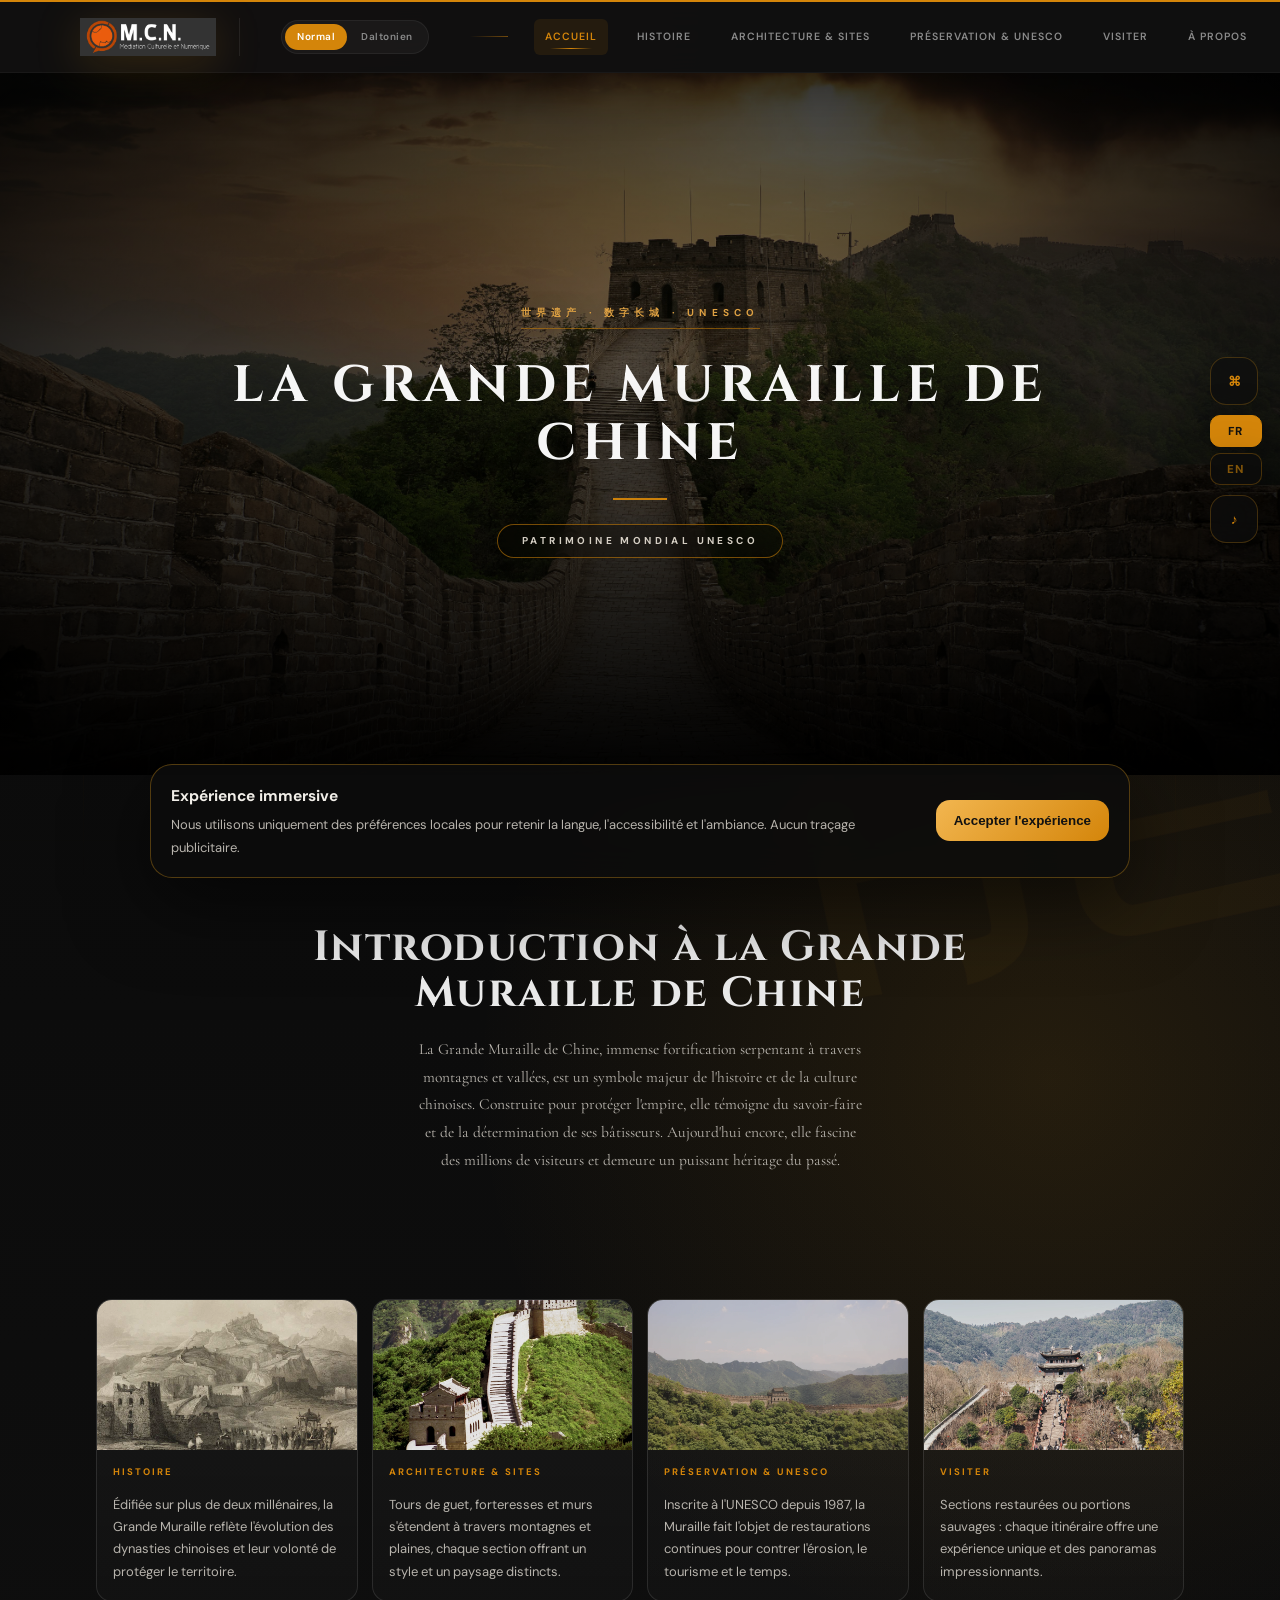
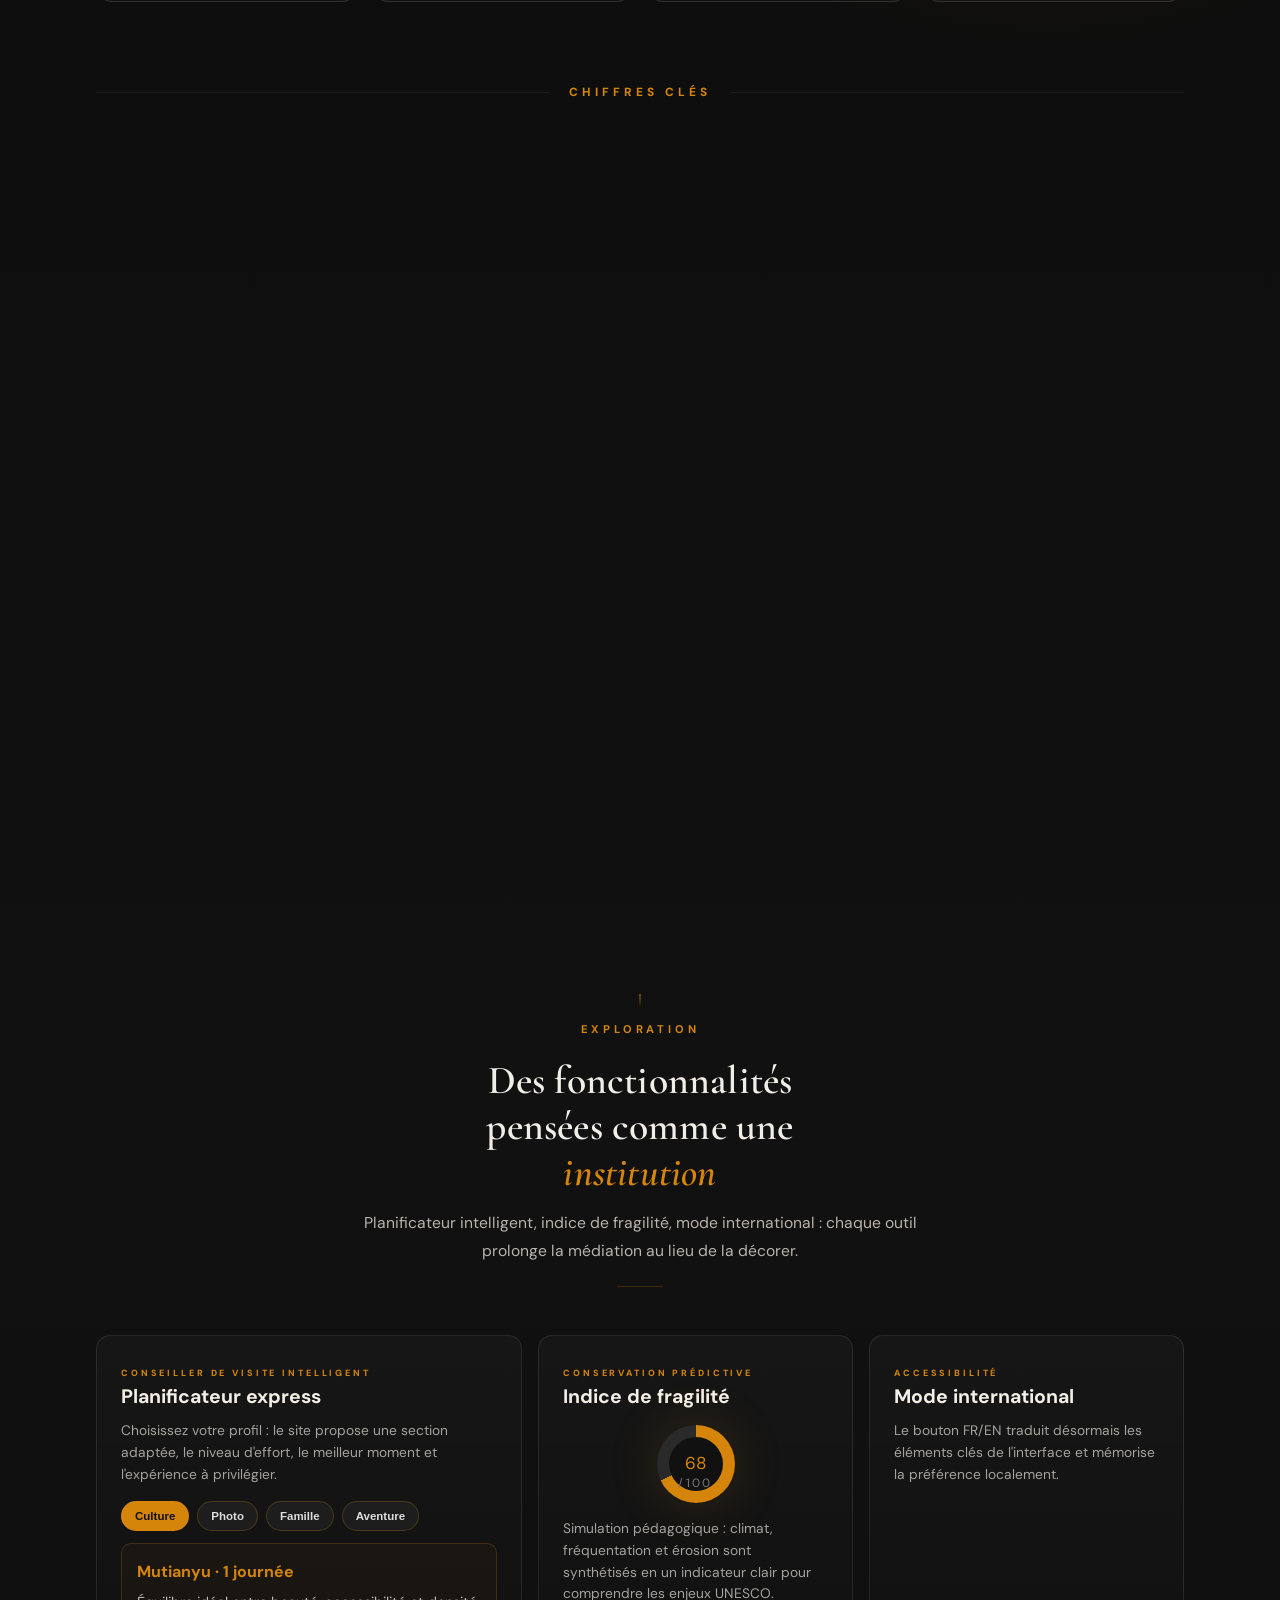
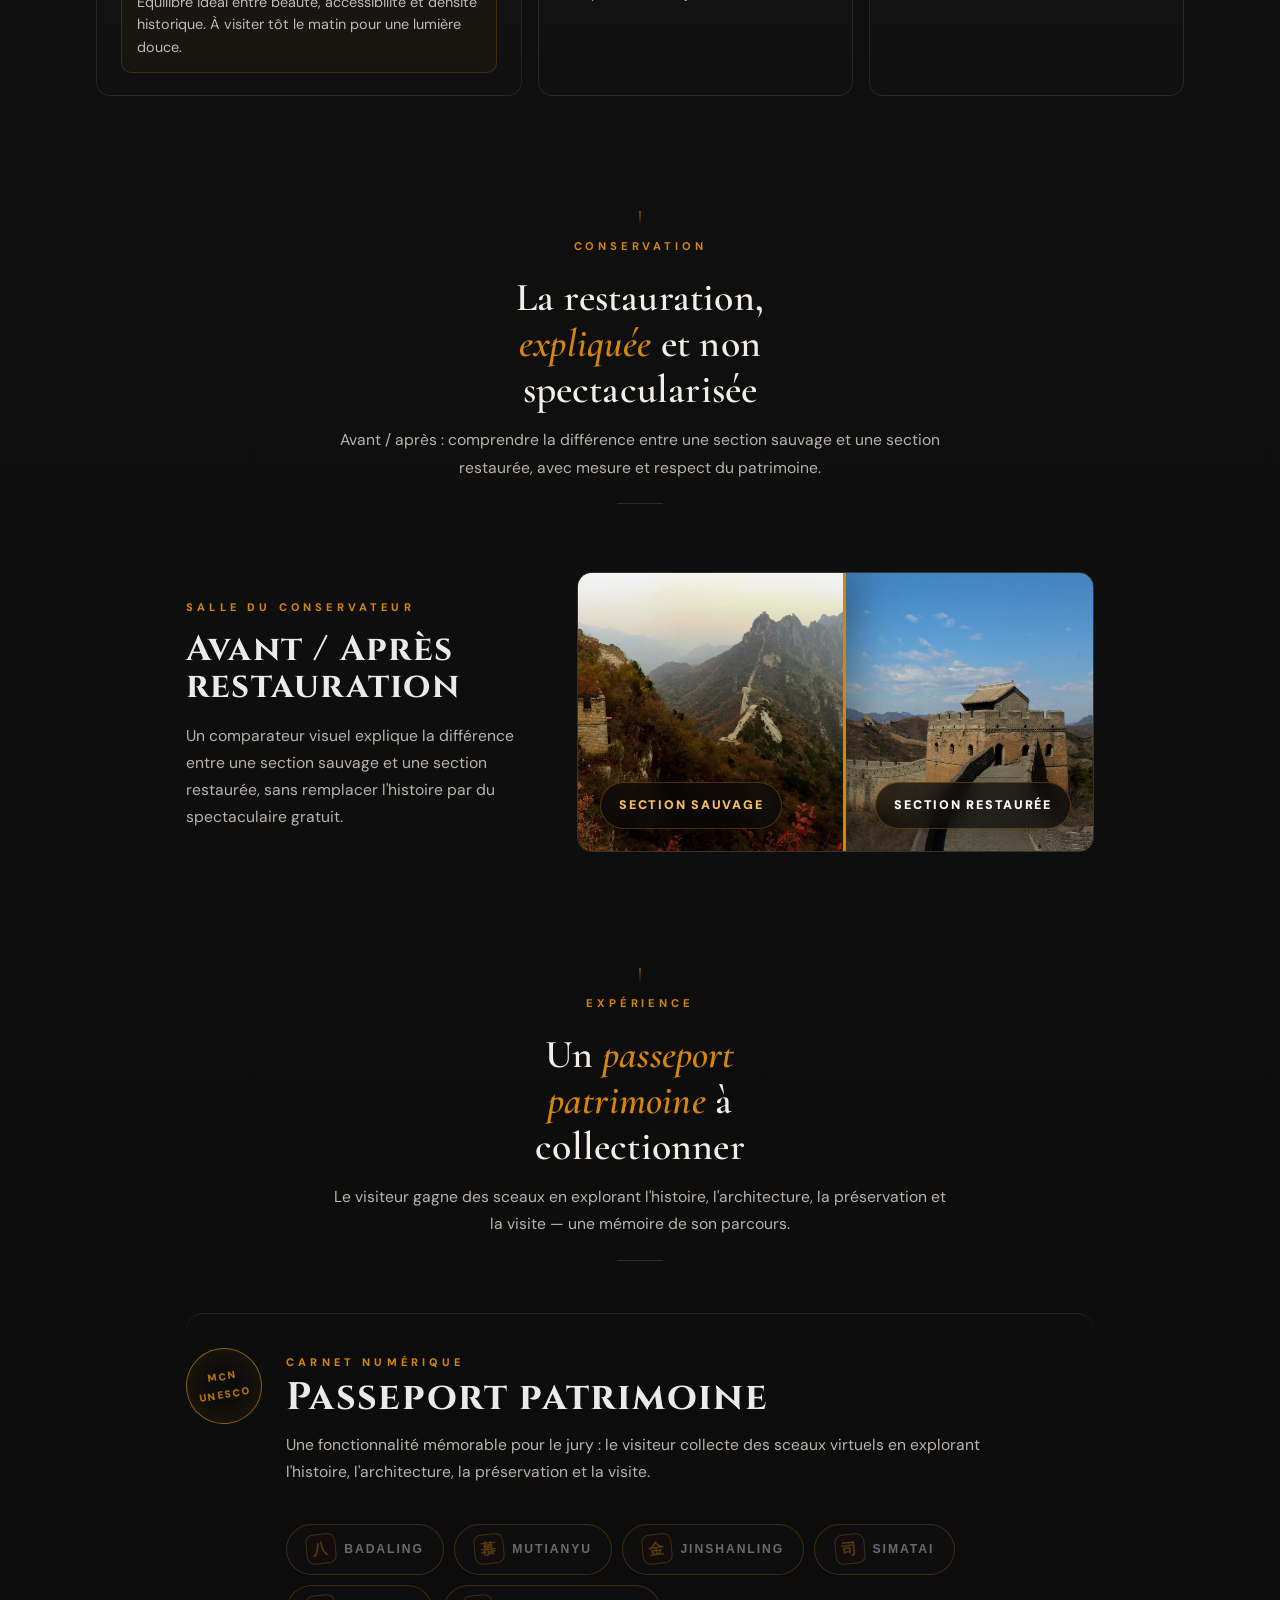
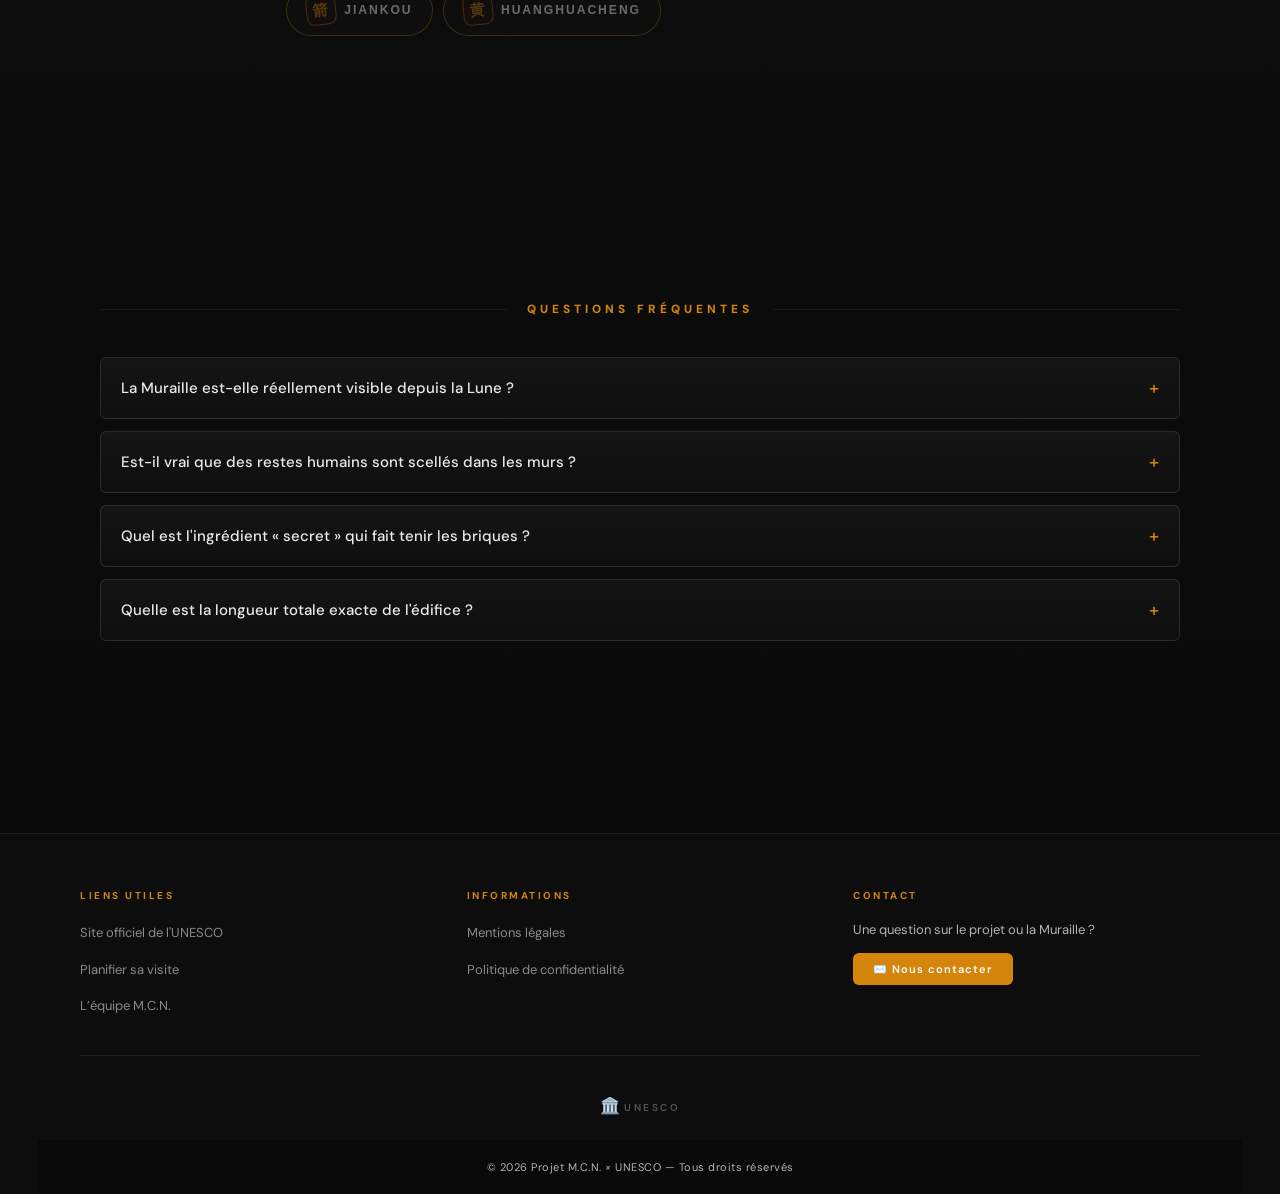
==== index.html @ 0f31e230 "Add files" ====
<!DOCTYPE html>
<html lang="fr">
<head>
    <meta charset="UTF-8">
    <!-- Boot immédiat : lang + daltonien + musique préchargée -->
    <script>
      (function(){
        // 1. Langue
        var l = localStorage.getItem('mcn-lang');
        if(l === 'en'){ document.documentElement.lang = 'en'; document.documentElement.classList.add('is-english'); }
        // 2. Daltonien
        if(localStorage.getItem('mcn-colorblind') === '1') document.documentElement.classList.add('mcn-colorblind');
        // 3. Musique — play immédiat, seek différé pour éviter le gap entre pages
        if(localStorage.getItem('mcn-music-on') === '1') {
          try {
            var savedTime = parseFloat(localStorage.getItem('mcn-music-time') || '0');
            var savedAt   = parseFloat(localStorage.getItem('mcn-music-savedAt') || String(Date.now()));
            var audio = new Audio('nastelbom_chinese-music.mp3');
            audio.loop    = true;
            audio.volume  = 0.55;
            audio.preload = 'auto';
            function doSeek(){
              var elapsed = (Date.now() - savedAt) / 1000;
              var target  = savedTime + elapsed;
              if(audio.duration && isFinite(audio.duration)) target = target % audio.duration;
              try { audio.currentTime = target; } catch(e){}
            }
            // Jouer IMMÉDIATEMENT (sans attendre canplay) pour éviter le gap
            var playPromise = audio.play();
            if(playPromise !== undefined){
              playPromise.then(function(){
                // Seek après que le play a démarré
                if(audio.readyState >= 2){ doSeek(); }
                else { audio.addEventListener('canplay', doSeek, { once:true }); }
              }).catch(function(){
                // Autoplay bloqué — réessayer au premier geste utilisateur
                var resume = function(){
                  audio.play().then(doSeek).catch(function(){});
                  document.removeEventListener('click',   resume);
                  document.removeEventListener('keydown', resume);
                };
                document.addEventListener('click',   resume, { once:true });
                document.addEventListener('keydown', resume, { once:true });
              });
            } else {
              // Fallback navigateurs anciens
              if(audio.readyState >= 2){ doSeek(); }
              else { audio.addEventListener('canplay', doSeek, { once:true }); }
            }
            window.__mcnBootAudio = audio;
          } catch(e) {}
        }
      })();
    </script>
    <meta name="viewport" content="width=device-width, initial-scale=1.0">
    <link rel="preload" as="audio" href="nastelbom_chinese-music.mp3" type="audio/mpeg">
    <meta name="description" content="Découvrez la Grande Muraille de Chine, patrimoine mondial de l'UNESCO. Histoire, architecture, préservation et conseils de visite.">
    <title>La Grande Muraille de Chine — UNESCO</title>
    <link rel="stylesheet" href="style.css">
    <link rel="stylesheet" href="premium_upgrade.css">
    <link rel="stylesheet" href="mcn_public_refinement.css">
    <link rel="stylesheet" href="mcn_premium_finish.css">
    <link rel="stylesheet" href="dynasty_modal_enhance.css">
    <link rel="preconnect" href="https://fonts.googleapis.com">
    <link rel="preconnect" href="https://fonts.gstatic.com" crossorigin>
    <link href="https://fonts.googleapis.com/css2?family=Cormorant+Garamond:ital,wght@0,400;0,600;0,700;1,400&family=Cinzel:wght@400;600;700;900&family=DM+Sans:wght@400;500;600;700&display=swap" rel="stylesheet">
</head>
<body data-premium="mcn">
    <a href="#contenu" class="skip-link">Aller au contenu</a>
    <!-- Barre de progression -->
    <div class="progress-bar" aria-hidden="true"></div>

    <!-- Toggles globaux -->
    <input type="checkbox" id="daltonien-mode" class="mode-checkbox">
    <input type="checkbox" id="hamburger-toggle" class="hamburger-toggle">
    <label for="hamburger-toggle" class="nav-overlay" aria-hidden="true"></label>

    <header class="header">
        <div class="nav-container">
            <div class="logo">
                <a href="index.html" class="logo-link" aria-label="Retour à l'accueil">
                    <img src="logo-mcn.png" alt="Logo M.C.N." class="logo-img">
                </a>
            </div>
            <div class="color-mode-toggle">
                <label for="daltonien-mode" class="mode-button mode-normal">Normal</label>
                <label for="daltonien-mode" class="mode-button mode-daltonien">Daltonien</label>
            </div>
            <label for="hamburger-toggle" class="hamburger-label" aria-label="Ouvrir le menu">
                <span></span><span></span><span></span>
            </label>
            <nav aria-label="Navigation principale">
                <ul class="nav-menu">
                    <li><a href="index.html" class="active" aria-current="page">Accueil</a></li>
                    <li><a href="histoire.html">Histoire</a></li>
                    <li><a href="architecture.html">Architecture & Sites</a></li>
                    <li><a href="preservation.html">Préservation & UNESCO</a></li>
                    <li><a href="visiter.html">Visiter</a></li>
                    <li><a href="apropos.html">À propos</a></li>
                </ul>
            </nav>
        </div>
    </header>

    <section class="hero" aria-label="Bannière principale">
        <video autoplay muted loop playsinline class="hero-video" preload="auto" poster="dramatic-tower.jpg">
            <source src="muraille.mp4" type="video/mp4">
        </video>
        <h1 class="hero-title">La Grande Muraille de Chine</h1>
        <p class="hero-subtitle">Patrimoine mondial UNESCO</p>
    </section>

    <main id="contenu" class="main-content">
        <section class="intro-section reveal">
            <h2>Introduction à la Grande Muraille de Chine</h2>
            <p>La Grande Muraille de Chine, immense fortification serpentant à travers montagnes et vallées, est un symbole majeur de l'histoire et de la culture chinoises. Construite pour protéger l'empire, elle témoigne du savoir-faire et de la détermination de ses bâtisseurs. Aujourd'hui encore, elle fascine des millions de visiteurs et demeure un puissant héritage du passé.</p>
        </section>

        <div class="four-columns">
            <div class="column-card reveal reveal-delay-1">
                <img src="histoire.png" alt="Illustration de la Grande Muraille" class="column-image-real">
                <div class="column-header">Histoire</div>
                <div class="column-content">
                    <p>Édifiée sur plus de deux millénaires, la Grande Muraille reflète l'évolution des dynasties chinoises et leur volonté de protéger le territoire.</p>
                </div>
            </div>
            <div class="column-card reveal reveal-delay-2">
                <img src="architecture.jpg" alt="Architecture et tour de guet de la Grande Muraille" class="column-image-real">
                <div class="column-header">Architecture & Sites</div>
                <div class="column-content">
                    <p>Tours de guet, forteresses et murs s'étendent à travers montagnes et plaines, chaque section offrant un style et un paysage distincts.</p>
                </div>
            </div>
            <div class="column-card reveal reveal-delay-3">
                <img src="preservation.jpg" alt="Préservation de la Grande Muraille dans la nature" class="column-image-real">
                <div class="column-header">Préservation & UNESCO</div>
                <div class="column-content">
                    <p>Inscrite à l'UNESCO depuis 1987, la Muraille fait l'objet de restaurations continues pour contrer l'érosion, le tourisme et le temps.</p>
                </div>
            </div>
            <div class="column-card reveal reveal-delay-4">
                <img src="touristes.jpg" alt="Touristes visitant la Grande Muraille" class="column-image-real">
                <div class="column-header">Visiter</div>
                <div class="column-content">
                    <p>Sections restaurées ou portions sauvages : chaque itinéraire offre une expérience unique et des panoramas impressionnants.</p>
                </div>
            </div>
        </div>

        <div class="key-numbers reveal">Chiffres clés</div>
        <div class="numbers-grid">
            <div class="number-card reveal reveal-delay-1">
                <div class="number-value">21 196 km</div>
                <div class="number-label">Longueur totale</div>
            </div>
            <div class="number-card reveal reveal-delay-2">
                <div class="number-value">2 700 ans</div>
                <div class="number-label">Histoire</div>
            </div>
            <div class="number-card reveal reveal-delay-3">
                <div class="number-value">1987</div>
                <div class="number-label">Inscription UNESCO</div>
            </div>
            <div class="number-card reveal reveal-delay-4">
                <div class="number-value">10M+</div>
                <div class="number-label">Visiteurs/an</div>
            </div>
        </div>



        <section class="heritage-command reveal" aria-labelledby="command-title">
            <div class="command-copy">
                <span class="eyebrow">Centre de médiation numérique</span>
                <h2 id="command-title">Une expérience UNESCO pensée comme un musée digital premium</h2>
                <p>Le site devient un véritable poste de pilotage culturel : parcours de visite, conservation, accessibilité, cartographie et récits historiques sont réunis dans une interface immersive inspirée de l'encre, du jade et de l'or impérial.</p>
                <div class="command-actions">
                    <a href="architecture.html" class="premium-cta">Lancer l'exploration 3D</a>
                    <a href="visiter.html" class="ghost-cta">Composer un itinéraire</a>
                </div>
            </div>
            <div class="command-dashboard" aria-label="Tableau de bord interactif">
                <div class="dash-card active"><span>Signal UNESCO</span><strong>1987</strong><small>Patrimoine mondial</small></div>
                <div class="dash-card"><span>Risque érosion</span><strong>42%</strong><small>Sections à surveiller</small></div>
                <div class="dash-card"><span>Scan LiDAR</span><strong>3D</strong><small>Jumeau numérique</small></div>
                <div class="dash-card"><span>Accessibilité</span><strong>AA</strong><small>Contraste renforcé</small></div>
            </div>
        </section>

        <section class="impact-strip reveal" aria-label="Engagements du projet">
            <div><strong>International</strong><span>Mode français / anglais intégré</span></div>
            <div><strong>Inclusif</strong><span>Mode daltonien + contraste premium</span></div>
            <div><strong>Immersif</strong><span>3D, Street View, Story Map, audio</span></div>
            <div><strong>Crédible</strong><span>Ton institutionnel et muséal</span></div>
        </section>

        <section class="oracle-grid reveal" aria-label="Modules interactifs de médiation">
            <article class="oracle-card is-wide">
                <span class="eyebrow">Conseiller de visite intelligent</span>
                <h3>Planificateur express</h3>
                <p>Choisissez votre profil : le site propose une section adaptée, le niveau d'effort, le meilleur moment et l'expérience à privilégier.</p>
                <div class="planner-controls" role="group" aria-label="Choisir un profil de visite">
                    <button class="planner-chip is-active" data-plan="culture">Culture</button>
                    <button class="planner-chip" data-plan="photo">Photo</button>
                    <button class="planner-chip" data-plan="famille">Famille</button>
                    <button class="planner-chip" data-plan="aventure">Aventure</button>
                </div>
                <div class="planner-output" aria-live="polite">
                    <strong>Mutianyu · 1 journée</strong>
                    <span>Équilibre idéal entre beauté, accessibilité et densité historique. À visiter tôt le matin pour une lumière douce.</span>
                </div>
            </article>
            <article class="oracle-card risk-card">
                <span class="eyebrow">Conservation prédictive</span>
                <h3>Indice de fragilité</h3>
                <div class="risk-meter" data-risk="68"><span></span></div>
                <p>Simulation pédagogique : climat, fréquentation et érosion sont synthétisés en un indicateur clair pour comprendre les enjeux UNESCO.</p>
            </article>
            <article class="oracle-card">
                <span class="eyebrow">Accessibilité</span>
                <h3>Mode international</h3>
                <p>Le bouton FR/EN traduit désormais les éléments clés de l'interface et mémorise la préférence localement.</p>
            </article>
        </section>

        <section class="curator-room reveal" aria-labelledby="curator-title">
            <div>
                <span class="eyebrow">Salle du conservateur</span>
                <h2 id="curator-title">Avant / Après restauration</h2>
                <p>Un comparateur visuel explique la différence entre une section sauvage et une section restaurée, sans remplacer l'histoire par du spectaculaire gratuit.</p>
            </div>
            <div class="compare-slider" aria-label="Comparateur avant après restauration">
                <div class="compare-base"><span>Section restaurée</span></div>
                <div class="compare-overlay"><span>Section sauvage</span></div>
                <input type="range" min="12" max="88" value="52" class="compare-range" aria-label="Déplacer le comparateur">
            </div>
        </section>

        <section class="passport-panel reveal" aria-labelledby="passport-title">
            <div class="passport-card">
                <div class="passport-stamp">MCN<br>UNESCO</div>
                <div>
                    <span class="eyebrow">Carnet numérique</span>
                    <h2 id="passport-title">Passeport patrimoine</h2>
                    <p><span class="lang-fr">Une fonctionnalité mémorable pour le jury : le visiteur collecte des sceaux virtuels en explorant l'histoire, l'architecture, la préservation et la visite.</span><span class="lang-en">A memorable jury-facing feature: visitors collect virtual seals while exploring history, architecture, preservation and travel.</span></p>
                </div>
            </div>
            <div class="stamp-row">
                <button type="button" class="mcn-stamp-v9" data-stamp="badaling" aria-label="Badaling"><span class="seal-char" aria-hidden="true">八</span><span>Badaling</span></button>
                <button type="button" class="mcn-stamp-v9" data-stamp="mutianyu" aria-label="Mutianyu"><span class="seal-char" aria-hidden="true">慕</span><span>Mutianyu</span></button>
                <button type="button" class="mcn-stamp-v9" data-stamp="jinshanling" aria-label="Jinshanling"><span class="seal-char" aria-hidden="true">金</span><span>Jinshanling</span></button>
                <button type="button" class="mcn-stamp-v9" data-stamp="simatai" aria-label="Simatai"><span class="seal-char" aria-hidden="true">司</span><span>Simatai</span></button>
                <button type="button" class="mcn-stamp-v9" data-stamp="jiankou" aria-label="Jiankou"><span class="seal-char" aria-hidden="true">箭</span><span>Jiankou</span></button>
                <button type="button" class="mcn-stamp-v9" data-stamp="huanghuacheng" aria-label="Huanghuacheng"><span class="seal-char" aria-hidden="true">黄</span><span>Huanghuacheng</span></button>
            </div>
        </section>

        <section class="faq-section reveal">
            <div class="section-title">
              <span class="lang-fr">Questions Fréquentes</span>
              <span class="lang-en">Frequently Asked Questions</span>
            </div>
            <div class="faq-container">
                <div class="faq-item">
                    <button class="faq-question">
                        <span class="lang-fr">La Muraille est-elle réellement visible depuis la Lune&nbsp;?</span>
                        <span class="lang-en">Is the Wall really visible from the Moon?</span>
                        <span class="faq-icon">+</span>
                    </button>
                    <div class="faq-answer">
                        <p class="lang-fr">Contrairement à une idée reçue très tenace, <strong>non</strong>. Depuis la Lune, la Muraille est totalement invisible. Même en orbite basse, elle est très difficile à distinguer car sa couleur se fond dans le paysage naturel. C'est un mythe né bien avant la conquête spatiale.</p>
                        <p class="lang-en">Contrary to a very persistent myth, <strong>no</strong>. From the Moon, the Wall is completely invisible. Even from low orbit, it is very difficult to distinguish because its color blends into the natural landscape. It is a myth born long before the space age.</p>
                    </div>
                </div>
                <div class="faq-item">
                    <button class="faq-question">
                        <span class="lang-fr">Est-il vrai que des restes humains sont scellés dans les murs&nbsp;?</span>
                        <span class="lang-en">Is it true that human remains are sealed inside the walls?</span>
                        <span class="faq-icon">+</span>
                    </button>
                    <div class="faq-answer">
                        <p class="lang-fr">On surnomme souvent la Muraille «&nbsp;le plus long cimetière du monde&nbsp;». Environ <strong>un million de personnes</strong> seraient mortes durant sa construction. Bien que la légende dise que les corps étaient utilisés comme mortier, les archéologues n'ont jamais trouvé d'ossements <em>dans</em> les murs, mais plutôt dans des fosses communes à proximité.</p>
                        <p class="lang-en">The Wall is often nicknamed "the longest cemetery in the world." About <strong>one million people</strong> are said to have died during its construction. Although legend claims bodies were used as mortar, archaeologists have never found bones <em>inside</em> the walls, but rather in nearby mass graves.</p>
                    </div>
                </div>
                <div class="faq-item">
                    <button class="faq-question">
                        <span class="lang-fr">Quel est l'ingrédient «&nbsp;secret&nbsp;» qui fait tenir les briques&nbsp;?</span>
                        <span class="lang-en">What is the "secret" ingredient that holds the bricks together?</span>
                        <span class="faq-icon">+</span>
                    </button>
                    <div class="faq-answer">
                        <p class="lang-fr">Le secret de sa longévité réside dans la cuisine&nbsp;: le <strong>riz gluant</strong>. Sous la dynastie Ming, les ouvriers mélangeaient une soupe de riz gluant à de la chaux vive. Ce mortier organique est si résistant que les herbes ne peuvent pas y pousser et qu'il résiste mieux aux séismes que le ciment moderne.</p>
                        <p class="lang-en">The secret of its longevity lies in the kitchen: <strong>sticky rice</strong>. Under the Ming dynasty, workers mixed sticky-rice soup with quicklime. This organic mortar is so resistant that weeds cannot grow in it and it withstands earthquakes better than modern cement.</p>
                    </div>
                </div>
                <div class="faq-item">
                    <button class="faq-question">
                        <span class="lang-fr">Quelle est la longueur totale exacte de l'édifice&nbsp;?</span>
                        <span class="lang-en">What is the exact total length of the structure?</span>
                        <span class="faq-icon">+</span>
                    </button>
                    <div class="faq-answer">
                        <p class="lang-fr">Ce n'est pas une ligne droite, mais un réseau complexe. Les dernières mesures officielles de l'UNESCO et de l'État chinois annoncent une longueur totale de <strong>21&nbsp;196&nbsp;kilomètres</strong>, incluant les murs, les tranchées et les barrières naturelles (montagnes, rivières).</p>
                        <p class="lang-en">It is not a straight line, but a complex network. The latest official measurements from UNESCO and the Chinese state report a total length of <strong>21,196&nbsp;kilometers</strong>, including walls, trenches and natural barriers (mountains, rivers).</p>
                    </div>
                </div>
            </div>
        </section>
    </main>

    <footer class="footer">
        <div class="footer-content">
            <div class="footer-column">
                <h3>Liens utiles</h3>
                <ul>
                    <li><a href="https://whc.unesco.org/fr/list/438/" target="_blank" rel="noopener">Site officiel de l'UNESCO</a></li>
                    <li><a href="visiter.html">Planifier sa visite</a></li>
                    <li><a href="apropos.html">L’équipe M.C.N.</a></li>
                </ul>
            </div>
            <div class="footer-column">
                <h3>Informations</h3>
                <ul>
                    <li><a href="mentions-legales.html">Mentions légales</a></li>
                    <li><a href="politique-confidentialite.html">Politique de confidentialité</a></li>
                </ul>
            </div>
            <div class="footer-column">
                <h3>Contact</h3>
                <p style="margin-bottom: 12px; font-size: 13px; color: #b0b0b0;">Une question sur le projet ou la Muraille ?</p>
                <a href="mailto:contact@muraille-mcn.fr" class="no-arrow" style="text-decoration: none;">
                    <button class="contact-btn">✉️ Nous contacter</button>
                </a>
            </div>
        </div>
        <div class="footer-unesco-container">
            <a href="https://whc.unesco.org/fr/list/438/" target="_blank" rel="noopener" class="unesco-link no-arrow">
                <div class="unesco-logo-footer">
                    <span class="unesco-icon">🏛️</span>
                    <span class="unesco-text">UNESCO</span>
                </div>
            </a>
        </div>
        <div class="footer-bottom">
            <p>© 2026 Projet M.C.N. × UNESCO — Tous droits réservés</p>
        </div>
    </footer>

    <a href="#" class="back-to-top" aria-label="Retour en haut">↑</a>

    <div class="premium-dock" aria-label="Outils rapides">
        <button class="dock-btn" type="button" data-command="search" aria-label="Recherche intelligente">⌘</button>
        <div class="lang-dock-group">
        <button class="dock-btn lang-btn" type="button" data-lang="fr" aria-label="Passer en français">FR</button>
        <button class="dock-btn lang-btn" type="button" data-lang="en" aria-label="Switch to English">EN</button>
      </div>
        <button class="dock-btn" type="button" data-command="sound" aria-label="Ambiance sonore">♪</button>
    </div>
    <div class="command-panel" role="dialog" aria-modal="false" aria-label="Recherche rapide">
        <div class="command-card">
            <button class="command-close" type="button" aria-label="Fermer">×</button>
            <span class="eyebrow">M.C.N. / Recherche curatoriale</span>
            <h2>Explorer la Muraille en un instant</h2>
            <input id="smart-search" type="search" placeholder="Essayez : Badaling, riz gluant, UNESCO, Ming..." autocomplete="off">
            <div class="command-results" aria-live="polite"></div>
        </div>
    </div>
    <div class="cookie-consent" role="dialog" aria-live="polite" aria-label="Préférences de confidentialité">
        <div><strong>Expérience immersive</strong><p>Nous utilisons uniquement des préférences locales pour retenir la langue, l'accessibilité et l'ambiance. Aucun traçage publicitaire.</p></div>
        <button type="button" class="cookie-accept">Accepter l'expérience</button>
    </div>
    <script src="main.js"></script>
    <script src="premium_upgrade.js"></script>
    <script src="mcn_public_final.js"></script>
    <script src="mcn_premium_finish.js"></script>
    <script src="dynasty_deep.js"></script>
    <script src="lang_fix.js"></script>
    <script src="mcn_v4_final_patch.js"></script>
    <script src="mcn_v5_final_patch.js"></script>
    <script src="mcn_v10.js"></script>
    <script src="mcn_v11_final_patch.js"></script>
</body>
</html>
---- style.css ----
/* ══════════════════════════════════════════════════════════════
   LA GRANDE MURAILLE DE CHINE × UNESCO — REFONTE PRESTIGE v3
   Mobile First · Institutionnel · Accessible · Immersif
   ══════════════════════════════════════════════════════════════ */

@import url('https://fonts.googleapis.com/css2?family=Cormorant+Garamond:ital,wght@0,400;0,600;0,700;1,400&family=Cinzel:wght@400;600;700;900&family=DM+Sans:wght@400;500;600;700&display=swap');

/* ─── RESET ─── */
*, *::before, *::after { margin: 0; padding: 0; box-sizing: border-box; }

/* ─── DESIGN TOKENS ─── */
:root {
    --primary: #d4850a;
    --primary-hover: #e89620;
    --primary-subtle: rgba(212, 133, 10, 0.10);
    --primary-glow: rgba(212, 133, 10, 0.25);
    --dark: #111111;
    --dark-card: #1a1a1a;
    --dark-surface: #151515;
    --dark-elevated: #222222;
    --border-subtle: rgba(255, 255, 255, 0.06);
    --border-active: rgba(212, 133, 10, 0.30);
    --text-primary: #eaeaea;
    --text-secondary: #8a8a8a;
    --text-muted: #555555;
    --glass-bg: rgba(17, 17, 17, 0.92);
    --glass-border: rgba(255, 255, 255, 0.04);
    --shadow-sm: 0 1px 3px rgba(0,0,0,0.2);
    --shadow-md: 0 4px 16px rgba(0,0,0,0.35);
    --shadow-lg: 0 8px 32px rgba(0,0,0,0.5);
    --shadow-glow: 0 4px 24px rgba(0,0,0,0.4);
    --radius-sm: 6px;
    --radius-md: 10px;
    --radius-lg: 16px;
    --ease: cubic-bezier(0.4, 0, 0.2, 1);
    --transition: 0.3s var(--ease);
    --max-w: 1200px;
    --font-display: 'Cinzel', 'Georgia', serif;
    --font-editorial: 'Cormorant Garamond', 'Georgia', serif;
    --font-ui: 'DM Sans', 'Helvetica Neue', sans-serif;
}

/* ─── DALTONIEN MODE ─── */
.mode-checkbox { display: none; }
#daltonien-mode:checked ~ * {
    --primary: #0077d4;
    --primary-hover: #1a8de4;
    --primary-subtle: rgba(0, 119, 212, 0.10);
    --primary-glow: rgba(0, 119, 212, 0.25);
    --border-active: rgba(0, 119, 212, 0.30);
}

/* ─── BASE ─── */
html { scroll-behavior: smooth; -webkit-text-size-adjust: 100%; }
body {
    font-family: var(--font-ui);
    font-size: 15px;
    line-height: 1.7;
    color: var(--text-primary);
    background: var(--dark);
    overflow-x: hidden;
    -webkit-font-smoothing: antialiased;
    -moz-osx-font-smoothing: grayscale;
}
h1,h2,h3,h4,h5,h6 { font-family: var(--font-display); font-weight: 700; color: var(--text-primary); line-height: 1.25; }
img { display: block; max-width: 100%; height: auto; }
a { color: inherit; }

/* ─── ACCESSIBILITY ─── */
a:focus-visible, button:focus-visible, input:focus-visible { outline: 2px solid var(--primary); outline-offset: 3px; }
::selection { background: var(--primary); color: white; }

/* ─── SCROLL PROGRESS BAR ─── */
.progress-bar {
    position: fixed; top: 0; left: 0; height: 3px;
    background: linear-gradient(90deg, var(--primary), var(--primary-hover));
    z-index: 10000; width: 0%; transition: width 0.08s linear; pointer-events: none;
}

/* ─── SCROLL REVEAL ─── */
.reveal { opacity: 0; transform: translateY(28px); transition: opacity 0.7s var(--ease), transform 0.7s var(--ease); }
.reveal.is-visible { opacity: 1; transform: translateY(0); }
.reveal-delay-1 { transition-delay: 0.08s; }
.reveal-delay-2 { transition-delay: 0.16s; }
.reveal-delay-3 { transition-delay: 0.24s; }
.reveal-delay-4 { transition-delay: 0.32s; }
.reveal-delay-5 { transition-delay: 0.40s; }
.reveal-delay-6 { transition-delay: 0.48s; }

/* ══════════════════════════════════════════
   HEADER & NAVIGATION
   ══════════════════════════════════════════ */
.header {
    background: var(--glass-bg);
    backdrop-filter: blur(24px) saturate(160%);
    -webkit-backdrop-filter: blur(24px) saturate(160%);
    padding: 0 clamp(16px, 3vw, 40px);
    position: sticky; top: 0; z-index: 1000;
    border-bottom: 1px solid var(--glass-border);
}
.nav-container {
    max-width: var(--max-w); margin: 0 auto;
    display: flex; justify-content: space-between; align-items: center;
    gap: 12px; min-height: 64px;
}
.logo { display: flex; align-items: center; flex-shrink: 0; }
.logo-link { text-decoration: none; display: flex; align-items: center; transition: opacity var(--transition); }
.logo-img { height: 38px; width: auto; max-width: 160px; object-fit: contain; }
.logo-link:hover { opacity: 0.85; }

.color-mode-toggle {
    display: flex; gap: 2px; align-items: center; flex-shrink: 0;
    background: rgba(255,255,255,0.04); border: 1px solid var(--border-subtle);
    border-radius: 100px; padding: 3px;
}
.mode-button {
    font-family: var(--font-ui); padding: 4px 12px; border-radius: 100px;
    font-size: 10px; font-weight: 600; cursor: pointer;
    transition: all var(--transition); user-select: none; letter-spacing: 0.5px;
}
.mode-normal { background: var(--primary); color: white; }
.mode-daltonien { background: transparent; color: var(--text-secondary); }
#daltonien-mode:checked ~ .header .mode-normal,
#daltonien-mode:checked ~ * .header .mode-normal { background: transparent; color: var(--text-secondary); }
#daltonien-mode:checked ~ .header .mode-daltonien,
#daltonien-mode:checked ~ * .header .mode-daltonien { background: var(--primary); color: white; }

.nav-menu { display: flex; gap: 2px; list-style: none; align-items: center; }
.nav-menu a {
    font-family: var(--font-ui); text-decoration: none; color: var(--text-secondary);
    padding: 8px 14px; font-size: 11px; font-weight: 600;
    border-radius: var(--radius-sm); transition: all var(--transition);
    display: block; white-space: nowrap; letter-spacing: 1px; text-transform: uppercase;
}
.nav-menu a:hover { color: var(--text-primary); background: rgba(255,255,255,0.05); }
.nav-menu a.active { color: var(--primary); background: var(--primary-subtle); }

/* ─── HAMBURGER (CSS-Only) ─── */
.hamburger-toggle { display: none; }
.hamburger-label { display: none; }
.nav-overlay { display: none; }

@media (max-width: 768px) {
    .hamburger-label {
        display: flex; flex-direction: column; justify-content: center;
        gap: 5px; width: 28px; height: 28px; cursor: pointer; z-index: 1001; order: 3;
    }
    .hamburger-label span {
        display: block; width: 100%; height: 2px; background: var(--text-primary);
        border-radius: 2px; transition: all 0.3s var(--ease); transform-origin: center;
    }
    .hamburger-toggle:checked ~ .header .hamburger-label span:nth-child(1) { transform: translateY(7px) rotate(45deg); }
    .hamburger-toggle:checked ~ .header .hamburger-label span:nth-child(2) { opacity: 0; transform: scaleX(0); }
    .hamburger-toggle:checked ~ .header .hamburger-label span:nth-child(3) { transform: translateY(-7px) rotate(-45deg); }

    nav[aria-label="Navigation principale"] {
        position: fixed; top: 0; right: -100%;
        width: min(300px, 85vw); height: 100dvh;
        background: var(--dark); border-left: 1px solid var(--border-subtle);
        padding: 80px 28px 40px; transition: right 0.4s var(--ease); z-index: 999; overflow-y: auto;
    }
    .hamburger-toggle:checked ~ .header nav[aria-label="Navigation principale"],
    .hamburger-toggle:checked ~ * .header nav[aria-label="Navigation principale"] { right: 0; }

    .nav-menu { flex-direction: column; gap: 4px; align-items: stretch; }
    .nav-menu a { padding: 14px 16px; font-size: 13px; letter-spacing: 2px; border-bottom: 1px solid var(--border-subtle); border-radius: 0; }
    .nav-menu a:last-child { border-bottom: none; }

    .nav-overlay { display: block; position: fixed; inset: 0; background: rgba(0,0,0,0.6); z-index: 998; opacity: 0; pointer-events: none; transition: opacity 0.4s var(--ease); }
    .hamburger-toggle:checked ~ .nav-overlay { opacity: 1; pointer-events: auto; }
}

/* ══════════════════════════════════════════
   HERO
   ══════════════════════════════════════════ */
.hero {
    position: relative; height: clamp(380px, 65vh, 780px);
    background-color: var(--dark); overflow: hidden;
    display: flex; flex-direction: column; align-items: center; justify-content: center;
}
.hero-video {
    position: absolute; top: 50%; left: 50%;
    min-width: 100%; min-height: 100%; width: auto; height: auto;
    transform: translate(-50%, -50%); z-index: 0; object-fit: cover;
    filter: brightness(0.45) saturate(0.75);
}
.hero::after {
    content: ''; position: absolute; inset: 0;
    background: linear-gradient(to bottom, rgba(17,17,17,0.3) 0%, transparent 35%, transparent 60%, var(--dark) 100%);
    z-index: 1; pointer-events: none;
}
.hero-title {
    font-family: var(--font-display); color: white;
    font-size: clamp(26px, 4.8vw, 64px); font-weight: 700; text-align: center;
    z-index: 2; position: relative;
    animation: heroFadeUp 1s var(--ease) forwards;
    letter-spacing: 0.12em; text-transform: uppercase;
    text-shadow: 0 4px 40px rgba(0,0,0,0.7); padding: 0 20px;
}
.hero-title::after { content: ''; display: block; width: 48px; height: 2px; background: var(--primary); margin: 20px auto 0; }
.hero-subtitle {
    font-family: var(--font-ui); color: rgba(255,255,255,0.5);
    font-size: 10px; font-weight: 600; z-index: 2; position: relative;
    animation: heroFadeUp 1s var(--ease) 0.25s forwards; opacity: 0;
    letter-spacing: 4px; text-transform: uppercase; margin-top: 16px;
}
@keyframes heroFadeUp { from { opacity: 0; transform: translateY(20px); } to { opacity: 1; transform: translateY(0); } }

/* ══════════════════════════════════════════
   MAIN CONTENT
   ══════════════════════════════════════════ */
.main-content { max-width: var(--max-w); margin: 0 auto; padding: clamp(40px,5vw,80px) clamp(20px,3vw,40px); }

.intro-section, .preservation-intro { max-width: 760px; margin: 0 auto clamp(48px, 6vw, 80px); text-align: center; }
.intro-section h2, .preservation-intro h2 { font-size: clamp(22px,3vw,34px); margin-bottom: 20px; font-weight: 700; letter-spacing: 0.04em; }
.intro-section p, .preservation-intro p { font-family: var(--font-editorial); color: var(--text-secondary); line-height: 1.9; font-size: 17px; }

.key-numbers, .section-title {
    font-family: var(--font-ui); color: var(--primary); text-align: center;
    text-transform: uppercase; font-weight: 700; font-size: 10px;
    letter-spacing: 3.5px; margin-bottom: 32px;
    display: flex; align-items: center; gap: 20px;
    padding: 0; background: transparent; border-radius: 0;
}
.key-numbers::before, .key-numbers::after,
.section-title::before, .section-title::after { content: ''; flex: 1; height: 1px; background: var(--border-subtle); }

/* ── CARDS & GRIDS ── */
.four-columns { display: grid; grid-template-columns: repeat(4,1fr); gap: 16px; margin-bottom: clamp(48px,6vw,80px); }

.column-card, .history-card, .challenge-card, .action-section, .project-card, .timeline-item {
    background: var(--dark-card); border-radius: var(--radius-md); overflow: hidden;
    transition: transform 0.4s var(--ease), box-shadow 0.4s var(--ease), border-color 0.4s var(--ease);
    border: 1px solid var(--border-subtle);
}
.column-card:hover, .history-card:hover, .challenge-card:hover, .action-section:hover, .project-card:hover {
    transform: translateY(-4px); box-shadow: var(--shadow-glow); border-color: var(--border-active);
}

.column-image-real, .history-image-real, .history-image, .challenge-image, .action-image, .project-img, .period-image {
    width: 100%; height: 180px; object-fit: cover;
    transition: transform 0.6s var(--ease), filter 0.6s var(--ease); filter: saturate(0.85);
}
.history-image { background: var(--dark-surface); display: flex; align-items: center; justify-content: center; font-size: 40px; }
.column-card:hover img, .history-card:hover img, .challenge-card:hover img, .action-section:hover img { transform: scale(1.04); filter: saturate(1); }

.column-header, .history-label, .challenge-label, .action-header {
    font-family: var(--font-ui); color: var(--primary); background: transparent;
    padding: 16px 20px 8px; font-weight: 700; font-size: 10px;
    letter-spacing: 2.5px; text-transform: uppercase; text-align: left;
}

.column-content, .history-description, .challenge-description, .action-description {
    padding: 10px 20px 24px; font-size: 13.5px; line-height: 1.8; color: var(--text-secondary);
}

.numbers-grid { display: grid; grid-template-columns: repeat(4,1fr); gap: 16px; margin-bottom: clamp(48px,6vw,80px); }
.number-card {
    background: var(--dark-card); padding: 36px 20px; text-align: center;
    border-radius: var(--radius-md); border: 1px solid var(--border-subtle); transition: all var(--transition);
}
.number-card:hover { transform: translateY(-3px); border-color: var(--border-active); box-shadow: var(--shadow-glow); }
.number-value { font-family: var(--font-display); font-size: clamp(26px,3.5vw,40px); font-weight: 700; color: var(--primary); margin-bottom: 10px; line-height: 1; }
.number-label { font-family: var(--font-ui); font-size: 9px; color: var(--text-secondary); text-transform: uppercase; letter-spacing: 2.5px; font-weight: 600; }

.history-sections { display: grid; grid-template-columns: repeat(3,1fr); gap: 16px; margin-bottom: clamp(48px,6vw,80px); }
.challenges-grid { display: grid; grid-template-columns: repeat(3,1fr); gap: 20px; margin-bottom: clamp(48px,6vw,80px); }

/* ── TIMELINE ── */
.timeline-section { margin-top: 40px; }
.timeline-item { display: grid; grid-template-columns: 180px 1fr 220px; gap: 24px; margin-bottom: 16px; padding: 24px; }
.timeline-item:hover { transform: translateY(-2px); }
.timeline-period { font-family: var(--font-display); color: var(--primary); font-weight: 700; font-size: 13px; letter-spacing: 1px; margin-bottom: 6px; }
.timeline-dynasty { font-family: var(--font-ui); color: var(--text-secondary); font-size: 10px; font-weight: 600; letter-spacing: 1.5px; text-transform: uppercase; }
.timeline-content { display: flex; flex-direction: column; justify-content: center; }
.timeline-title { font-family: var(--font-display); font-size: 17px; font-weight: 700; margin-bottom: 8px; text-transform: uppercase; letter-spacing: 2px; }
.timeline-text { font-size: 14px; line-height: 1.8; color: var(--text-secondary); }
.timeline-image { width: 100%; height: 160px; border-radius: var(--radius-sm); object-fit: cover; transition: transform 0.5s var(--ease); }
.timeline-item:hover .timeline-image { transform: scale(1.03); }

/* ── FRISE CHRONOLOGIQUE ── */
.frise-wrapper { margin-bottom: 56px; }
.frise-scroll { overflow-x: auto; overflow-y: visible; padding-bottom: 110px; scrollbar-width: thin; scrollbar-color: var(--primary) var(--dark-card); }
.frise-scroll::-webkit-scrollbar { height: 4px; }
.frise-scroll::-webkit-scrollbar-track { background: var(--dark-card); border-radius: 2px; }
.frise-scroll::-webkit-scrollbar-thumb { background: var(--primary); border-radius: 2px; }
.frise-track { display: flex; justify-content: space-between; align-items: flex-start; min-width: 1100px; position: relative; padding: 44px 0 16px; }
.frise-track::before { content: ''; position: absolute; top: 58px; left: 52px; right: 52px; height: 2px; background: var(--border-active); }
.frise-dyn { position: relative; width: 105px; flex-shrink: 0; cursor: pointer; }
.frise-dyn::before {
    content: ''; position: absolute; top: -18px; left: 50%; transform: translateX(-50%);
    width: 12px; height: 12px; background: var(--dark); border-radius: 50%;
    border: 2px solid var(--primary); box-shadow: 0 0 0 3px var(--dark);
    z-index: 1; transition: transform 0.25s var(--ease), background 0.25s;
}
.frise-dyn:hover::before { transform: translateX(-50%) scale(1.4); background: var(--primary); }
.frise-inner { background: var(--dark-card); border: 1px solid var(--border-subtle); border-radius: var(--radius-sm); padding: 8px 6px; text-align: center; margin-top: 14px; transition: all 0.25s var(--ease); }
.frise-dyn:hover .frise-inner { border-color: var(--border-active); transform: translateY(-4px); box-shadow: var(--shadow-glow); }
.frise-name { font-family: var(--font-display); font-size: 11px; font-weight: 700; color: var(--primary); margin-bottom: 3px; }
.frise-date { font-family: var(--font-ui); font-size: 9px; color: var(--text-muted); font-weight: 500; }
.frise-tip {
    display: none; position: absolute; top: calc(100% + 8px); left: 50%; transform: translateX(-50%);
    background: var(--dark); border: 1px solid var(--border-active); color: var(--text-primary);
    padding: 12px; border-radius: var(--radius-sm); font-size: 11px; width: 175px;
    line-height: 1.6; z-index: 100; text-align: left; box-shadow: var(--shadow-lg);
}
.frise-tip::before { content: ''; position: absolute; bottom: 100%; left: 50%; transform: translateX(-50%); border: 5px solid transparent; border-bottom-color: var(--border-active); }
.frise-dyn:hover .frise-tip { display: block; }

/* ── GEOGRAPHIC & MAP ── */
.geographic-section, .map-section { margin-top: 40px; background: var(--dark-card); padding: clamp(20px,2.5vw,32px); border-radius: var(--radius-lg); border: 1px solid var(--border-subtle); }
.geographic-header, .map-header { font-family: var(--font-ui); color: var(--primary); font-weight: 700; text-transform: uppercase; letter-spacing: 2px; font-size: 11px; padding-bottom: 14px; margin-bottom: 20px; border-bottom: 1px solid var(--border-subtle); }
.geographic-map, .map-container { width: 100%; height: 400px; background: var(--dark-surface); border-radius: var(--radius-md); overflow: hidden; }

/* ── STORY MAP (Architecture) ── */
.story-map-section { width: 100%; padding: 60px 0; max-width: var(--max-w); margin: 0 auto; }
.story-map-container { display: flex; flex-direction: column; gap: 0; }
.map-menu { display: flex; justify-content: center; background: transparent; padding: 0; border: none; border-bottom: 1px solid rgba(255,255,255,0.08); }
.map-tab {
    background: transparent; border: none; color: rgba(255,255,255,0.4);
    padding: 12px 24px; font-size: 11px; font-family: var(--font-ui); font-weight: 600;
    letter-spacing: 2px; text-transform: uppercase; cursor: pointer; position: relative; transition: color 0.3s var(--ease);
}
.tab-number { font-size: 10px; color: var(--primary); margin-right: 6px; font-weight: 700; }
.map-tab:hover { color: rgba(255,255,255,0.7); }
.map-tab.is-active { color: #ffffff; }
.map-tab::after { content: ''; position: absolute; bottom: -1px; left: 0; width: 100%; height: 2px; background: var(--primary); transform: scaleX(0); transition: transform 0.3s var(--ease); }
.map-tab.is-active::after { transform: scaleX(1); }

.story-visual { position: relative; height: 65vh; border-radius: var(--radius-md); overflow: hidden; border: 1px solid rgba(255,255,255,0.04); background: #050505; box-shadow: var(--shadow-lg); }
.map-layer { position: absolute; inset: 0; opacity: 0; pointer-events: none; transition: opacity 0.6s ease-in-out; }
.map-layer iframe { width: 100%; height: 100%; border: 0; }
.map-layer.is-visible { opacity: 1; pointer-events: auto; z-index: 2; }

/* ── PRESERVATION PAGE ── */
.project-card { margin-bottom: 40px; }
.project-header { font-family: var(--font-ui); color: var(--primary); padding: 16px 20px; font-weight: 700; text-transform: uppercase; letter-spacing: 2px; font-size: 11px; border-bottom: 1px solid var(--border-subtle); }
.project-content { display: grid; grid-template-columns: 1fr 340px; gap: 24px; padding: clamp(20px,2.5vw,32px); }
.project-description { font-size: 15px; line-height: 1.8; color: var(--text-secondary); }
.project-details { display: grid; grid-template-columns: repeat(2,1fr); gap: 12px; margin-top: 16px; }
.project-detail { background: rgba(255,255,255,0.03); border: 1px solid var(--border-subtle); color: var(--text-secondary); padding: 14px; text-align: center; border-radius: var(--radius-md); font-family: var(--font-ui); font-size: 10px; text-transform: uppercase; letter-spacing: 1px; }
.project-detail strong { font-family: var(--font-display); font-size: 22px; display: block; margin-top: 6px; color: var(--text-primary); }

.conservation-section { display: grid; grid-template-columns: 1.4fr 1fr; gap: 36px; background: var(--dark-card); padding: clamp(20px,3vw,36px); border-radius: var(--radius-lg); margin-bottom: 40px; border: 1px solid var(--border-subtle); align-items: center; }
.conservation-map { width: 100%; height: 420px; background: var(--dark-surface); border-radius: var(--radius-md); overflow: hidden; }
.conservation-header { font-family: var(--font-ui); color: var(--primary); font-weight: 700; text-transform: uppercase; letter-spacing: 2px; font-size: 11px; padding-bottom: 12px; margin-bottom: 14px; border-bottom: 1px solid var(--border-subtle); }
.conservation-text { font-size: 14px; line-height: 1.8; color: var(--text-secondary); margin-bottom: 24px; }
.conservation-tools { display: flex; flex-direction: column; gap: 14px; }
.tool-item { font-family: var(--font-ui); width: 100%; background: var(--dark-surface); color: var(--text-primary); padding: 16px 20px; border-radius: var(--radius-md); transition: all var(--transition); display: flex; align-items: center; gap: 16px; border: 1px solid var(--border-subtle); font-size: 11px; letter-spacing: 1.5px; font-weight: 600; text-transform: uppercase; cursor: pointer; text-decoration: none; }
.tool-item:hover { transform: translateX(4px); border-color: var(--border-active); color: var(--primary); background: rgba(255,255,255,0.02); }
.tool-icon { font-size: 22px; color: var(--primary); }

.actions-container { display: grid; grid-template-columns: repeat(2,1fr); gap: 16px; margin-bottom: 40px; }
.action-header.contribute { background: transparent; }

.restoration-history-section { margin-top: 56px; margin-bottom: 56px; }
.history-period-card { background: var(--dark-card); border: 1px solid var(--border-subtle); border-radius: var(--radius-md); overflow: hidden; display: flex; flex-direction: column; transition: all var(--transition); }
.history-period-card:hover { transform: translateY(-4px); box-shadow: var(--shadow-glow); border-color: var(--border-active); }
.history-period-card:hover .period-image { transform: scale(1.04); filter: saturate(1); }
.period-header, .period-divider { background: rgba(255,255,255,0.02); padding: 10px 14px; text-align: center; font-family: var(--font-ui); font-size: 10px; font-weight: 700; letter-spacing: 2px; color: var(--text-primary); text-transform: uppercase; }
.period-header { border-bottom: 1px solid var(--border-subtle); }
.period-divider { border-top: 1px solid var(--border-subtle); border-bottom: 1px solid var(--border-subtle); }
.period-image-container { overflow: hidden; }
.period-image { height: 150px; transition: all 0.5s var(--ease); filter: saturate(0.85); }
.period-description { padding: 18px; font-size: 13px; line-height: 1.7; color: var(--text-secondary); flex-grow: 1; }

/* ── FAQ ACCORDION ── */
.faq-section { padding: 72px 0; max-width: 760px; margin: 0 auto; }
.faq-container { display: flex; flex-direction: column; gap: 12px; }
.faq-item { border-bottom: 1px solid rgba(255,255,255,0.06); background: rgba(255,255,255,0.015); border-radius: var(--radius-sm); overflow: hidden; transition: background 0.3s; }
.faq-question { width: 100%; padding: 18px 20px; background: none; border: none; color: var(--text-primary); display: flex; justify-content: space-between; align-items: center; font-size: 15px; font-weight: 500; text-align: left; cursor: pointer; font-family: var(--font-ui); transition: color 0.3s; }
.faq-question:hover { color: var(--primary); }
.faq-icon { color: var(--primary); font-size: 18px; transition: transform 0.3s var(--ease); flex-shrink: 0; margin-left: 16px; }
.faq-item.is-open .faq-icon { transform: rotate(45deg); }
.faq-answer { max-height: 0; overflow: hidden; transition: max-height 0.5s cubic-bezier(0,1,0,1); }
.faq-item.is-open .faq-answer { max-height: 600px; transition: max-height 0.8s ease-in-out; }
.faq-answer p { padding: 20px 24px; color: var(--text-secondary); line-height: 1.8; font-size: 14px; border-left: 2px solid var(--primary); margin: 8px 20px 18px; background: rgba(0,0,0,0.15); border-radius: 4px; }
.faq-answer strong { color: var(--primary); font-weight: 600; }

/* ── MODALS ── */
a.column-card { text-decoration: none; color: inherit; display: block; cursor: pointer; }
.modal-window { position: fixed; inset: 0; background: rgba(0,0,0,0.85); backdrop-filter: blur(10px); z-index: 9999; display: flex; align-items: center; justify-content: center; opacity: 0; visibility: hidden; transition: all 0.35s var(--ease); padding: 16px; }
.modal-window:target { opacity: 1; visibility: visible; }
.modal-bg-close { position: absolute; inset: 0; cursor: default; }
.modal-inner { position: relative; width: 100%; max-width: 860px; max-height: 90vh; background: var(--dark); border: 1px solid var(--border-subtle); border-radius: var(--radius-lg); overflow-y: auto; transform: translateY(12px) scale(0.98); transition: all 0.35s var(--ease); box-shadow: var(--shadow-lg); scrollbar-width: thin; scrollbar-color: var(--primary) transparent; }
.modal-window:target .modal-inner { transform: translateY(0) scale(1); }
.modal-header-img { width: 100%; height: 260px; object-fit: cover; border-bottom: 1px solid var(--border-active); }
.modal-close-btn { font-family: sans-serif; position: absolute; top: 14px; right: 14px; width: 36px; height: 36px; background: rgba(0,0,0,0.5); color: white; border-radius: 50%; display: flex; align-items: center; justify-content: center; font-size: 22px; text-decoration: none; transition: all var(--transition); z-index: 10; backdrop-filter: blur(4px); border: 1px solid rgba(255,255,255,0.08); }
.modal-close-btn:hover { background: var(--primary); transform: rotate(90deg); }
.modal-body { padding: clamp(20px,3vw,32px); }
.modal-body h2 { font-family: var(--font-display); color: var(--primary); font-size: clamp(24px,3vw,34px); margin-bottom: 20px; text-transform: uppercase; letter-spacing: 2px; text-align: center; }
.modal-text-content { background: var(--dark-card); padding: 24px; border-radius: var(--radius-md); margin-bottom: 20px; line-height: 1.8; border: 1px solid var(--border-subtle); }
.modal-text-content h3 { font-family: var(--font-display); color: var(--primary); margin-top: 18px; margin-bottom: 8px; font-size: 16px; display: flex; align-items: center; gap: 8px; letter-spacing: 1px; }
.modal-text-content h3:first-child { margin-top: 0; }
.modal-text-content p { color: var(--text-secondary); font-size: 14px; }
.modal-text-content ul { list-style: none; padding-left: 0; }
.modal-text-content ul li { margin-bottom: 8px; padding-left: 16px; position: relative; font-size: 14px; color: var(--text-secondary); }
.modal-text-content ul li::before { content: '•'; color: var(--primary); position: absolute; left: 0; font-size: 16px; line-height: 1.4; }
.modal-action { text-align: center; margin-top: 16px; }
.modal-btn-maps { font-family: var(--font-ui); display: inline-flex; align-items: center; gap: 8px; background: var(--primary); color: white; padding: 11px 24px; text-decoration: none; border-radius: var(--radius-sm); font-weight: 600; font-size: 11px; text-transform: uppercase; letter-spacing: 1px; transition: all var(--transition); border: none; cursor: pointer; }
.modal-btn-maps:hover { background: var(--primary-hover); transform: translateY(-2px); }

#graffiti-canvas { cursor: crosshair; }

/* ── FOOTER ── */
.footer { background: #0d0d0d; border-top: 1px solid var(--border-subtle); padding: 56px clamp(20px,3vw,40px) 0; margin-top: 56px; }
.footer-content { max-width: var(--max-w); margin: 0 auto 36px; display: grid; grid-template-columns: repeat(3,1fr); gap: 40px; border-bottom: 1px solid var(--border-subtle); padding-bottom: 36px; }
.footer-column h3 { font-family: var(--font-ui); color: var(--primary); margin-bottom: 16px; font-size: 10px; text-transform: uppercase; letter-spacing: 2.5px; font-weight: 700; }
.footer-column ul { list-style: none; display: flex; flex-direction: column; gap: 10px; }
.footer-column p { font-size: 13px; color: var(--text-muted); margin-bottom: 14px; line-height: 1.7; }
.footer-column a { color: var(--text-secondary); transition: color var(--transition); font-size: 13px; text-decoration: none; }
.footer-column a:hover { color: var(--text-primary); }
.contact-btn { font-family: var(--font-ui); background: var(--primary); color: white; padding: 9px 20px; border: none; border-radius: var(--radius-sm); cursor: pointer; font-size: 11px; font-weight: 600; transition: all var(--transition); letter-spacing: 1px; }
.contact-btn:hover { background: var(--primary-hover); transform: translateY(-2px); }
.footer-unesco-container { text-align: center; margin-bottom: 20px; }
.unesco-link { display: inline-flex; align-items: center; gap: 10px; color: var(--text-muted); transition: color var(--transition); text-decoration: none; }
.unesco-link:hover { color: var(--text-secondary); }
.unesco-icon { font-size: 16px; }
.unesco-text { font-family: var(--font-ui); font-weight: 600; font-size: 10px; letter-spacing: 2.5px; }
.footer-bottom { text-align: center; padding: 18px 0; background: rgba(0,0,0,0.3); color: var(--text-muted); font-size: 11px; letter-spacing: 0.5px; }

/* ─── Back to top ─── */
.back-to-top { position: fixed; bottom: 28px; right: 28px; width: 44px; height: 44px; background: var(--dark-card); border: 1px solid var(--border-subtle); border-radius: 50%; display: flex; align-items: center; justify-content: center; color: var(--text-secondary); font-size: 18px; text-decoration: none; z-index: 900; opacity: 0; transform: translateY(12px); transition: all var(--transition); pointer-events: none; backdrop-filter: blur(8px); }
.back-to-top.is-visible { opacity: 1; transform: translateY(0); pointer-events: auto; }
.back-to-top:hover { background: var(--primary); border-color: var(--primary); color: white; transform: translateY(-2px); }

/* ── Utility ── */
.no-arrow::before { content: none !important; display: none !important; }
a.no-arrow::before { display: none !important; }
.main-content strong { color: var(--text-primary); }

/* ══════════════════════════════════════════
   RESPONSIVE
   ══════════════════════════════════════════ */
@media (max-width: 480px) {
    .nav-container { gap: 8px; }
    .logo-img { height: 30px; }
    .color-mode-toggle { order: 2; }
    .mode-button { padding: 3px 8px; font-size: 9px; }
    .four-columns, .history-sections, .challenges-grid { grid-template-columns: 1fr; }
    .numbers-grid { grid-template-columns: repeat(2,1fr); }
    .timeline-item { grid-template-columns: 1fr; gap: 12px; padding: 18px; }
    .timeline-image { height: 140px; }
    .project-content, .conservation-section { grid-template-columns: 1fr; }
    .actions-container { grid-template-columns: 1fr; }
    .footer-content { grid-template-columns: 1fr; gap: 24px; text-align: center; }
    .modal-header-img { height: 170px; }
    .hero { height: clamp(280px, 45vh, 400px); }
    .hero-title { font-size: clamp(24px, 7vw, 36px); }
    .story-visual { height: 45vh; }
    .conservation-map { height: 300px; }
}
@media (min-width:481px) and (max-width:768px) {
    .four-columns { grid-template-columns: repeat(2,1fr); }
    .history-sections, .challenges-grid { grid-template-columns: repeat(2,1fr); }
    .numbers-grid { grid-template-columns: repeat(2,1fr); }
    .timeline-item { grid-template-columns: 1fr; gap: 14px; }
    .project-content, .conservation-section { grid-template-columns: 1fr; }
    .actions-container { grid-template-columns: 1fr; }
    .footer-content { grid-template-columns: 1fr; gap: 28px; text-align: center; }
    .hero-title { font-size: clamp(28px, 6vw, 42px); }
    .story-visual { height: 50vh; }
    .conservation-map { height: 340px; }
    .map-menu { flex-wrap: wrap; border-bottom: none; gap: 8px; padding: 8px; }
    .map-tab { flex: 1 1 40%; border-bottom: 1px solid rgba(255,255,255,0.08); padding: 10px; font-size: 10px; }
}
@media (min-width:769px) and (max-width:1024px) {
    .four-columns, .numbers-grid { grid-template-columns: repeat(2,1fr); }
    .timeline-item { grid-template-columns: 150px 1fr 180px; }
}
@media (min-width:1400px) { .main-content { max-width: 1320px; } }
@media (min-width:1800px) { .main-content { max-width: 1440px; } .hero { height: 60vh; } }

@media (prefers-reduced-motion: reduce) {
    *, *::before, *::after { animation-duration: 0.01ms !important; transition-duration: 0.01ms !important; }
    .reveal { opacity: 1; transform: none; }
    html { scroll-behavior: auto; }
}

/* ══════════════════════════════════════════════════════════════
   PREMIUM UPGRADE — M.C.N. UNESCO Great Wall Experience
   Ajouts pensés pour un rendu jury / agence : glassmorphism, Chine
   traditionnelle, micro-interactions, accessibilité et responsive.
   ══════════════════════════════════════════════════════════════ */
:root{
    --imperial-red:#b21f1f;
    --jade:#1f8a70;
    --porcelain:#f4ead7;
    --ink:#070707;
    --gold:#d89418;
    --gold-soft:rgba(216,148,24,.18);
    --glass:rgba(22,22,22,.72);
    --stroke:rgba(255,255,255,.11);
    --shadow-premium:0 30px 90px rgba(0,0,0,.48);
}
html{scroll-behavior:smooth;}
body[data-premium="mcn"]{
    background:
      radial-gradient(circle at 20% 0%, rgba(178,31,31,.11), transparent 32rem),
      radial-gradient(circle at 82% 18%, rgba(216,148,24,.12), transparent 36rem),
      linear-gradient(180deg,#090909 0%,#111 45%,#090909 100%);
}
body[data-premium="mcn"]::before{
    content:""; position:fixed; inset:0; z-index:-2; pointer-events:none; opacity:.08;
    background-image:
      linear-gradient(90deg, transparent 98%, rgba(216,148,24,.45) 100%),
      linear-gradient(0deg, transparent 98%, rgba(216,148,24,.35) 100%);
    background-size:84px 84px;
    mask-image:linear-gradient(to bottom, transparent, #000 10%, #000 82%, transparent);
}
body[data-premium="mcn"]::after{
    content:"龍"; position:fixed; right:-3vw; bottom:-10vh; z-index:-1; pointer-events:none;
    font-family:serif; font-size:min(46vw,620px); line-height:1; color:rgba(216,148,24,.035);
    transform:rotate(-12deg);
}
.skip-link{position:fixed;left:16px;top:-80px;z-index:9999;background:var(--gold);color:#111;padding:12px 16px;border-radius:999px;font-weight:800;transition:.25s}
.skip-link:focus{top:16px}.header{backdrop-filter:blur(18px) saturate(140%); box-shadow:0 1px 0 rgba(216,148,24,.28), 0 22px 65px rgba(0,0,0,.28)}
.logo-img{filter:drop-shadow(0 8px 22px rgba(216,148,24,.18));}
.nav-menu a{position:relative; isolation:isolate;}
.nav-menu a::after{content:"";position:absolute;left:16px;right:16px;bottom:6px;height:1px;background:linear-gradient(90deg,transparent,var(--gold),transparent);transform:scaleX(0);transition:.35s ease;}
.nav-menu a:hover::after,.nav-menu a.active::after{transform:scaleX(1)}
.hero{min-height:92vh; overflow:hidden;}
.hero::before{content:"";position:absolute;inset:0;z-index:1;background:radial-gradient(circle at 50% 45%, transparent 0 22%, rgba(0,0,0,.35) 48%, rgba(0,0,0,.86) 100%),linear-gradient(to bottom,rgba(0,0,0,.25),#0d0d0d 96%)}
.hero::after{content:"世界遗产 · 数字长城 · UNESCO";position:absolute;z-index:2;left:50%;bottom:11vh;transform:translateX(-50%);font-family:var(--font-ui);font-size:11px;letter-spacing:.55em;color:rgba(244,234,215,.5);white-space:nowrap;border-top:1px solid rgba(216,148,24,.45);padding-top:18px;}
.hero-title{z-index:3;text-shadow:0 18px 55px rgba(0,0,0,.8),0 0 38px rgba(216,148,24,.14);}
.hero-subtitle{z-index:3;background:rgba(0,0,0,.38);border:1px solid rgba(216,148,24,.35);border-radius:999px;padding:9px 18px;backdrop-filter:blur(10px)}
.column-card,.number-card,.faq-item,.history-card,.challenge-card,.project-card,.modal-content,.info-card{border:1px solid var(--stroke)!important;background:linear-gradient(145deg,rgba(255,255,255,.055),rgba(255,255,255,.018))!important;box-shadow:var(--shadow-premium);}
.column-card,.history-card,.challenge-card,.number-card{transform-style:preserve-3d; transition:transform .45s cubic-bezier(.2,.8,.2,1), border-color .3s, box-shadow .3s;}
.column-card:hover,.history-card:hover,.challenge-card:hover,.number-card:hover{transform:translateY(-10px) rotateX(2deg);border-color:rgba(216,148,24,.55)!important;box-shadow:0 28px 90px rgba(216,148,24,.14),var(--shadow-premium)}
.column-image-real,.history-image-real,.challenge-image,.timeline-image{filter:saturate(.92) contrast(1.06); transition:filter .35s, transform .55s;}
.column-card:hover img,.history-card:hover img,.challenge-card:hover img{filter:saturate(1.08) contrast(1.08); transform:scale(1.045)}
.heritage-command{display:grid;grid-template-columns:1.1fr .9fr;gap:34px;align-items:center;margin:clamp(50px,7vw,100px) 0;padding:clamp(28px,5vw,56px);border:1px solid rgba(216,148,24,.22);border-radius:28px;background:linear-gradient(135deg,rgba(178,31,31,.15),rgba(22,22,22,.88) 38%,rgba(31,138,112,.09));box-shadow:var(--shadow-premium);position:relative;overflow:hidden}.heritage-command::before{content:"";position:absolute;inset:-2px;background:linear-gradient(110deg,transparent 20%,rgba(216,148,24,.12),transparent 65%);transform:translateX(-100%);animation:shine 7s infinite}.eyebrow{font-family:var(--font-ui);font-size:11px;letter-spacing:.38em;text-transform:uppercase;color:var(--gold);font-weight:800}.command-copy h2,.dynasty-lens h2{font-size:clamp(27px,4vw,52px);line-height:1.05;margin:14px 0 18px}.command-copy p{color:var(--text-secondary);font-size:17px;line-height:1.9}.command-actions{display:flex;gap:14px;flex-wrap:wrap;margin-top:24px}.premium-cta,.ghost-cta{display:inline-flex;align-items:center;justify-content:center;gap:10px;padding:14px 18px;border-radius:14px;text-decoration:none;font-family:var(--font-ui);font-weight:800;letter-spacing:.08em;text-transform:uppercase;font-size:12px}.premium-cta{color:#111;background:linear-gradient(135deg,#f2b650,#d4850a);box-shadow:0 14px 36px rgba(216,148,24,.22)}.ghost-cta{color:var(--porcelain);border:1px solid rgba(255,255,255,.15);background:rgba(255,255,255,.04)}.command-dashboard{display:grid;grid-template-columns:1fr 1fr;gap:14px}.dash-card{min-height:142px;border:1px solid rgba(255,255,255,.12);border-radius:22px;padding:20px;background:rgba(0,0,0,.22);display:flex;flex-direction:column;justify-content:space-between}.dash-card span,.dash-card small{font-family:var(--font-ui);font-size:11px;letter-spacing:.18em;text-transform:uppercase;color:#aaa}.dash-card strong{font-family:var(--font-title);font-size:clamp(30px,5vw,54px);color:var(--gold)}.dash-card.active{background:linear-gradient(135deg,rgba(216,148,24,.18),rgba(178,31,31,.12));border-color:rgba(216,148,24,.45)}
.dynasty-lens{text-align:center;margin:80px 0}.lens-grid{display:flex;justify-content:center;gap:12px;flex-wrap:wrap;margin:24px 0}.lens-chip{border:1px solid rgba(216,148,24,.25);background:rgba(255,255,255,.04);color:#aaa;border-radius:999px;padding:12px 22px;letter-spacing:.18em;text-transform:uppercase;font-weight:800;cursor:pointer}.lens-chip.is-active{background:var(--gold);color:#111}.lens-stage{max-width:920px;margin:0 auto;min-height:260px;border-radius:28px;border:1px solid rgba(255,255,255,.12);background:radial-gradient(circle at 28% 50%,rgba(216,148,24,.20),transparent 28%),linear-gradient(135deg,rgba(255,255,255,.055),rgba(255,255,255,.015));display:grid;grid-template-columns:260px 1fr;align-items:center;text-align:left;padding:28px;overflow:hidden}.lens-orb{width:190px;height:190px;border-radius:50%;background:radial-gradient(circle at 35% 35%,#f8d18a,#b21f1f 48%,#111 70%);box-shadow:0 0 70px rgba(216,148,24,.28);position:relative}.lens-orb::after{content:"长城";position:absolute;inset:0;display:grid;place-items:center;font-size:38px;color:rgba(255,255,255,.62)}.lens-text h3{font-size:clamp(28px,3vw,44px);color:var(--porcelain);margin-bottom:10px}.lens-text p{color:var(--text-secondary);line-height:1.9;font-size:17px}.impact-strip{display:grid;grid-template-columns:repeat(4,1fr);gap:14px;margin:70px 0}.impact-strip div{padding:22px;border-radius:20px;background:rgba(255,255,255,.045);border:1px solid rgba(255,255,255,.10)}.impact-strip strong{display:block;color:var(--gold);font-family:var(--font-title);font-size:22px}.impact-strip span{color:#aaa;font-size:13px;line-height:1.55}.premium-dock{position:fixed;right:22px;top:50%;transform:translateY(-50%);z-index:90;display:flex;flex-direction:column;gap:10px}.dock-btn{width:52px;height:52px;border-radius:18px;border:1px solid rgba(216,148,24,.26);background:rgba(13,13,13,.7);color:var(--gold);backdrop-filter:blur(14px);font-weight:900;box-shadow:0 14px 44px rgba(0,0,0,.36);cursor:pointer}.dock-btn:hover{background:var(--gold);color:#111;transform:translateX(-4px)}.command-panel{position:fixed;inset:0;z-index:120;display:none;place-items:center;background:rgba(0,0,0,.72);backdrop-filter:blur(10px)}.command-panel.is-open{display:grid}.command-card{width:min(720px,92vw);border-radius:26px;border:1px solid rgba(216,148,24,.35);background:linear-gradient(145deg,#151515,#090909);box-shadow:0 40px 120px rgba(0,0,0,.7);padding:30px;position:relative}.command-close{position:absolute;right:18px;top:14px;background:transparent;color:#fff;border:0;font-size:30px;cursor:pointer}.command-card h2{font-size:clamp(26px,4vw,44px);margin:10px 0 20px}.command-card input{width:100%;border-radius:16px;border:1px solid rgba(255,255,255,.13);background:rgba(255,255,255,.06);color:#fff;padding:16px 18px;font-size:16px;outline:none}.command-card input:focus{border-color:var(--gold);box-shadow:0 0 0 4px rgba(216,148,24,.12)}.result-row{display:block;padding:16px;margin-top:12px;border-radius:16px;background:rgba(255,255,255,.04);border:1px solid rgba(255,255,255,.08);color:#ddd;text-decoration:none}.result-row strong{display:block;color:var(--gold);margin-bottom:4px}.cookie-consent{position:fixed;left:22px;right:22px;bottom:22px;z-index:130;display:none;grid-template-columns:1fr auto;gap:18px;align-items:center;max-width:980px;margin:auto;padding:18px 20px;border-radius:22px;border:1px solid rgba(216,148,24,.35);background:rgba(12,12,12,.86);backdrop-filter:blur(18px);box-shadow:0 24px 80px rgba(0,0,0,.55)}.cookie-consent.is-visible{display:grid}.cookie-consent p{margin:5px 0 0;color:#aaa;font-size:13px}.cookie-accept{border:0;border-radius:14px;background:linear-gradient(135deg,#f2b650,#d4850a);color:#111;padding:13px 18px;font-weight:900;cursor:pointer}.map-marker-layer{position:absolute;inset:0;pointer-events:none}.site-marker{position:absolute;pointer-events:auto;border:0;border-radius:999px;background:linear-gradient(135deg,#d4850a,#b21f1f);color:#fff;font-weight:900;padding:9px 13px;box-shadow:0 0 0 8px rgba(216,148,24,.15),0 16px 36px rgba(0,0,0,.45);cursor:pointer;transform:translate(-50%,-50%);font-size:12px}.site-marker::after{content:"";position:absolute;left:50%;top:50%;width:42px;height:42px;border-radius:50%;border:1px solid rgba(216,148,24,.55);transform:translate(-50%,-50%);animation:pulse 2.4s infinite}.m-badaling{left:17%;top:50%}.m-mutianyu{left:52%;top:47%}.m-simatai{left:76%;top:33%}.m-jiankou{left:45%;top:38%}.map-info-card{position:absolute;left:22px;bottom:22px;max-width:340px;padding:14px 16px;border-radius:16px;background:rgba(0,0,0,.7);border:1px solid rgba(216,148,24,.28);color:#eee;backdrop-filter:blur(14px);font-size:14px}.is-english [data-fr]{font-size:0}.is-english [data-fr]::after{content:attr(data-en);font-size:initial}@keyframes shine{to{transform:translateX(100%)}}@keyframes pulse{0%,100%{opacity:.2;transform:translate(-50%,-50%) scale(.8)}50%{opacity:.8;transform:translate(-50%,-50%) scale(1.35)}}
@media(max-width:900px){.heritage-command,.lens-stage{grid-template-columns:1fr}.command-dashboard,.impact-strip{grid-template-columns:1fr 1fr}.premium-dock{right:12px}.lens-orb{margin:auto}.cookie-consent{grid-template-columns:1fr}}
@media(max-width:620px){.command-dashboard,.impact-strip{grid-template-columns:1fr}.premium-dock{top:auto;bottom:84px;right:12px;transform:none}.dock-btn{width:46px;height:46px;border-radius:14px}.hero::after{white-space:normal;text-align:center;width:90%;letter-spacing:.28em}.site-marker{font-size:10px;padding:7px 9px}.map-info-card{left:10px;right:10px;bottom:10px}.heritage-command{padding:24px}.cookie-consent{left:12px;right:12px;bottom:12px}}
@media(prefers-reduced-motion:reduce){*,*::before,*::after{animation:none!important;transition:none!important;scroll-behavior:auto!important}.hero-video{transform:translate(-50%,-50%)!important}}


/* ══════════════════════════════════════════════════════════════
   DIRECTOR'S CUT — Version 20/20 : modules premium, Chine, UNESCO
   ══════════════════════════════════════════════════════════════ */
body::before{content:"";position:fixed;inset:0;pointer-events:none;z-index:-1;background:radial-gradient(circle at var(--mx,50%) var(--my,30%),rgba(216,148,24,.09),transparent 18rem),linear-gradient(90deg,rgba(255,255,255,.018) 1px,transparent 1px),linear-gradient(180deg,rgba(255,255,255,.012) 1px,transparent 1px);background-size:auto,72px 72px,72px 72px}.header{box-shadow:0 1px 0 rgba(216,148,24,.18),0 24px 80px rgba(0,0,0,.22)}.hero-title{text-shadow:0 12px 35px rgba(0,0,0,.75),0 0 50px rgba(216,148,24,.18)}.hero::after{background:linear-gradient(to bottom,rgba(0,0,0,.26),rgba(0,0,0,.42) 45%,#0b0b0b 100%),radial-gradient(circle at 50% 48%,transparent 0,rgba(0,0,0,.42) 62%)}
.imperial-experience{position:relative;margin:100px auto 34px;min-height:520px;border-radius:38px;padding:clamp(28px,5vw,70px);overflow:hidden;border:1px solid rgba(216,148,24,.24);background:linear-gradient(135deg,rgba(42,12,8,.72),rgba(12,12,12,.9) 42%,rgba(15,18,15,.86)),radial-gradient(circle at 80% 20%,rgba(216,148,24,.22),transparent 30%);box-shadow:0 40px 120px rgba(0,0,0,.52),inset 0 1px 0 rgba(255,255,255,.06);display:grid;grid-template-columns:minmax(0,1fr) 460px;gap:34px;align-items:center}.imperial-bg-seal{position:absolute;right:8%;top:4%;font-size:190px;color:rgba(216,148,24,.055);font-family:var(--font-title);font-weight:900}.imperial-copy{position:relative;z-index:2;max-width:720px}.imperial-copy h2,.curator-room h2,.passport-panel h2{font-size:clamp(36px,5vw,76px);line-height:.95;margin:12px 0 18px;letter-spacing:.02em}.imperial-copy p,.curator-room p,.passport-panel p{font-size:18px;line-height:1.9;color:var(--text-secondary)}.imperial-actions{display:flex;gap:14px;flex-wrap:wrap;margin-top:28px}.magnetic-btn,.ghost-btn{border:0;border-radius:16px;padding:15px 22px;text-transform:uppercase;letter-spacing:.14em;font-weight:900;cursor:pointer;transition:.25s}.magnetic-btn{background:linear-gradient(135deg,#f5bd62,#d4850a 45%,#8e1111);color:#121212;box-shadow:0 18px 55px rgba(216,148,24,.25)}.ghost-btn{background:rgba(255,255,255,.045);color:#f1f1f1;border:1px solid rgba(255,255,255,.12)}.magnetic-btn:hover,.ghost-btn:hover{transform:translateY(-3px);filter:saturate(1.15)}
.wall-3d{position:relative;z-index:2;height:360px;perspective:900px;transform-style:preserve-3d;filter:drop-shadow(0 36px 50px rgba(0,0,0,.45))}.tower-face{position:absolute;background:linear-gradient(135deg,#d8b37a,#7c5a36 55%,#2a211a);border:1px solid rgba(255,235,180,.32);box-shadow:inset 0 0 32px rgba(0,0,0,.32)}.face-front{width:190px;height:260px;left:110px;top:35px;transform:rotateY(-22deg);border-radius:10px 10px 2px 2px}.face-front::before{content:"";position:absolute;top:-28px;left:0;right:0;height:34px;background:repeating-linear-gradient(90deg,#9b7448 0 24px,transparent 24px 36px)}.face-front span{position:absolute;width:28px;height:46px;border-radius:30px 30px 4px 4px;background:#111;box-shadow:0 0 0 3px rgba(255,255,255,.06)}.face-front span:nth-child(1){left:38px;top:70px}.face-front span:nth-child(2){right:38px;top:70px}.face-front span:nth-child(3){left:80px;bottom:0;width:42px;height:72px}.face-side{width:90px;height:260px;left:287px;top:35px;transform:rotateY(62deg);filter:brightness(.72);border-radius:0 10px 2px 0}.face-top{width:190px;height:90px;left:145px;top:0;transform:rotateX(72deg) rotateZ(-1deg);filter:brightness(1.15)}.wall-path{position:absolute;left:-28px;right:0;bottom:34px;height:92px;transform:rotateX(64deg) rotateZ(-14deg);background:linear-gradient(90deg,#6b5b48,#d3b078,#69533d);border:1px solid rgba(255,255,255,.16);border-radius:999px;overflow:hidden}.wall-path i{position:absolute;top:0;bottom:0;width:4px;background:rgba(0,0,0,.25);transform:skewX(-20deg)}.wall-path i:nth-child(1){left:14%}.wall-path i:nth-child(2){left:32%}.wall-path i:nth-child(3){left:50%}.wall-path i:nth-child(4){left:68%}.wall-path i:nth-child(5){left:86%}
.oracle-grid{display:grid;grid-template-columns:1.35fr .85fr .85fr;gap:18px;margin:32px 0 70px}.oracle-card{position:relative;overflow:hidden;border:1px solid rgba(255,255,255,.105);border-radius:26px;background:linear-gradient(150deg,rgba(255,255,255,.06),rgba(255,255,255,.025));padding:26px;box-shadow:0 24px 70px rgba(0,0,0,.25)}.oracle-card::after{content:"";position:absolute;inset:-1px;background:linear-gradient(120deg,transparent,rgba(216,148,24,.18),transparent);transform:translateX(-100%);transition:.8s;pointer-events:none}.oracle-card:hover::after{transform:translateX(100%)}.oracle-card h3{font-size:clamp(26px,3vw,42px);margin:10px 0;color:var(--porcelain);font-family:var(--font-title)}.oracle-card p{color:var(--text-secondary);line-height:1.75}.planner-controls{display:flex;gap:10px;flex-wrap:wrap;margin:18px 0}.planner-chip{border:1px solid rgba(216,148,24,.24);background:rgba(255,255,255,.045);color:#ddd;border-radius:999px;padding:10px 14px;font-weight:800;cursor:pointer}.planner-chip.is-active{background:var(--gold);color:#111}.planner-output{display:grid;gap:5px;border-radius:18px;border:1px solid rgba(216,148,24,.24);background:rgba(0,0,0,.26);padding:18px}.planner-output strong{color:var(--gold);font-family:var(--font-title);font-size:24px}.planner-output span{color:#bbb;line-height:1.65}.risk-meter{height:210px;display:grid;place-items:center}.risk-meter span{width:154px;height:154px;border-radius:50%;background:conic-gradient(var(--gold) 0 245deg,rgba(255,255,255,.09) 245deg 360deg);position:relative;box-shadow:0 0 54px rgba(216,148,24,.16)}.risk-meter span::before{content:"68";position:absolute;inset:18px;border-radius:50%;background:#111;display:grid;place-items:center;color:var(--gold);font:900 48px var(--font-title)}.risk-meter span::after{content:"/100";position:absolute;left:50%;top:61%;transform:translateX(-50%);font-size:12px;letter-spacing:.2em;color:#777}.curator-room{margin:80px 0;border-radius:34px;padding:34px;border:1px solid rgba(216,148,24,.2);background:linear-gradient(135deg,rgba(255,255,255,.035),rgba(255,255,255,.015));display:grid;grid-template-columns:.72fr 1fr;gap:32px;align-items:center}.compare-slider{position:relative;min-height:360px;border-radius:28px;overflow:hidden;border:1px solid rgba(255,255,255,.13);background:#161616}.compare-base,.compare-overlay{position:absolute;inset:0;display:flex;align-items:end;padding:22px;font-weight:900;letter-spacing:.15em;text-transform:uppercase}.compare-base{background:linear-gradient(180deg,rgba(0,0,0,.05),rgba(0,0,0,.42)),url('restauree-comparateur.jpg') center/cover no-repeat;justify-content:flex-end;color:#fff}.compare-overlay{width:52%;background:linear-gradient(180deg,rgba(0,0,0,.04),rgba(0,0,0,.48)),url('sauvage-comparateur.jpeg') center/cover no-repeat;color:#f5bd62;border-right:3px solid var(--gold);box-shadow:12px 0 35px rgba(0,0,0,.32)}.compare-base span,.compare-overlay span{background:rgba(8,8,8,.72);border:1px solid rgba(216,148,24,.3);border-radius:999px;padding:10px 14px;backdrop-filter:blur(10px);box-shadow:0 12px 34px rgba(0,0,0,.32)}.compare-range{position:absolute;left:0;right:0;bottom:0;width:100%;height:100%;opacity:0;cursor:ew-resize}.passport-panel{margin:70px 0 90px;border-radius:34px;padding:30px;border:1px solid rgba(216,148,24,.23);background:radial-gradient(circle at 20% 0,rgba(216,148,24,.18),transparent 32%),linear-gradient(135deg,#17130f,#0d0d0d);display:grid;grid-template-columns:1fr auto;gap:28px;align-items:center}.passport-card{display:flex;gap:24px;align-items:center}.passport-stamp{min-width:142px;height:142px;border:2px solid rgba(216,148,24,.7);border-radius:50%;display:grid;place-items:center;text-align:center;color:var(--gold);font-weight:900;letter-spacing:.16em;transform:rotate(-9deg);box-shadow:inset 0 0 30px rgba(216,148,24,.13)}.stamp-row{display:flex;gap:12px;flex-wrap:wrap}.stamp{border:1px solid rgba(255,255,255,.12);background:rgba(255,255,255,.045);color:#aaa;border-radius:18px;padding:16px 20px;font-weight:900;text-transform:uppercase;letter-spacing:.14em}.stamp.is-earned{color:#111;background:var(--gold);box-shadow:0 14px 38px rgba(216,148,24,.18)}.heritage-passport-modal{position:fixed;inset:0;display:none;place-items:center;z-index:150;background:rgba(0,0,0,.72);backdrop-filter:blur(12px)}.heritage-passport-modal.is-open{display:grid}.passport-modal-card{width:min(760px,92vw);border-radius:32px;border:1px solid rgba(216,148,24,.35);background:linear-gradient(135deg,#18110b,#080808);padding:34px;box-shadow:0 40px 110px rgba(0,0,0,.75)}.passport-modal-card h2{font-size:clamp(32px,5vw,58px);margin-bottom:10px}.passport-modal-card p{color:#bbb;line-height:1.8}.close-passport{float:right;border:0;background:transparent;color:#fff;font-size:32px;cursor:pointer}.smart-toast{position:fixed;left:50%;bottom:100px;transform:translateX(-50%) translateY(30px);opacity:0;z-index:160;background:rgba(12,12,12,.86);border:1px solid rgba(216,148,24,.28);color:#eee;border-radius:16px;padding:14px 18px;box-shadow:0 20px 70px rgba(0,0,0,.45);backdrop-filter:blur(12px);transition:.3s}.smart-toast.is-visible{opacity:1;transform:translateX(-50%) translateY(0)}
@media(max-width:980px){.imperial-experience,.curator-room,.passport-panel{grid-template-columns:1fr}.wall-3d{height:300px}.oracle-grid{grid-template-columns:1fr}.passport-card{align-items:flex-start}.premium-dock{right:12px}.imperial-copy h2,.curator-room h2,.passport-panel h2{font-size:clamp(34px,10vw,56px)}}
@media(max-width:620px){.imperial-experience{padding:24px}.wall-3d{transform:scale(.85);transform-origin:left center}.passport-card{flex-direction:column}.stamp-row{display:grid;grid-template-columns:1fr 1fr}.curator-room{padding:22px}.compare-slider{min-height:260px}.oracle-card{padding:20px}}
html[lang="en"] .dock-btn[data-command="lang"]{background:var(--gold);color:#111}


/* ══════════════════════════════════════════════════════════════
   CARNET DE ROUTE IMPÉRIAL — module visite 20/20
   ══════════════════════════════════════════════════════════════ */
.imperial-planner{max-width:1320px;margin:90px auto 70px;padding:0 22px}.planner-hero{position:relative;border:1px solid rgba(226,155,35,.28);border-radius:28px;padding:38px;background:linear-gradient(135deg,rgba(226,155,35,.13),rgba(255,255,255,.03) 34%,rgba(120,17,14,.16)),rgba(20,20,20,.78);box-shadow:0 32px 90px rgba(0,0,0,.38);overflow:hidden}.planner-hero:before{content:"";position:absolute;inset:-80px;background:radial-gradient(circle at 20% 0%,rgba(226,155,35,.22),transparent 35%),radial-gradient(circle at 90% 80%,rgba(172,30,26,.20),transparent 32%);pointer-events:none}.planner-hero>*{position:relative}.planner-hero h2{font-family:'Cinzel',serif;font-size:clamp(2.2rem,5vw,5.8rem);letter-spacing:.08em;margin:10px 0;color:#f7efe2}.planner-hero p{max-width:920px;color:#c9c1b7;line-height:1.9}.planner-proof{display:flex;flex-wrap:wrap;gap:10px;margin-top:24px}.planner-proof span{border:1px solid rgba(226,155,35,.24);background:rgba(0,0,0,.28);border-radius:999px;padding:10px 14px;color:#e8d7bd;font-size:.88rem}.journey-shell{display:grid;grid-template-columns:1.04fr .72fr 1.22fr;gap:18px;margin-top:22px}.journey-map-card,.journey-form,.journey-result,.heritage-challenge{border:1px solid rgba(255,255,255,.10);background:linear-gradient(180deg,rgba(30,30,30,.86),rgba(13,13,13,.92));border-radius:26px;box-shadow:0 24px 70px rgba(0,0,0,.35)}.journey-map-card{padding:18px}.mini-map-title{font-family:'Cinzel',serif;color:#e49a18;letter-spacing:.22em;text-transform:uppercase;font-size:.8rem;margin:6px 0 14px}.imperial-map{position:relative;min-height:410px;border-radius:22px;overflow:hidden;background:radial-gradient(circle at 65% 35%,rgba(226,155,35,.18),transparent 25%),linear-gradient(135deg,#151813,#0b0b0b 45%,#20100f);border:1px solid rgba(226,155,35,.18)}.imperial-map:before{content:"";position:absolute;inset:0;background-image:linear-gradient(rgba(255,255,255,.035) 1px,transparent 1px),linear-gradient(90deg,rgba(255,255,255,.035) 1px,transparent 1px);background-size:42px 42px;mask-image:radial-gradient(circle,#000 35%,transparent 82%)}.imperial-map svg{position:absolute;inset:0;width:100%;height:100%;filter:drop-shadow(0 0 10px rgba(226,155,35,.28))}.imperial-map path{fill:none;stroke:rgba(226,155,35,.48);stroke-width:1.2;stroke-dasharray:4 3}.journey-pin{position:absolute;left:var(--x);top:var(--y);z-index:2;transform:translate(-50%,-50%);border:0;border-radius:999px;padding:10px 12px;background:rgba(18,18,18,.78);color:#fff;border:1px solid rgba(226,155,35,.38);cursor:pointer;box-shadow:0 0 0 0 rgba(226,155,35,.5);transition:.25s}.journey-pin:before{content:"";display:inline-block;width:10px;height:10px;border-radius:50%;background:#e49a18;margin-right:7px;box-shadow:0 0 18px #e49a18}.journey-pin:hover,.journey-pin.active{background:#e49a18;color:#16100a;transform:translate(-50%,-50%) scale(1.06);box-shadow:0 0 0 8px rgba(226,155,35,.12)}.journey-pin:hover:before,.journey-pin.active:before{background:#7f1712}.section-passport-preview{display:flex;gap:14px;align-items:center;margin-top:15px;padding:14px;border:1px solid rgba(255,255,255,.08);border-radius:18px;background:rgba(255,255,255,.035)}.section-passport-preview .seal{width:62px;height:62px;display:grid;place-items:center;border:2px solid #b72520;color:#e7c49a;font-family:'Cinzel',serif;font-size:1.25rem;background:rgba(122,22,19,.23);border-radius:16px;transform:rotate(-5deg)}.section-passport-preview p{margin:4px 0 0;color:#aaa;line-height:1.5}.journey-form{padding:22px;display:grid;gap:13px}.form-head h3,.journey-result h3{font-family:'Cinzel',serif;color:#f1eadf;font-size:1.35rem;margin:.25rem 0 0}.journey-form label{display:grid;gap:7px;color:#c7bfb4;font-size:.86rem}.journey-form input,.journey-form select{width:100%;border:1px solid rgba(226,155,35,.22);background:#101010;color:#f1eadf;border-radius:14px;padding:12px 13px;font-family:'DM Sans',sans-serif;outline:none}.journey-form input:focus,.journey-form select:focus{border-color:#e49a18;box-shadow:0 0 0 4px rgba(226,155,35,.12)}.imperial-btn{display:inline-flex;align-items:center;justify-content:center;gap:8px;border:0;border-radius:14px;background:linear-gradient(135deg,#e49a18,#b96c0d);color:#15100b;font-weight:800;letter-spacing:.08em;text-transform:uppercase;padding:13px 16px;text-decoration:none;cursor:pointer;box-shadow:0 14px 30px rgba(226,155,35,.18);transition:.2s}.imperial-btn:hover{transform:translateY(-2px);filter:brightness(1.08)}.imperial-btn.secondary{background:rgba(255,255,255,.055);color:#f5e3c8;border:1px solid rgba(226,155,35,.25);box-shadow:none}.journey-result{padding:24px}.result-top{display:flex;align-items:start;justify-content:space-between;gap:16px}.experience-score{min-width:92px;height:92px;border-radius:50%;display:grid;place-items:center;background:conic-gradient(#e49a18 calc(var(--score,92)*1%),rgba(255,255,255,.08) 0);position:relative;color:#f5ead8}.experience-score:before{content:"";position:absolute;inset:8px;background:#111;border-radius:50%}.experience-score strong,.experience-score span{position:relative}.experience-score strong{font-family:'Cinzel',serif;font-size:2rem;color:#e49a18}.score-grid{display:grid;grid-template-columns:repeat(2,1fr);gap:10px;margin:18px 0}.score-grid div{display:grid;gap:6px;color:#bfb7ad;font-size:.82rem}.score-grid meter{width:100%;height:10px;accent-color:#e49a18}.route-timeline{list-style:none;display:grid;gap:10px;padding:0;margin:20px 0}.route-timeline li{display:grid;grid-template-columns:70px 1fr;gap:12px;padding:13px;border:1px solid rgba(255,255,255,.08);border-radius:16px;background:rgba(255,255,255,.035)}.route-timeline time{color:#e49a18;font-weight:800}.route-cards{display:grid;grid-template-columns:repeat(3,1fr);gap:10px}.route-cards article{border:1px solid rgba(255,255,255,.08);border-radius:16px;padding:14px;background:rgba(0,0,0,.22)}.route-cards h4{margin:0 0 7px;color:#f0e4d2}.route-cards p{margin:0;color:#aaa;line-height:1.55;font-size:.92rem}.route-actions{display:flex;flex-wrap:wrap;gap:10px;margin-top:18px}.heritage-challenge{max-width:1320px;margin:0 auto 80px;padding:30px;display:grid;grid-template-columns:1.1fr 1fr .8fr;gap:20px;align-items:center}.heritage-challenge h2{font-family:'Cinzel',serif;color:#f1eadf;font-size:clamp(1.8rem,3vw,3rem);margin:8px 0}.heritage-challenge p{color:#b9b1a7;line-height:1.8}.challenge-awards{display:grid;grid-template-columns:repeat(2,1fr);gap:10px}.challenge-awards div,.social-card{border:1px solid rgba(226,155,35,.18);border-radius:18px;padding:14px;background:rgba(255,255,255,.035)}.challenge-awards strong{display:block;color:#e6d4b8;margin-bottom:5px}.challenge-awards span{color:#9f978f;font-size:.88rem}.social-card{display:grid;gap:14px}.smart-toast{position:fixed;left:50%;bottom:28px;transform:translate(-50%,20px);opacity:0;background:#141414;color:#f6e7cf;border:1px solid rgba(226,155,35,.3);border-radius:14px;padding:13px 16px;box-shadow:0 18px 50px rgba(0,0,0,.45);z-index:9999;transition:.25s}.smart-toast.is-visible{opacity:1;transform:translate(-50%,0)}
@media(max-width:1100px){.journey-shell,.heritage-challenge{grid-template-columns:1fr}.imperial-map{min-height:360px}.route-cards{grid-template-columns:1fr}.challenge-awards{grid-template-columns:1fr 1fr}}
@media(max-width:640px){.planner-hero{padding:24px}.journey-pin span{display:none}.score-grid{grid-template-columns:1fr}.route-timeline li{grid-template-columns:1fr}.challenge-awards{grid-template-columns:1fr}}

/* === HOTFIX 20/20 — cohérence, atlas, carnet et traduction === */
.hero{height:min(92vh,860px)!important;min-height:640px!important;isolation:isolate;background:#080808!important;}
.hero-video{width:100%!important;height:100%!important;min-width:0!important;min-height:0!important;object-fit:cover!important;}
.hero::before{content:"";position:absolute;inset:0;z-index:1;pointer-events:none;background:radial-gradient(ellipse at center,rgba(0,0,0,.12) 0%,rgba(0,0,0,.48) 58%,rgba(0,0,0,.86) 100%),linear-gradient(to bottom,rgba(0,0,0,.12),#0d0d0d 98%)!important;}
.hero::after{content:"世界遗产 · 数字长城 · UNESCO"!important;position:absolute!important;z-index:2!important;left:50%!important;right:auto!important;top:auto!important;bottom:11vh!important;inset:auto auto 11vh 50%!important;transform:translateX(-50%)!important;width:auto!important;height:auto!important;background:transparent!important;font-family:var(--font-ui)!important;font-size:11px!important;letter-spacing:.55em!important;color:rgba(244,234,215,.5)!important;white-space:nowrap!important;border-top:1px solid rgba(216,148,24,.45)!important;padding-top:18px!important;}
.hero-title{font-size:clamp(42px,6.8vw,102px)!important;max-width:1600px;line-height:1.08;}
@media(max-width:720px){.hero{min-height:560px!important}.hero-title{font-size:clamp(34px,11vw,56px)!important}.hero::after{width:88%!important;white-space:normal!important;text-align:center!important;letter-spacing:.28em!important}}

.atlas-map{position:relative;min-height:520px;border-radius:24px;overflow:hidden;border:1px solid rgba(226,155,35,.22);background:radial-gradient(circle at 18% 70%,rgba(31,138,112,.15),transparent 22%),radial-gradient(circle at 72% 28%,rgba(226,155,35,.22),transparent 26%),linear-gradient(135deg,#071011,#111 48%,#20100d);box-shadow:0 28px 90px rgba(0,0,0,.42)}
.atlas-map:before{content:"北京近郊 · GREAT WALL SECTIONS";position:absolute;left:26px;top:22px;color:rgba(244,234,215,.34);font-family:var(--font-ui);font-weight:800;letter-spacing:.28em;font-size:11px;z-index:2}.atlas-map:after{content:"";position:absolute;inset:0;background-image:linear-gradient(rgba(255,255,255,.035) 1px,transparent 1px),linear-gradient(90deg,rgba(255,255,255,.025) 1px,transparent 1px);background-size:52px 52px;mask-image:linear-gradient(to bottom,#000,transparent 92%)}
.atlas-ridge{position:absolute;left:5%;right:4%;top:18%;height:62%;z-index:1;background:linear-gradient(110deg,transparent 2%,rgba(226,155,35,.22) 2.5%,transparent 5%,transparent 15%,rgba(226,155,35,.45) 16%,transparent 18%,transparent 31%,rgba(226,155,35,.48) 32%,transparent 35%,transparent 48%,rgba(226,155,35,.42) 49%,transparent 51%,transparent 70%,rgba(226,155,35,.55) 71%,transparent 74%);clip-path:polygon(0 76%,10% 52%,20% 58%,30% 36%,42% 42%,50% 25%,61% 44%,73% 20%,82% 36%,100% 18%,100% 50%,83% 65%,66% 55%,50% 76%,32% 68%,18% 84%,0 92%);filter:drop-shadow(0 0 22px rgba(226,155,35,.3))}.atlas-site{position:absolute;left:var(--x);top:var(--y);z-index:3;transform:translate(-50%,-50%);border:1px solid rgba(226,155,35,.42);border-radius:999px;background:rgba(8,8,8,.82);color:#f5ead8;padding:11px 13px;cursor:pointer;font-weight:900;box-shadow:0 12px 36px rgba(0,0,0,.45)}.atlas-site:before{content:"";display:inline-block;width:10px;height:10px;border-radius:50%;background:#e49a18;margin-right:8px;box-shadow:0 0 20px #e49a18}.atlas-site:hover,.atlas-site.is-active{background:#e49a18;color:#130d08;transform:translate(-50%,-50%) scale(1.06)}.atlas-panel{position:absolute;z-index:4;left:24px;bottom:24px;width:min(440px,calc(100% - 48px));border:1px solid rgba(226,155,35,.30);border-radius:22px;padding:20px;background:rgba(8,8,8,.78);backdrop-filter:blur(18px);box-shadow:0 22px 70px rgba(0,0,0,.45)}.atlas-panel strong{display:block;font-family:'Cinzel',serif;color:#f4ead7;font-size:2rem;margin:6px 0}.atlas-panel p{color:#bdb4aa;line-height:1.7;margin:0 0 12px}.atlas-panel a{color:#e49a18;font-weight:800;text-decoration:none;text-transform:uppercase;letter-spacing:.12em;font-size:12px}.geographic-map{height:auto!important;background:transparent!important}

.journey-shell{grid-template-columns:minmax(320px,.95fr) minmax(260px,.64fr) minmax(360px,1.05fr)!important;align-items:start}.imperial-map{background:radial-gradient(circle at 40% 35%,rgba(226,155,35,.18),transparent 25%),linear-gradient(135deg,#101312,#080808 50%,#21100d)!important}.journey-result{position:sticky;top:92px}.journey-pin{font-size:12px}.journey-carnet-modal{position:fixed;inset:0;z-index:160;display:none;place-items:center;background:rgba(0,0,0,.76);backdrop-filter:blur(12px)}.journey-carnet-modal.is-open{display:grid}.journey-carnet-card{width:min(900px,94vw);max-height:88vh;overflow:auto;border:1px solid rgba(226,155,35,.34);border-radius:28px;background:linear-gradient(145deg,#171717,#080808);box-shadow:0 40px 130px rgba(0,0,0,.72);padding:30px;position:relative}.journey-carnet-card .close-carnet{position:absolute;right:18px;top:14px;border:0;background:transparent;color:#fff;font-size:32px;cursor:pointer}.carnet-paper{margin-top:18px;border-radius:24px;border:1px solid rgba(226,155,35,.22);background:linear-gradient(135deg,rgba(244,234,215,.06),rgba(255,255,255,.02));padding:22px}.carnet-paper h3{font-family:'Cinzel',serif;font-size:2rem;color:#f4ead7;margin:0 0 10px}.carnet-paper ol{display:grid;gap:8px;margin:18px 0;padding-left:22px}.carnet-paper li{color:#d7cbbd;line-height:1.6}.carnet-grid{display:grid;grid-template-columns:repeat(3,1fr);gap:10px}.carnet-grid div{border:1px solid rgba(255,255,255,.08);border-radius:16px;padding:13px;background:rgba(0,0,0,.24)}.carnet-grid strong{color:#e49a18;display:block;margin-bottom:6px}.passport-stamps-live{display:flex;gap:10px;flex-wrap:wrap;margin-top:14px}.passport-stamps-live .stamp,.stamp.is-earned{border-color:#b72520!important;background:rgba(183,37,32,.18)!important;color:#f0dcc1!important}.passport-stamps-live .stamp:not(.is-earned){opacity:.5}.passport-empty{color:#aaa;font-style:italic;margin-top:10px}.journey-result.has-generated{border-color:rgba(226,155,35,.42);box-shadow:0 26px 80px rgba(226,155,35,.10)}
@media(max-width:1100px){.journey-result{position:static}.atlas-map{min-height:430px}}@media(max-width:720px){.atlas-site span{display:none}.atlas-panel strong{font-size:1.5rem}.carnet-grid{grid-template-columns:1fr}.atlas-map{min-height:390px}}

/* === Photo Challenge — version visuelle harmonisée === */
.photo-challenge{
  grid-template-columns: minmax(0, .86fr) minmax(360px, 1fr) !important;
  gap: clamp(24px, 4vw, 56px) !important;
  align-items: center !important;
  padding: clamp(24px, 4vw, 44px) !important;
  background:
    radial-gradient(circle at 12% 18%, rgba(226,155,35,.16), transparent 32%),
    radial-gradient(circle at 92% 88%, rgba(120,17,14,.20), transparent 34%),
    linear-gradient(135deg, rgba(30,30,30,.92), rgba(12,12,12,.95)) !important;
  overflow: hidden;
}
.photo-challenge:before{
  content:"";
  position:absolute;
  inset:0;
  background-image: linear-gradient(rgba(226,155,35,.05) 1px, transparent 1px), linear-gradient(90deg, rgba(226,155,35,.04) 1px, transparent 1px);
  background-size: 44px 44px;
  opacity:.42;
  pointer-events:none;
}
.photo-challenge > *{ position:relative; z-index:1; }
.challenge-copy{ max-width: 620px; }
.challenge-copy h2{ font-size: clamp(2rem, 4vw, 4.25rem) !important; line-height:1.06; }
.challenge-copy p{ max-width: 58ch; margin: 0 0 14px; }
.instagram-link{ margin-top: 16px; }
.challenge-visual-card{
  margin:0;
  border:1px solid rgba(226,155,35,.28);
  border-radius: 26px;
  padding: 12px;
  background: linear-gradient(180deg, rgba(255,255,255,.07), rgba(255,255,255,.025));
  box-shadow: 0 30px 80px rgba(0,0,0,.40), 0 0 60px rgba(226,155,35,.08);
}
.challenge-visual-card img{
  display:block;
  width:100%;
  aspect-ratio: 16 / 10;
  object-fit: cover;
  border-radius: 18px;
  filter: saturate(.95) contrast(1.04);
}
.challenge-visual-card figcaption{
  padding: 12px 6px 2px;
  color:#d9c5a5;
  font-size:.86rem;
  letter-spacing:.06em;
  text-align:center;
}
@media(max-width:900px){
  .photo-challenge{ grid-template-columns:1fr !important; }
  .challenge-visual-card{ order:-1; }
}

/* === PATCH COHÉRENCE VISITER — Carte réelle + Carnet harmonisé === */
.real-map-section{max-width:1320px;margin-left:auto;margin-right:auto;padding:28px;background:linear-gradient(180deg,rgba(30,30,30,.88),rgba(12,12,12,.94));border:1px solid rgba(226,155,35,.18);border-radius:26px;box-shadow:0 30px 90px rgba(0,0,0,.42)}
.real-map-layout{display:grid;grid-template-columns:minmax(0,1fr) 340px;gap:22px;align-items:stretch;margin-top:16px}
.sites-real-map{min-height:560px;border-radius:22px;overflow:hidden;border:1px solid rgba(226,155,35,.24);background:#0f1110;box-shadow:inset 0 0 80px rgba(0,0,0,.55)}
.real-map-panel{display:flex;flex-direction:column;justify-content:center;gap:14px;padding:24px;border:1px solid rgba(226,155,35,.20);border-radius:22px;background:radial-gradient(circle at 80% 0,rgba(226,155,35,.13),transparent 34%),linear-gradient(180deg,rgba(255,255,255,.055),rgba(0,0,0,.24))}
.real-map-panel strong{font-family:'Cinzel',serif;font-size:2rem;color:#f7eee0;letter-spacing:.04em}.real-map-panel p{color:#bfb6aa;line-height:1.75}.map-panel-actions{display:grid;gap:10px}.map-panel-actions a,.map-plan-link{display:inline-flex;justify-content:center;align-items:center;border-radius:14px;padding:12px 14px;text-decoration:none;text-transform:uppercase;letter-spacing:.12em;font-weight:800;font-size:.82rem}.map-panel-actions a:first-child{background:linear-gradient(135deg,#e49a18,#b96c0d);color:#120d07}.map-plan-link{border:1px solid rgba(226,155,35,.3);color:#f4ddbd;background:rgba(255,255,255,.04)}.map-note{font-size:.85rem;color:#8f867d!important;border-top:1px solid rgba(255,255,255,.08);padding-top:12px}.leaflet-container{font-family:'DM Sans',sans-serif;background:#0b0b0b}.leaflet-tile{filter:saturate(.72) brightness(.62) contrast(1.18) sepia(.08)}.leaflet-control-attribution{background:rgba(0,0,0,.55)!important;color:#cbb89d!important}.leaflet-control-attribution a{color:#e49a18!important}.mcn-leaflet-marker{width:18px;height:18px;border-radius:50%;background:#e49a18;border:3px solid #16100a;box-shadow:0 0 0 5px rgba(226,154,24,.22),0 0 28px rgba(226,154,24,.75)}.mcn-leaflet-marker.is-active{background:#fff2d8;box-shadow:0 0 0 7px rgba(226,154,24,.28),0 0 38px rgba(226,154,24,.95)}.mcn-map-popup{min-width:210px}.mcn-map-popup strong{display:block;font-family:'Cinzel',serif;color:#1b1309;font-size:1.05rem}.mcn-map-popup p{margin:.35rem 0 .65rem;color:#473a2c}.mcn-map-popup button{width:100%;border:0;border-radius:10px;padding:9px 10px;background:#d99015;color:#120d07;font-weight:800;cursor:pointer}.leaflet-popup-content-wrapper,.leaflet-popup-tip{background:#f5ead9;color:#15100b}

/* Carnet de Route : trois colonnes nettes, alignées, sans débordement visuel */
#carnet-route-imperial{max-width:1320px}.journey-shell{grid-template-columns:1fr 1fr 1.16fr!important;gap:22px!important;align-items:stretch!important}.journey-map-card,.journey-form,.journey-result{min-height:720px;height:720px;display:flex;flex-direction:column;overflow:hidden}.journey-result{position:relative!important;top:auto!important}.journey-site-list{display:grid;gap:10px;padding:14px;border-radius:22px;border:1px solid rgba(226,155,35,.16);background:radial-gradient(circle at 50% 0,rgba(226,155,35,.12),transparent 38%),rgba(0,0,0,.20)}.journey-site-list .journey-pin{position:static!important;left:auto!important;top:auto!important;transform:none!important;width:100%;display:grid;grid-template-columns:1fr auto;gap:4px 10px;align-items:center;text-align:left;padding:13px 14px;border-radius:16px;background:rgba(255,255,255,.035);color:#f4ead8;border:1px solid rgba(255,255,255,.08);box-shadow:none}.journey-site-list .journey-pin:before{display:none}.journey-site-list .journey-pin span{font-family:'Cinzel',serif;font-weight:800;letter-spacing:.04em}.journey-site-list .journey-pin small{grid-column:1 / -1;color:#958c82;font-size:.78rem}.journey-site-list .journey-pin:hover,.journey-site-list .journey-pin.active{transform:none!important;background:linear-gradient(135deg,rgba(226,155,35,.95),rgba(179,101,13,.95));color:#130d07;border-color:rgba(226,155,35,.7)}.journey-site-list .journey-pin:hover small,.journey-site-list .journey-pin.active small{color:#3d260d}.section-passport-preview{margin-top:auto}.journey-form{justify-content:space-between}.journey-form label{gap:6px}.journey-form input,.journey-form select{padding:11px 12px}.journey-result .result-top{flex:0 0 auto}.score-grid{flex:0 0 auto}.route-timeline{flex:1 1 auto;overflow:auto;padding-right:4px;margin:14px 0}.route-timeline li{padding:11px 12px}.route-cards{grid-template-columns:repeat(3,minmax(0,1fr));flex:0 0 auto}.route-cards article{min-height:118px}.route-cards h4{font-size:.88rem;letter-spacing:.03em}.route-cards p{font-size:.84rem;line-height:1.45}.route-actions{display:grid;grid-template-columns:1fr;flex:0 0 auto}.route-actions .imperial-btn{width:100%;padding:11px 13px;font-size:.78rem}.planner-hero{margin-bottom:4px}.journey-map-card .mini-map-title,.journey-form .eyebrow,.journey-result .eyebrow{letter-spacing:.26em}
@media(max-width:1180px){.journey-shell{grid-template-columns:1fr!important}.journey-map-card,.journey-form,.journey-result{height:auto;min-height:0}.journey-result{overflow:visible}.route-timeline{overflow:visible}.real-map-layout{grid-template-columns:1fr}.sites-real-map{min-height:460px}.real-map-panel{justify-content:flex-start}}
@media(max-width:720px){.real-map-section{padding:16px}.sites-real-map{min-height:380px}.real-map-panel strong{font-size:1.55rem}.journey-site-list .journey-pin{grid-template-columns:1fr}.route-cards{grid-template-columns:1fr}.route-actions{grid-template-columns:1fr}.journey-shell{gap:16px!important}}

/* === FIX FINAL — Carte Google Maps visible et harmonisée === */
.google-map-section{max-width:1320px;margin:38px auto 78px;padding:28px;background:linear-gradient(180deg,rgba(28,28,28,.88),rgba(10,10,10,.95));border:1px solid rgba(226,155,35,.20);border-radius:28px;box-shadow:0 34px 110px rgba(0,0,0,.46), inset 0 1px 0 rgba(255,255,255,.05)}
.google-map-layout{display:grid;grid-template-columns:minmax(0,1fr) 360px;gap:24px;align-items:stretch;margin-top:18px}
.google-map-frame{position:relative;min-height:560px;border-radius:24px;overflow:hidden;border:1px solid rgba(226,155,35,.28);background:#121212;box-shadow:inset 0 0 80px rgba(0,0,0,.55),0 24px 80px rgba(0,0,0,.35)}
.google-map-frame iframe{position:absolute;inset:0;width:100%;height:100%;border:0;filter:saturate(.86) contrast(1.02) brightness(.86)}
.google-map-frame:after{content:"";position:absolute;inset:0;pointer-events:none;background:linear-gradient(180deg,rgba(0,0,0,.12),transparent 34%,rgba(0,0,0,.22)),radial-gradient(circle at 80% 10%,rgba(226,155,35,.14),transparent 34%)}
.map-glass-label{position:absolute;left:22px;bottom:22px;z-index:2;max-width:min(420px,calc(100% - 44px));padding:18px 20px;border-radius:20px;border:1px solid rgba(226,155,35,.34);background:rgba(10,10,10,.76);backdrop-filter:blur(18px);box-shadow:0 20px 70px rgba(0,0,0,.5)}
.map-glass-label span{display:block;color:#e49a18;text-transform:uppercase;letter-spacing:.22em;font-weight:900;font-size:.72rem;margin-bottom:6px}.map-glass-label strong{font-family:'Cinzel',serif;font-size:clamp(1.6rem,3vw,2.35rem);color:#fff4e3;letter-spacing:.04em}
.google-map-panel{display:flex;flex-direction:column;gap:18px;padding:26px;border-radius:24px;border:1px solid rgba(226,155,35,.20);background:radial-gradient(circle at 85% 0,rgba(226,155,35,.16),transparent 34%),linear-gradient(180deg,rgba(255,255,255,.055),rgba(0,0,0,.25));box-shadow:inset 0 1px 0 rgba(255,255,255,.05)}
.google-map-panel p{color:#beb5aa;line-height:1.75;margin:0}.site-chip-grid{display:grid;grid-template-columns:1fr 1fr;gap:10px;margin:4px 0}.site-chip{border:1px solid rgba(226,155,35,.26);background:rgba(255,255,255,.035);color:#f4e6cf;border-radius:14px;padding:12px 10px;text-align:left;cursor:pointer;font-weight:900;letter-spacing:.04em;transition:.22s}.site-chip:hover,.site-chip.is-active{background:linear-gradient(135deg,#e49a18,#b96c0d);color:#130d07;border-color:rgba(226,155,35,.72);transform:translateY(-1px)}
.google-map-panel .map-panel-actions{margin-top:auto}.google-map-panel .map-note{font-size:.84rem;color:#938a81!important;border-top:1px solid rgba(255,255,255,.08);padding-top:14px}
@media(max-width:1180px){.google-map-layout{grid-template-columns:1fr}.google-map-frame{min-height:480px}.google-map-panel .map-panel-actions{margin-top:0}}@media(max-width:720px){.google-map-section{padding:16px;margin-top:26px}.google-map-frame{min-height:390px}.site-chip-grid{grid-template-columns:1fr}.google-map-panel{padding:18px}.map-glass-label{left:14px;right:14px;bottom:14px;max-width:none}}


/* === FINAL CLEANUP — harmonie, accueil, accessibilité et carnet === */
.hero{min-height:760px!important;display:flex!important;align-items:center!important;justify-content:center!important;padding-top:90px!important;}
.hero-title{font-size:clamp(48px,5.6vw,94px)!important;line-height:1.03!important;max-width:1380px!important;letter-spacing:.13em!important;text-align:center!important;}
.hero-subtitle{position:relative!important;margin-top:24px!important;font-size:11px!important;letter-spacing:.42em!important;}
.hero::after{content:"世界遗产  ·  数字长城  ·  UNESCO"!important;top:118px!important;bottom:auto!important;left:50%!important;transform:translateX(-50%)!important;border-top:0!important;border-bottom:1px solid color-mix(in srgb,var(--primary) 56%, transparent)!important;padding:0 0 14px 0!important;color:rgba(244,234,215,.62)!important;background:transparent!important;width:auto!important;height:auto!important;letter-spacing:.54em!important;z-index:3!important;}
.dynasty-lens,.imperial-experience{display:none!important;}
.oracle-grid{margin-top:70px!important;}

/* Daltonien: tous les modules récents utilisent les variables au lieu d'un orange fixe */
#daltonien-mode:checked ~ * .planner-hero,
#daltonien-mode:checked ~ * .journey-result,
#daltonien-mode:checked ~ * .geographic-section,
#daltonien-mode:checked ~ * .heritage-challenge,
#daltonien-mode:checked ~ * .photo-challenge,
#daltonien-mode:checked ~ * .google-map-panel,
#daltonien-mode:checked ~ * .journey-map-card,
#daltonien-mode:checked ~ * .journey-form{border-color:rgba(0,119,212,.45)!important;box-shadow:0 20px 70px rgba(0,119,212,.10)!important;}
#daltonien-mode:checked ~ * .imperial-btn{background:linear-gradient(135deg,#1593e6,#005da8)!important;color:#fff!important;}
#daltonien-mode:checked ~ * .imperial-btn.secondary,
#daltonien-mode:checked ~ * .site-chip,
#daltonien-mode:checked ~ * .journey-pin{border-color:rgba(0,119,212,.35)!important;color:#eaf6ff!important;}
#daltonien-mode:checked ~ * .site-chip.is-active,
#daltonien-mode:checked ~ * .journey-site-list .journey-pin.active{background:linear-gradient(135deg,#1593e6,#005da8)!important;color:#fff!important;}
#daltonien-mode:checked ~ * .eyebrow,
#daltonien-mode:checked ~ * .section-title,
#daltonien-mode:checked ~ * .geographic-header,
#daltonien-mode:checked ~ * .mini-map-title,
#daltonien-mode:checked ~ * .route-timeline time,
#daltonien-mode:checked ~ * .experience-score strong,
#daltonien-mode:checked ~ * .number-value{color:#63bfff!important;}
#daltonien-mode:checked ~ * meter{accent-color:#1593e6!important;}

/* Carnet de Route: cartes alignées, scroll propre, pas de débordement */
#carnet-route-imperial .journey-shell{grid-template-columns:minmax(310px,1fr) minmax(260px,.82fr) minmax(410px,1.22fr)!important;gap:22px!important;align-items:stretch!important;}
#carnet-route-imperial .journey-map-card,
#carnet-route-imperial .journey-form,
#carnet-route-imperial .journey-result{height:760px!important;min-height:760px!important;overflow:hidden!important;}
#carnet-route-imperial .journey-result{display:flex!important;flex-direction:column!important;padding:24px!important;}
#carnet-route-imperial .route-timeline{flex:1 1 auto!important;min-height:190px!important;overflow:auto!important;padding-right:8px!important;scrollbar-width:thin;scrollbar-color:var(--primary) rgba(255,255,255,.08);}
#carnet-route-imperial .route-cards{grid-template-columns:repeat(3,minmax(0,1fr))!important;gap:12px!important;flex:0 0 auto!important;}
#carnet-route-imperial .route-cards article{height:158px!important;min-height:0!important;overflow:hidden!important;display:flex!important;flex-direction:column!important;}
#carnet-route-imperial .route-cards p{overflow:auto!important;padding-right:4px!important;scrollbar-width:thin;scrollbar-color:var(--primary) rgba(255,255,255,.08);}
#carnet-route-imperial .route-actions{display:grid!important;grid-template-columns:repeat(2,minmax(0,1fr))!important;gap:10px!important;margin-top:16px!important;}
#carnet-route-imperial .route-actions .imperial-btn{width:100%!important;min-height:44px!important;}
@media(max-width:1180px){#carnet-route-imperial .journey-shell{grid-template-columns:1fr!important}#carnet-route-imperial .journey-map-card,#carnet-route-imperial .journey-form,#carnet-route-imperial .journey-result{height:auto!important;min-height:0!important;overflow:visible!important}#carnet-route-imperial .route-cards{grid-template-columns:1fr!important}#carnet-route-imperial .route-cards article{height:auto!important}#carnet-route-imperial .route-actions{grid-template-columns:1fr!important}}

@media(max-width:720px){.hero{min-height:620px!important}.hero-title{font-size:clamp(35px,12vw,58px)!important;letter-spacing:.06em!important}.hero::after{top:96px!important;width:86%!important;white-space:normal!important;text-align:center!important;letter-spacing:.24em!important}.hero-subtitle{letter-spacing:.22em!important}}

/* === PATCH FINAL 2 — cohérence page, scroll unique, daltonien global === */
.hero{min-height:720px!important;display:flex!important;flex-direction:column!important;justify-content:center!important;align-items:center!important;padding-top:88px!important;}
.hero::before{content:"世界遗产 · 数字长城 · UNESCO";position:absolute;top:112px;left:50%;transform:translateX(-50%);z-index:4;color:var(--primary);font-size:12px;letter-spacing:.52em;text-transform:uppercase;border-top:1px solid rgba(226,155,35,.45);border-bottom:1px solid rgba(226,155,35,.25);padding:12px 28px;background:rgba(0,0,0,.22);backdrop-filter:blur(8px);white-space:nowrap;}
.hero-title{font-size:clamp(46px,4.6vw,82px)!important;line-height:1.08!important;letter-spacing:.12em!important;max-width:1280px!important;margin-top:72px!important;}
.hero-subtitle{margin-top:18px!important;font-size:11px!important;letter-spacing:.38em!important;}
@media(max-width:800px){.hero{min-height:620px!important}.hero::before{top:94px;width:88%;white-space:normal;text-align:center;letter-spacing:.22em}.hero-title{font-size:clamp(34px,10vw,56px)!important;letter-spacing:.05em!important;margin-top:90px!important}}

/* Section carnet : une seule scrollbar sur le panneau de résultat, aucune scrollbar interne parasite. */
#carnet-route-imperial .journey-result{overflow-y:auto!important;overflow-x:hidden!important;scrollbar-width:thin;scrollbar-color:var(--primary) rgba(255,255,255,.06);}
#carnet-route-imperial .journey-result::-webkit-scrollbar{width:8px}
#carnet-route-imperial .journey-result::-webkit-scrollbar-thumb{background:var(--primary);border-radius:999px}
#carnet-route-imperial .route-timeline{overflow:visible!important;max-height:none!important;flex:0 0 auto!important;}
#carnet-route-imperial .route-cards{flex:0 0 auto!important;}
#carnet-route-imperial .route-cards article{overflow:visible!important;max-height:none!important;height:auto!important;min-height:150px!important;}
#carnet-route-imperial .route-cards p{overflow:visible!important;display:block!important;}
#carnet-route-imperial .route-actions{padding-bottom:8px!important;}

/* Daltonien : classe globale fiable, pas dépendante de la position du checkbox. */
html.mcn-colorblind{--primary:#1593e6;--primary-dark:#005da8;--accent:#34b8ff;--gold:#1593e6;}
html.mcn-colorblind .active,
html.mcn-colorblind .nav-menu a.active,
html.mcn-colorblind .toggle-option.active,
html.mcn-colorblind .imperial-btn,
html.mcn-colorblind .cookie-accept,
html.mcn-colorblind .site-chip.is-active,
html.mcn-colorblind .journey-site-list .journey-pin.active,
html.mcn-colorblind .journey-pin.active,
html.mcn-colorblind .planner-chip,
html.mcn-colorblind .dash-card.active{background:linear-gradient(135deg,#1aa2ff,#006ab8)!important;color:#fff!important;border-color:rgba(52,184,255,.70)!important;box-shadow:0 18px 50px rgba(0,106,184,.22)!important;}
html.mcn-colorblind .section-title,
html.mcn-colorblind .eyebrow,
html.mcn-colorblind .column-header,
html.mcn-colorblind .number,
html.mcn-colorblind .number-value,
html.mcn-colorblind .mini-map-title,
html.mcn-colorblind .experience-score strong,
html.mcn-colorblind .route-timeline time,
html.mcn-colorblind .footer h4,
html.mcn-colorblind .card-title,
html.mcn-colorblind h2 span{color:#34b8ff!important;}
html.mcn-colorblind .feature-card,
html.mcn-colorblind .journey-map-card,
html.mcn-colorblind .journey-form,
html.mcn-colorblind .journey-result,
html.mcn-colorblind .planner-hero,
html.mcn-colorblind .real-map-section,
html.mcn-colorblind .info-card,
html.mcn-colorblind .number-card,
html.mcn-colorblind .content-card{border-color:rgba(52,184,255,.34)!important;box-shadow:0 24px 80px rgba(0,106,184,.10)!important;}
html.mcn-colorblind .experience-score{background:conic-gradient(#1593e6 calc(var(--score,92)*1%),rgba(255,255,255,.08) 0)!important;}
html.mcn-colorblind .score-grid meter{accent-color:#1593e6!important;}
html.mcn-colorblind .hero-title::after{background:#1593e6!important;}
html.mcn-colorblind .hero-subtitle,html.mcn-colorblind .hero::before{border-color:rgba(52,184,255,.42)!important;color:#8fd7ff!important;}

/* Mention visuelle locale : ce projet utilise localStorage, pas de cookie publicitaire. */
.cookie-banner small,.cookie-note{color:#8e8780;font-size:12px;line-height:1.5;}

/* === HOTFIX HOME HERO 2026-05-23: suppression du carré noir et remise en page propre === */
body[data-premium="mcn"] .hero {
  position: relative !important;
  min-height: 720px !important;
  height: min(88vh, 820px) !important;
  padding-top: 84px !important;
  display: flex !important;
  flex-direction: column !important;
  justify-content: center !important;
  align-items: center !important;
  overflow: hidden !important;
  isolation: isolate !important;
  background: #070707 !important;
}
body[data-premium="mcn"] .hero-video {
  position: absolute !important;
  inset: 0 !important;
  width: 100% !important;
  height: 100% !important;
  min-width: 0 !important;
  min-height: 0 !important;
  object-fit: cover !important;
  z-index: 0 !important;
  filter: saturate(.95) contrast(1.04) brightness(.86) !important;
}
body[data-premium="mcn"] .hero::before {
  content: "" !important;
  position: absolute !important;
  inset: 0 !important;
  left: 0 !important;
  top: 0 !important;
  right: 0 !important;
  bottom: 0 !important;
  width: auto !important;
  height: auto !important;
  transform: none !important;
  z-index: 1 !important;
  pointer-events: none !important;
  border: 0 !important;
  padding: 0 !important;
  backdrop-filter: none !important;
  background:
    radial-gradient(ellipse at center, rgba(0,0,0,.08) 0%, rgba(0,0,0,.42) 56%, rgba(0,0,0,.86) 100%),
    linear-gradient(to bottom, rgba(0,0,0,.20) 0%, rgba(0,0,0,.10) 42%, #0b0b0b 100%) !important;
}
body[data-premium="mcn"] .hero::after {
  content: "世界遗产  ·  数字长城  ·  UNESCO" !important;
  position: absolute !important;
  z-index: 2 !important;
  top: 116px !important;
  left: 50% !important;
  right: auto !important;
  bottom: auto !important;
  inset: auto auto auto 50% !important;
  transform: translateX(-50%) !important;
  width: auto !important;
  height: auto !important;
  padding: 10px 26px 12px !important;
  background: rgba(5,5,5,.28) !important;
  border: 1px solid color-mix(in srgb, var(--primary) 38%, transparent) !important;
  border-radius: 999px !important;
  box-shadow: 0 16px 45px rgba(0,0,0,.28) !important;
  backdrop-filter: blur(8px) !important;
  color: color-mix(in srgb, var(--primary) 78%, #f7ead8) !important;
  font-family: var(--font-ui, 'DM Sans', sans-serif) !important;
  font-size: 11px !important;
  font-weight: 700 !important;
  letter-spacing: .46em !important;
  line-height: 1.2 !important;
  white-space: nowrap !important;
}
body[data-premium="mcn"] .hero-title,
body[data-premium="mcn"] .hero-subtitle {
  position: relative !important;
  z-index: 3 !important;
}
body[data-premium="mcn"] .hero-title {
  margin: 70px auto 0 !important;
  max-width: 1220px !important;
  padding: 0 28px !important;
  text-align: center !important;
  font-size: clamp(42px, 4.8vw, 84px) !important;
  line-height: 1.08 !important;
  letter-spacing: .12em !important;
  text-shadow: 0 18px 56px rgba(0,0,0,.72) !important;
  overflow-wrap: normal !important;
}
body[data-premium="mcn"] .hero-subtitle {
  display: inline-flex !important;
  align-items: center !important;
  justify-content: center !important;
  margin-top: 22px !important;
  padding: 13px 28px !important;
  border: 1px solid color-mix(in srgb, var(--primary) 44%, transparent) !important;
  border-radius: 999px !important;
  background: rgba(4,4,4,.34) !important;
  backdrop-filter: blur(8px) !important;
  color: rgba(245,237,224,.82) !important;
  font-size: 11px !important;
  letter-spacing: .34em !important;
  max-width: min(90vw, 760px) !important;
  text-align: center !important;
}
html.mcn-colorblind body[data-premium="mcn"] .hero::after,
#daltonien-mode:checked ~ .hero::after {
  border-color: rgba(68,190,255,.52) !important;
  color: #8fd7ff !important;
}
html.mcn-colorblind body[data-premium="mcn"] .hero-subtitle,
#daltonien-mode:checked ~ .hero .hero-subtitle {
  border-color: rgba(68,190,255,.52) !important;
}
@media (max-width: 760px) {
  body[data-premium="mcn"] .hero { min-height: 620px !important; height: 82vh !important; }
  body[data-premium="mcn"] .hero::after { top: 96px !important; width: calc(100% - 36px) !important; white-space: normal !important; text-align: center !important; letter-spacing: .20em !important; }
  body[data-premium="mcn"] .hero-title { margin-top: 92px !important; font-size: clamp(34px, 10vw, 56px) !important; letter-spacing: .055em !important; }
  body[data-premium="mcn"] .hero-subtitle { letter-spacing: .18em !important; padding-inline: 18px !important; }
}

/* === FINAL HERO PREMIUM FIX: image plein écran, fondu discret, titre maîtrisé === */
body[data-premium="mcn"] section.hero {
  position: relative !important;
  min-height: 680px !important;
  height: min(82vh, 780px) !important;
  padding: 0 24px !important;
  display: flex !important;
  flex-direction: column !important;
  align-items: center !important;
  justify-content: center !important;
  overflow: hidden !important;
  background: #060606 !important;
}
body[data-premium="mcn"] section.hero > video.hero-video {
  position: absolute !important;
  inset: 0 !important;
  top: 0 !important;
  left: 0 !important;
  right: 0 !important;
  bottom: 0 !important;
  width: 100% !important;
  height: 100% !important;
  min-width: 100% !important;
  min-height: 100% !important;
  max-width: none !important;
  max-height: none !important;
  transform: none !important;
  object-fit: cover !important;
  object-position: center center !important;
  z-index: 0 !important;
  filter: brightness(.56) saturate(.86) contrast(1.04) !important;
}
body[data-premium="mcn"] section.hero::before {
  content: "" !important;
  position: absolute !important;
  inset: 0 !important;
  width: 100% !important;
  height: 100% !important;
  transform: none !important;
  z-index: 1 !important;
  pointer-events: none !important;
  border: 0 !important;
  border-radius: 0 !important;
  padding: 0 !important;
  background:
    linear-gradient(90deg, rgba(0,0,0,.72) 0%, rgba(0,0,0,.30) 34%, rgba(0,0,0,.30) 66%, rgba(0,0,0,.72) 100%),
    linear-gradient(180deg, rgba(0,0,0,.24) 0%, rgba(0,0,0,.12) 34%, rgba(0,0,0,.42) 72%, #0b0b0b 100%),
    radial-gradient(ellipse at center, rgba(0,0,0,0) 0%, rgba(0,0,0,.34) 70%, rgba(0,0,0,.68) 100%) !important;
  backdrop-filter: none !important;
}
body[data-premium="mcn"] section.hero::after {
  content: "世界遗产 · 数字长城 · UNESCO" !important;
  position: absolute !important;
  z-index: 2 !important;
  top: clamp(104px, 13vh, 132px) !important;
  left: 50% !important;
  right: auto !important;
  bottom: auto !important;
  inset: auto auto auto 50% !important;
  transform: translateX(-50%) !important;
  width: auto !important;
  height: auto !important;
  padding: 0 !important;
  background: transparent !important;
  border: 0 !important;
  border-radius: 0 !important;
  box-shadow: none !important;
  backdrop-filter: none !important;
  font-family: var(--font-ui, 'DM Sans', sans-serif) !important;
  font-size: 10px !important;
  font-weight: 700 !important;
  letter-spacing: .56em !important;
  color: rgba(226,155,35,.78) !important;
  text-transform: uppercase !important;
  white-space: nowrap !important;
  text-shadow: 0 8px 24px rgba(0,0,0,.65) !important;
}
body[data-premium="mcn"] section.hero .hero-title {
  position: relative !important;
  z-index: 3 !important;
  margin: 0 auto !important;
  max-width: min(1120px, 92vw) !important;
  padding: 0 !important;
  text-align: center !important;
  font-size: clamp(40px, 4.15vw, 74px) !important;
  line-height: 1.08 !important;
  letter-spacing: .15em !important;
  color: rgba(255,255,255,.96) !important;
  text-shadow: 0 16px 48px rgba(0,0,0,.82), 0 0 28px rgba(226,155,35,.08) !important;
}
body[data-premium="mcn"] section.hero .hero-title::after {
  width: 42px !important;
  height: 2px !important;
  margin: 22px auto 0 !important;
  background: var(--primary) !important;
  opacity: .95 !important;
}
body[data-premium="mcn"] section.hero .hero-subtitle {
  position: relative !important;
  z-index: 3 !important;
  display: inline-flex !important;
  align-items: center !important;
  justify-content: center !important;
  margin-top: 24px !important;
  padding: 11px 24px !important;
  border: 1px solid color-mix(in srgb, var(--primary) 48%, transparent) !important;
  border-radius: 999px !important;
  background: rgba(2,2,2,.26) !important;
  backdrop-filter: blur(10px) !important;
  color: rgba(245,237,224,.78) !important;
  font-size: 10px !important;
  font-weight: 700 !important;
  letter-spacing: .34em !important;
  text-align: center !important;
  text-transform: uppercase !important;
}
html.mcn-colorblind body[data-premium="mcn"] section.hero::after,
#daltonien-mode:checked ~ section.hero::after { color: rgba(120,210,255,.86) !important; }
html.mcn-colorblind body[data-premium="mcn"] section.hero .hero-title::after,
#daltonien-mode:checked ~ section.hero .hero-title::after { background:#1593e6 !important; }
html.mcn-colorblind body[data-premium="mcn"] section.hero .hero-subtitle,
#daltonien-mode:checked ~ section.hero .hero-subtitle { border-color: rgba(68,190,255,.55) !important; }
@media (max-width: 820px) {
  body[data-premium="mcn"] section.hero { min-height: 600px !important; height: 78vh !important; }
  body[data-premium="mcn"] section.hero::after { top: 96px !important; width: calc(100% - 44px) !important; white-space: normal !important; text-align: center !important; letter-spacing: .26em !important; line-height: 1.8 !important; }
  body[data-premium="mcn"] section.hero .hero-title { font-size: clamp(34px, 9.5vw, 54px) !important; letter-spacing: .075em !important; }
  body[data-premium="mcn"] section.hero .hero-subtitle { font-size: 9px !important; letter-spacing: .20em !important; padding-inline: 18px !important; }
}

/* === M.C.N. FINAL AUDIT FIX — hero, color-blind, itinerary === */
body[data-premium="mcn"] section.hero{
  height:78vh!important;min-height:620px!important;max-height:820px!important;display:flex!important;flex-direction:column!important;align-items:center!important;justify-content:center!important;padding:88px 24px 70px!important;overflow:hidden!important;background:#060606!important;isolation:isolate!important;
}
body[data-premium="mcn"] section.hero > video.hero-video{position:absolute!important;inset:0!important;width:100%!important;height:100%!important;object-fit:cover!important;transform:none!important;filter:saturate(.92) contrast(1.08) brightness(.78)!important;}
body[data-premium="mcn"] section.hero::before{content:""!important;position:absolute!important;inset:0!important;z-index:1!important;pointer-events:none!important;background:radial-gradient(ellipse at 50% 43%,rgba(0,0,0,.10),rgba(0,0,0,.50) 58%,rgba(0,0,0,.90) 100%),linear-gradient(180deg,rgba(0,0,0,.30),rgba(0,0,0,.10) 42%,rgba(0,0,0,.92) 100%)!important;backdrop-filter:none!important;border:0!important;padding:0!important;transform:none!important;}
body[data-premium="mcn"] section.hero::after{content:"世界遗产 · 数字长城 · UNESCO"!important;position:relative!important;z-index:3!important;order:1!important;left:auto!important;right:auto!important;top:auto!important;bottom:auto!important;inset:auto!important;transform:none!important;width:auto!important;height:auto!important;display:block!important;margin:0 0 28px!important;padding:0 0 10px!important;background:transparent!important;border:0!important;border-bottom:1px solid color-mix(in srgb,var(--primary) 55%,transparent)!important;color:color-mix(in srgb,var(--primary) 72%,#f6ead6 28%)!important;font-family:var(--font-ui)!important;font-size:10px!important;line-height:1!important;letter-spacing:.52em!important;white-space:nowrap!important;text-align:center!important;}
body[data-premium="mcn"] section.hero .hero-title{position:relative!important;z-index:3!important;order:2!important;margin:0!important;max-width:1160px!important;text-align:center!important;font-size:clamp(38px,4.15vw,72px)!important;line-height:1.12!important;letter-spacing:.13em!important;text-shadow:0 18px 60px rgba(0,0,0,.90),0 0 32px rgba(255,255,255,.08)!important;}
html:not(.is-english) body[data-premium="mcn"] section.hero .hero-title{max-width:1040px!important;font-size:clamp(36px,4vw,68px)!important;letter-spacing:.115em!important;}
html.is-english body[data-premium="mcn"] section.hero .hero-title{max-width:1280px!important;font-size:clamp(38px,4.35vw,76px)!important;}
body[data-premium="mcn"] section.hero .hero-title::after{content:""!important;display:block!important;width:54px!important;height:2px!important;margin:26px auto 0!important;background:var(--primary)!important;box-shadow:0 0 22px color-mix(in srgb,var(--primary) 45%,transparent)!important;}
body[data-premium="mcn"] section.hero .hero-subtitle{position:relative!important;z-index:3!important;order:3!important;margin:24px 0 0!important;padding:11px 24px!important;border:1px solid color-mix(in srgb,var(--primary) 55%,transparent)!important;border-radius:999px!important;background:rgba(0,0,0,.28)!important;color:rgba(245,238,226,.86)!important;font-size:10px!important;line-height:1!important;letter-spacing:.34em!important;text-align:center!important;backdrop-filter:blur(10px)!important;}
@media(max-width:760px){body[data-premium="mcn"] section.hero{height:72vh!important;min-height:560px!important;padding-top:86px!important}body[data-premium="mcn"] section.hero::after{white-space:normal!important;letter-spacing:.25em!important;line-height:1.8!important;margin-bottom:22px!important}body[data-premium="mcn"] section.hero .hero-title,html:not(.is-english) body[data-premium="mcn"] section.hero .hero-title,html.is-english body[data-premium="mcn"] section.hero .hero-title{font-size:clamp(31px,8.7vw,50px)!important;letter-spacing:.055em!important;max-width:92vw!important}body[data-premium="mcn"] section.hero .hero-subtitle{letter-spacing:.16em!important;font-size:9px!important}}

/* One clean scrollbar for the full recommended itinerary panel only */
#carnet-route-imperial .journey-result{overflow-y:auto!important;overflow-x:hidden!important;scrollbar-width:thin!important;scrollbar-color:var(--primary) rgba(255,255,255,.06)!important;}
#carnet-route-imperial .journey-result::-webkit-scrollbar{width:8px!important}
#carnet-route-imperial .journey-result::-webkit-scrollbar-thumb{background:var(--primary)!important;border-radius:999px!important}
#carnet-route-imperial .route-timeline,#carnet-route-imperial .route-cards article{overflow:visible!important;max-height:none!important;height:auto!important;}
#carnet-route-imperial .route-cards{grid-template-columns:repeat(3,minmax(0,1fr))!important;align-items:stretch!important;}
#carnet-route-imperial .route-cards article{min-height:146px!important;}

/* Complete color-blind theme for remaining recent buttons/modules */
html.mcn-colorblind{--primary:#1593e6!important;--primary-dark:#005da8!important;--accent:#34b8ff!important;--gold:#1593e6!important;}
html.mcn-colorblind .premium-cta,html.mcn-colorblind .imperial-btn:not(.secondary),html.mcn-colorblind .site-chip.is-active,html.mcn-colorblind .journey-pin.active,html.mcn-colorblind .planner-chip.is-active,html.mcn-colorblind .map-plan-link,html.mcn-colorblind .cookie-accept,html.mcn-colorblind .contact-btn,html.mcn-colorblind .modal-btn-maps,html.mcn-colorblind .comparison-label,html.mcn-colorblind .before-after-badge{background:linear-gradient(135deg,#34b8ff,#0077d4)!important;color:#fff!important;border-color:rgba(52,184,255,.70)!important;box-shadow:0 16px 45px rgba(0,119,212,.22)!important;}
html.mcn-colorblind a,html.mcn-colorblind .eyebrow,html.mcn-colorblind .geographic-header,html.mcn-colorblind .section-title,html.mcn-colorblind .mini-map-title,html.mcn-colorblind .google-map-panel strong,html.mcn-colorblind .selected-site-title,html.mcn-colorblind #selected-section-name,html.mcn-colorblind .number-value,html.mcn-colorblind .dash-card strong,html.mcn-colorblind .column-header,html.mcn-colorblind .route-timeline time,html.mcn-colorblind .site-chip,html.mcn-colorblind .modal-close{color:#34b8ff!important;}
html.mcn-colorblind .google-map-section,html.mcn-colorblind .google-map-frame,html.mcn-colorblind .google-map-panel,html.mcn-colorblind .journey-map-card,html.mcn-colorblind .journey-form,html.mcn-colorblind .journey-result,html.mcn-colorblind .journey-pin,html.mcn-colorblind .route-cards article,html.mcn-colorblind .heritage-command,html.mcn-colorblind .column-card,html.mcn-colorblind .number-card,html.mcn-colorblind .comparison-module,html.mcn-colorblind .photo-challenge{border-color:rgba(52,184,255,.35)!important;box-shadow:0 24px 80px rgba(0,119,212,.08)!important;}
html.mcn-colorblind .progress-bar,html.mcn-colorblind .score-bar span,html.mcn-colorblind .metric-fill,html.mcn-colorblind .hero-title::after{background:#1593e6!important;}
html.mcn-colorblind .google-map-frame iframe{filter:saturate(.72) contrast(1.08) brightness(.90) hue-rotate(155deg)!important;}
html.mcn-colorblind body[data-premium="mcn"] section.hero::after,html.mcn-colorblind body[data-premium="mcn"] section.hero .hero-subtitle{border-color:rgba(52,184,255,.62)!important;color:#a9e3ff!important;}
html.mcn-colorblind .dash-card.active,html.mcn-colorblind .dash-card:hover{background:linear-gradient(135deg,rgba(0,119,212,.42),rgba(0,93,168,.25))!important;}

/* Better FR/EN mixed text resilience: translated labels keep spacing */
html.is-english .hero-subtitle{letter-spacing:.28em!important;}

/* ══════════════════════════════════════════════════════════════
   PAGE À PROPOS — équipe, soutien, contact
   ══════════════════════════════════════════════════════════════ */
.about-page {
    padding-top: clamp(96px, 10vw, 140px);
}
.about-hero,
.support-card,
.contact-panel,
.profile-card {
    position: relative;
    overflow: hidden;
    background:
        radial-gradient(circle at 15% 0%, rgba(227, 142, 13, .18), transparent 38%),
        linear-gradient(135deg, rgba(255,255,255,.06), rgba(255,255,255,.018));
    border: 1px solid rgba(227, 142, 13, .28);
    border-radius: 28px;
    box-shadow: 0 24px 80px rgba(0,0,0,.34);
}
.about-hero {
    max-width: 1280px;
    margin: 0 auto 70px;
    min-height: 420px;
    padding: clamp(34px, 5vw, 72px);
    display: grid;
    grid-template-columns: minmax(0, 1.2fr) minmax(280px, .8fr);
    gap: clamp(28px, 5vw, 70px);
    align-items: center;
}
.about-hero::before,
.support-card::before,
.contact-panel::before {
    content: "";
    position: absolute;
    inset: 0;
    background-image:
        linear-gradient(rgba(227,142,13,.055) 1px, transparent 1px),
        linear-gradient(90deg, rgba(227,142,13,.055) 1px, transparent 1px);
    background-size: 44px 44px;
    mask-image: linear-gradient(90deg, black, transparent 75%);
    pointer-events: none;
}
.about-hero-copy, .about-seal-card, .support-card > *, .contact-panel > * { position: relative; z-index: 1; }
.about-hero h1,
.team-section h2,
.support-card h2,
.contact-panel h2 {
    font-family: 'Cinzel', serif;
    color: var(--text-primary);
    letter-spacing: .02em;
}
.about-hero h1 {
    max-width: 850px;
    margin: 14px 0 22px;
    font-size: clamp(44px, 6vw, 88px);
    line-height: .95;
}
.about-hero p {
    max-width: 760px;
    color: var(--text-secondary);
    font-size: clamp(16px, 1.6vw, 20px);
    line-height: 1.9;
}
.about-hero-actions,
.donation-actions {
    display: flex;
    flex-wrap: wrap;
    gap: 14px;
    margin-top: 30px;
}
.about-seal-card {
    min-height: 310px;
    padding: 34px;
    display: grid;
    align-content: center;
    justify-items: center;
    text-align: center;
    border-radius: 28px;
    background: radial-gradient(circle at 50% 30%, rgba(186, 34, 20, .38), rgba(13,13,13,.7) 62%);
    border: 1px solid rgba(227, 142, 13, .28);
}
.seal-mark {
    width: 150px;
    height: 150px;
    display: grid;
    place-items: center;
    margin-bottom: 24px;
    border-radius: 50%;
    color: #fff3e2;
    font-family: 'Cinzel', serif;
    font-size: 38px;
    letter-spacing: .08em;
    background: radial-gradient(circle at 34% 26%, #ffbd70, #b92218 52%, #280908 78%);
    box-shadow: 0 25px 70px rgba(176,31,20,.32);
}
.about-seal-card span,
.about-seal-card small,
.profile-role,
.prototype-note {
    color: var(--text-muted);
    font-family: 'DM Sans', sans-serif;
}
.about-seal-card strong {
    color: var(--accent-gold);
    font-family: 'Cinzel', serif;
    font-size: 24px;
    margin-bottom: 10px;
}
.team-section,
.support-contact-grid {
    max-width: 1280px;
    margin: 0 auto 70px;
}
.section-heading {
    max-width: 850px;
    margin-bottom: 28px;
}
.section-heading h2 {
    font-size: clamp(34px, 4vw, 58px);
    margin: 10px 0 12px;
}
.section-heading p {
    color: var(--text-secondary);
    line-height: 1.8;
}
.team-grid {
    display: grid;
    grid-template-columns: repeat(4, minmax(0, 1fr));
    gap: 20px;
}
.profile-card {
    min-height: 100%;
    padding: 26px;
    display: flex;
    flex-direction: column;
    gap: 20px;
    transition: transform .28s ease, border-color .28s ease, box-shadow .28s ease;
}
.profile-card:hover {
    transform: translateY(-6px);
    border-color: rgba(227, 142, 13, .62);
    box-shadow: 0 34px 90px rgba(0,0,0,.42), 0 0 30px rgba(227,142,13,.08);
}
.profile-avatar {
    width: 74px;
    height: 74px;
    display: grid;
    place-items: center;
    border-radius: 22px;
    color: #111;
    font-family: 'Cinzel', serif;
    font-size: 24px;
    font-weight: 900;
    background: linear-gradient(135deg, #ffd37a, var(--accent-gold), #b82014);
    box-shadow: 0 16px 40px rgba(227,142,13,.25);
}
.profile-role {
    display: block;
    margin-bottom: 10px;
    color: var(--accent-gold);
    text-transform: uppercase;
    letter-spacing: .16em;
    font-size: 11px;
    font-weight: 700;
}
.profile-card h3 {
    margin: 0 0 12px;
    color: var(--text-primary);
    font-family: 'Cinzel', serif;
    font-size: 24px;
}
.profile-card p {
    color: var(--text-secondary);
    line-height: 1.75;
    font-size: 14px;
}
.profile-links {
    display: flex;
    flex-wrap: wrap;
    gap: 9px;
    margin-top: 18px;
}
.profile-links a {
    padding: 8px 11px;
    border: 1px solid rgba(227,142,13,.28);
    border-radius: 999px;
    color: var(--accent-gold);
    text-decoration: none;
    font-size: 12px;
    font-weight: 700;
    letter-spacing: .04em;
    transition: all .2s ease;
}
.profile-links a:hover {
    background: var(--accent-gold);
    color: #101010;
}
.support-contact-grid {
    display: grid;
    grid-template-columns: minmax(0, .95fr) minmax(0, 1.05fr);
    gap: 24px;
}
.support-card,
.contact-panel {
    padding: clamp(28px, 4vw, 46px);
}
.support-card p,
.contact-panel p {
    color: var(--text-secondary);
    line-height: 1.85;
}
.support-list {
    margin: 26px 0 0;
    padding: 0;
    list-style: none;
    display: grid;
    gap: 12px;
}
.support-list li {
    color: var(--text-secondary);
    padding-left: 28px;
    position: relative;
}
.support-list li::before {
    content: "✦";
    position: absolute;
    left: 0;
    color: var(--accent-gold);
}
.prototype-note {
    display: block;
    margin-top: 18px;
    font-size: 12px;
    line-height: 1.6;
}
.about-contact-form {
    display: grid;
    gap: 16px;
    margin-top: 22px;
}
.about-contact-form label {
    display: grid;
    gap: 8px;
    color: var(--text-secondary);
    font-size: 13px;
    letter-spacing: .04em;
    text-transform: uppercase;
    font-weight: 700;
}
.about-contact-form input,
.about-contact-form select,
.about-contact-form textarea {
    width: 100%;
    border-radius: 14px;
    border: 1px solid rgba(227,142,13,.28);
    background: rgba(0,0,0,.32);
    color: var(--text-primary);
    padding: 14px 16px;
    font: 500 15px 'DM Sans', sans-serif;
    outline: none;
    transition: border-color .2s ease, box-shadow .2s ease;
}
.about-contact-form textarea { resize: vertical; min-height: 130px; }
.about-contact-form input:focus,
.about-contact-form select:focus,
.about-contact-form textarea:focus {
    border-color: var(--accent-gold);
    box-shadow: 0 0 0 4px rgba(227,142,13,.13);
}
.form-submit { border: 0; cursor: pointer; justify-self: start; }

html.mcn-colorblind .about-hero,
html.mcn-colorblind .support-card,
html.mcn-colorblind .contact-panel,
html.mcn-colorblind .profile-card,
html.mcn-colorblind .about-seal-card {
    border-color: rgba(35, 166, 240, .42) !important;
    background:
        radial-gradient(circle at 15% 0%, rgba(35,166,240,.18), transparent 38%),
        linear-gradient(135deg, rgba(255,255,255,.06), rgba(255,255,255,.018)) !important;
}
html.mcn-colorblind .profile-avatar,
html.mcn-colorblind .premium-cta,
html.mcn-colorblind .form-submit {
    background: linear-gradient(135deg, #8fd8ff, #1fa4f2) !important;
    color: #06131d !important;
}
html.mcn-colorblind .profile-role,
html.mcn-colorblind .profile-links a,
html.mcn-colorblind .support-list li::before,
html.mcn-colorblind .about-seal-card strong {
    color: #4fc3ff !important;
}
html.mcn-colorblind .profile-links a:hover {
    background: #4fc3ff !important;
    color: #06131d !important;
}
html.mcn-colorblind .about-contact-form input,
html.mcn-colorblind .about-contact-form select,
html.mcn-colorblind .about-contact-form textarea {
    border-color: rgba(35,166,240,.34) !important;
}
html.mcn-colorblind .about-contact-form input:focus,
html.mcn-colorblind .about-contact-form select:focus,
html.mcn-colorblind .about-contact-form textarea:focus {
    border-color: #4fc3ff !important;
    box-shadow: 0 0 0 4px rgba(35,166,240,.16) !important;
}
@media (max-width: 1080px) {
    .about-hero,
    .support-contact-grid { grid-template-columns: 1fr; }
    .team-grid { grid-template-columns: repeat(2, minmax(0, 1fr)); }
}
@media (max-width: 640px) {
    .about-hero { padding: 28px; }
    .team-grid { grid-template-columns: 1fr; }
    .about-hero-actions, .donation-actions { flex-direction: column; }
    .about-hero-actions a, .donation-actions a { width: 100%; text-align: center; }
}
/* Navigation ajustée pour l'ajout de la page À propos */
.nav-menu { gap: clamp(14px, 2.2vw, 32px); }
.nav-menu a { white-space: nowrap; }
@media (max-width: 1180px) {
    .nav-menu { gap: 14px; }
    .nav-menu a { font-size: 12px; letter-spacing: .08em; }
}

/* Profils réels — page À propos */
.team-grid-real .profile-card-real {
    padding: 0;
    overflow: hidden;
    background:
        radial-gradient(circle at 50% 0%, rgba(227,142,13,.16), transparent 34%),
        linear-gradient(180deg, rgba(255,255,255,.065), rgba(255,255,255,.022));
}
.profile-photo-wrap {
    position: relative;
    width: 100%;
    aspect-ratio: 1 / 1;
    overflow: hidden;
    background: rgba(0,0,0,.28);
    border-bottom: 1px solid rgba(227,142,13,.22);
}
.profile-photo-wrap::after {
    content: "";
    position: absolute;
    inset: auto 0 0;
    height: 42%;
    background: linear-gradient(180deg, transparent, rgba(10,10,10,.86));
    pointer-events: none;
}
.profile-photo {
    width: 100%;
    height: 100%;
    object-fit: cover;
    display: block;
    filter: saturate(.9) contrast(1.04) brightness(.92);
    transform: scale(1.02);
    transition: transform .45s ease, filter .45s ease;
}
.profile-card-real:hover .profile-photo {
    transform: scale(1.065);
    filter: saturate(1) contrast(1.08) brightness(.98);
}
.profile-card-real .profile-body {
    padding: 24px 24px 26px;
    display: flex;
    flex-direction: column;
    flex: 1;
}
.profile-card-real .profile-links { margin-top: auto; padding-top: 18px; }
.social-icons {
    gap: 12px;
}
.social-icons a {
    width: 42px;
    height: 42px;
    padding: 0 !important;
    display: inline-grid;
    place-items: center;
    border-radius: 999px;
    background: rgba(255,255,255,.035);
    border: 1px solid rgba(227,142,13,.32);
    color: var(--accent-gold);
    transition: transform .22s ease, background .22s ease, border-color .22s ease, color .22s ease;
}
.social-icons a:hover {
    transform: translateY(-3px);
    background: var(--accent-gold);
    border-color: var(--accent-gold);
    color: #111;
}
.social-icons svg {
    width: 20px;
    height: 20px;
    fill: currentColor;
}
.paypal-donation-box {
    margin: 24px 0 8px;
    padding: 16px;
    display: grid;
    grid-template-columns: 148px 1fr;
    gap: 16px;
    align-items: center;
    border-radius: 18px;
    border: 1px solid rgba(227,142,13,.28);
    background: rgba(255,255,255,.045);
}
.paypal-logo {
    width: 148px;
    max-width: 100%;
    border-radius: 12px;
    box-shadow: 0 14px 32px rgba(0,0,0,.18);
}
.paypal-donation-box strong {
    display: block;
    color: var(--text-primary);
    font-family: 'Cinzel', serif;
    font-size: 18px;
    margin-bottom: 6px;
}
.paypal-donation-box span {
    color: var(--text-secondary);
    line-height: 1.65;
    font-size: 14px;
}
.paypal-cta {
    background: linear-gradient(135deg, #ffc439, #f2a000) !important;
    color: #111 !important;
}
html.mcn-colorblind .profile-photo-wrap,
html.mcn-colorblind .paypal-donation-box {
    border-color: rgba(52,184,255,.36) !important;
}
html.mcn-colorblind .social-icons a {
    border-color: rgba(52,184,255,.45) !important;
    color: #34b8ff !important;
}
html.mcn-colorblind .social-icons a:hover {
    background: #34b8ff !important;
    border-color: #34b8ff !important;
    color: #06131d !important;
}
html.mcn-colorblind .paypal-cta {
    background: linear-gradient(135deg, #8fd8ff, #1fa4f2) !important;
    color: #06131d !important;
}
html.mcn-colorblind .profile-photo { filter: grayscale(.08) saturate(.75) contrast(1.08) brightness(.96) hue-rotate(150deg); }
@media (max-width: 760px) {
    .paypal-donation-box { grid-template-columns: 1fr; }
    .paypal-logo { width: 170px; }
}


/* Patch final v7 — about page bilingual headline layout */
#about-title .lang-fr, #about-title .lang-en { display: inline; }
html:not(.is-english) #about-title .lang-en, html.is-english #about-title .lang-fr { display:none !important; }
#team-title .lang-fr, #team-title .lang-en { display:inline-block; }
#team-title .lang-en span, #team-title .lang-fr span { color: var(--gold, #d18a00); font-style: italic; }
html.is-english #team-title .lang-en { line-height: .95; }

/* === PATCH v8 — lisibilité frise + titre équipe === */
.frise-name { white-space: pre-line; overflow-wrap: anywhere; line-height: 1.25; }
.frise-dyn { width: 118px; }
.frise-inner { min-height: 64px; display: flex; flex-direction: column; justify-content: center; }
#team-title .team-title-accent, #team-title .lang-fr > span:first-child, #team-title .lang-en > span:first-child { color: var(--primary); }
#team-title .team-title-white { color: var(--text-primary); }


/* === V3.1 STABLE — sécurité anti-freeze : routeur PJAX désactivé par défaut ===
   Le vrai zéro-coupure sera repris avec une version shell/SPA testée séparément. */
html.mcn-route-loading, html.mcn-route-loading body { cursor: default !important; }

/* À propos : séparation propre du titre bilingue */
#team-title .lang-fr > span,
#team-title .lang-en > span { color: var(--accent); }
#team-title .lang-fr,
#team-title .lang-en { white-space: normal; }

/* === PATCH v3.2 — corrections finales stables === */
.frise-dyn { width: 150px; min-width: 150px; }
.frise-name { white-space: normal; line-height: 1.18; overflow-wrap: normal; word-break: normal; font-size: clamp(.78rem, .95vw, 1rem); }
#team-title .team-title-accent { color: var(--primary, #d18a00) !important; }
#team-title .team-title-white { color: var(--text-primary, #f4efe7) !important; }
html.is-english #team-title .lang-en .team-title-white { color: var(--text-primary, #f4efe7) !important; }


/* V4 final polish */
#team-title .team-title-accent{color:#e49a18!important;}
#team-title .team-title-white{color:#f4ead8!important;}
.section-passport-preview{position:relative;}
.section-passport-preview::after{content:attr(data-earned-count) " seals";position:absolute;right:16px;bottom:12px;color:#e49a18;font-size:.72rem;letter-spacing:.14em;text-transform:uppercase;opacity:.85;}
html:not(.is-english) .section-passport-preview::after{content:attr(data-earned-count) " sceaux";}
.section-passport-preview.has-earned{border-color:rgba(226,155,35,.55)!important;box-shadow:0 0 0 1px rgba(226,155,35,.25),0 18px 50px rgba(226,155,35,.08);}
.stamp.is-earned{border-color:#e49a18!important;background:linear-gradient(135deg,rgba(226,155,35,.95),rgba(179,101,13,.9))!important;color:#120d07!important;}
---- premium_upgrade.css ----
/* === M.C.N. PREMIUM SURGICAL UPGRADE === */
:root{--max-w:1120px;--accent-gold:var(--primary);--gold:var(--primary);--porcelain:#f4efe6;}
body::before{content:"";position:fixed;inset:0;pointer-events:none;z-index:-1;background:radial-gradient(circle at 78% 12%,rgba(212,133,10,.11),transparent 28%),radial-gradient(circle at 10% 30%,rgba(125,28,22,.12),transparent 30%),linear-gradient(rgba(255,255,255,.022) 1px,transparent 1px),linear-gradient(90deg,rgba(255,255,255,.018) 1px,transparent 1px);background-size:auto,auto,76px 76px,76px 76px;}
.header{border-top:2px solid var(--primary);box-shadow:0 16px 50px rgba(0,0,0,.26)}
.nav-container{display:grid;grid-template-columns:auto auto 1fr;column-gap:clamp(18px,3.2vw,48px);min-height:70px}.logo{padding-right:clamp(10px,1.8vw,28px);border-right:1px solid rgba(255,255,255,.08)}.color-mode-toggle{justify-self:start}.nav-menu{justify-content:flex-end;gap:clamp(8px,1.5vw,18px)!important}.nav-menu a{font-size:10.5px!important;padding:9px 11px!important}.nav-menu::before{content:"";width:clamp(16px,3vw,44px);height:1px;background:linear-gradient(90deg,transparent,rgba(212,133,10,.5));margin-right:8px}.main-content{padding-top:clamp(42px,5vw,72px)}
.hero{height:clamp(430px,62vh,700px)}.hero-title{font-size:clamp(34px,5vw,68px);max-width:1040px;line-height:1.04}.hero-subtitle{color:var(--primary);font-size:9.5px}.intro-section,.preservation-intro{max-width:700px}.intro-section h2,.preservation-intro h2{font-size:clamp(23px,2.5vw,31px)}.intro-section p,.preservation-intro p{font-size:15.5px;line-height:1.78}.four-columns,.numbers-grid,.history-sections,.challenges-grid{gap:14px;margin-bottom:clamp(42px,5vw,64px)}.column-image-real,.history-image-real,.challenge-image,.action-image,.project-img,.period-image{height:150px}.column-header,.history-label,.challenge-label,.action-header{font-size:9.5px;padding:14px 16px 6px;letter-spacing:2px}.column-content,.history-description,.challenge-description,.action-description{font-size:13px;line-height:1.7;padding:8px 16px 18px}.number-card{padding:26px 16px}.number-value{font-size:clamp(25px,3vw,36px)}
.heritage-command{max-width:1080px;margin:54px auto!important;padding:clamp(28px,4vw,48px)!important;border-radius:24px!important;grid-template-columns:1.08fr .92fr!important}.heritage-command h2{font-size:clamp(34px,4.3vw,58px)!important;line-height:1.04!important}.heritage-command p{font-size:15.5px!important}.command-dashboard{gap:12px}.dash-card{min-height:118px!important;border-radius:18px!important;padding:17px!important}.dash-card strong{font-size:clamp(28px,4vw,44px)!important}.impact-strip{max-width:1080px;margin:46px auto!important}.impact-strip div{padding:18px!important;border-radius:16px!important}.impact-strip strong{font-size:19px!important}.oracle-grid,.passport-section,.faq-section,.story-map-section,.geographic-section,.map-section,.conservation-section,.project-card,.actions-container{max-width:1080px;margin-left:auto;margin-right:auto}.story-visual{height:min(560px,58vh)}.geographic-map,.map-container,.conservation-map{height:360px}.project-content{grid-template-columns:1fr 300px}.premium-dock{right:18px}.dock-btn{width:48px;height:48px;border-radius:16px}
/* À propos */
.about-page{padding-top:clamp(46px,6vw,80px)}.about-hero{max-width:1080px;min-height:0;margin-bottom:54px;padding:clamp(30px,4vw,50px);grid-template-columns:minmax(0,1.25fr) minmax(260px,.75fr);gap:34px}.about-hero h1{font-size:clamp(36px,4.7vw,64px);line-height:1.02;margin:10px 0 16px}.about-hero p{font-size:15.5px;line-height:1.78}.about-seal-card{display:none!important}.about-impact-card{position:relative;z-index:1;padding:26px;border-radius:22px;background:linear-gradient(145deg,rgba(255,255,255,.06),rgba(255,255,255,.018));border:1px solid rgba(212,133,10,.26);box-shadow:inset 0 1px 0 rgba(255,255,255,.06)}.about-impact-card h2{font-size:clamp(22px,2.4vw,30px);margin:10px 0 12px}.about-impact-card p{font-size:14px!important;line-height:1.7;margin-bottom:20px}.team-section,.support-contact-grid{max-width:1080px}.section-heading{max-width:720px;margin-bottom:22px}.section-heading h2{font-size:clamp(30px,3.5vw,48px)}.section-heading p{font-size:14.5px}.team-grid{gap:16px}.profile-card h3{font-size:20px}.profile-card p{font-size:12.7px;line-height:1.64}.profile-role{font-size:9.5px;letter-spacing:.13em}.profile-photo-wrap{aspect-ratio:4/3}.profile-card-real .profile-body{padding:18px 18px 20px}.social-icons a{width:36px;height:36px}.social-icons svg{width:17px;height:17px}.support-card,.contact-panel{padding:30px}.inline-gold-link{color:var(--primary);font-weight:800;text-decoration:none;border-bottom:1px solid rgba(212,133,10,.5)}
/* Avis visiteurs */
.visitor-reviews-section{max-width:1080px;margin:50px auto 46px}.compact-heading h2{font-size:clamp(28px,3.5vw,46px)}.review-grid{display:grid;grid-template-columns:repeat(3,1fr);gap:14px}.review-card{padding:22px;border:1px solid rgba(255,255,255,.1);border-radius:20px;background:linear-gradient(180deg,rgba(255,255,255,.055),rgba(255,255,255,.02));box-shadow:0 18px 50px rgba(0,0,0,.18)}.review-top{display:flex;justify-content:space-between;align-items:center;gap:10px;margin-bottom:14px}.review-top strong{color:var(--primary);letter-spacing:.08em}.review-top span{font-size:11px;letter-spacing:.16em;text-transform:uppercase;color:#aaa}.review-card p{font-size:14px;line-height:1.7;color:var(--text-secondary);margin-bottom:14px}.review-card small{font-size:11px;color:var(--text-muted)}
/* Skeletons / chargement plus fluide */
iframe,.map-container,.geographic-map,.conservation-map,.story-visual{content-visibility:auto;contain-intrinsic-size:560px 360px}.map-layer iframe{background:linear-gradient(110deg,rgba(255,255,255,.04),rgba(212,133,10,.08),rgba(255,255,255,.04));}
@media(max-width:1160px){.nav-container{grid-template-columns:auto 1fr auto}.color-mode-toggle{order:2}.hamburger-label{order:3}.nav-menu::before{display:none}.team-grid{grid-template-columns:repeat(2,1fr)}}
@media(max-width:900px){.heritage-command,.about-hero{grid-template-columns:1fr!important}.review-grid{grid-template-columns:1fr}.nav-container{display:flex}.logo{border-right:0}.project-content,.conservation-section{grid-template-columns:1fr}.premium-dock{display:none}.column-image-real,.history-image-real,.challenge-image{height:180px}}
@media(max-width:640px){.four-columns,.numbers-grid,.history-sections,.challenges-grid{grid-template-columns:1fr}.team-grid{grid-template-columns:1fr}.hero-title{letter-spacing:.08em}.about-hero{padding:24px}.review-card{padding:18px}}
---- mcn_public_refinement.css ----
/* =============================================================
   M.C.N. — Public / UNESCO submission refinement
   Direction: sobriété muséale, modules interactifs allégés,
   typographie contrôlée, contrastes plus lisibles.
   This file intentionally overrides the earlier “premium” layer
   without deleting existing features.
   ============================================================= */
:root{
  --mcn-bg:#0e0e0d;
  --mcn-surface:rgba(255,255,255,.035);
  --mcn-surface-2:rgba(255,255,255,.055);
  --mcn-line:rgba(255,255,255,.105);
  --mcn-line-gold:rgba(212,133,10,.26);
  --mcn-gold:#d48b18;
  --mcn-ivory:#f1eee8;
  --mcn-muted:#b8b4ad;
  --mcn-soft:#8f8a82;
  --mcn-max:1180px;
  --mcn-radius:18px;
  --mcn-shadow:0 18px 55px rgba(0,0,0,.24);
}
html{font-size:16px;}
body{background:var(--mcn-bg); color:var(--mcn-ivory); font-size:15.5px; line-height:1.72;}
p,.column-content p,.history-description,.challenge-description,.action-description,.period-description,.project-description,.footer-column p{color:var(--mcn-muted)!important;}
.main-content, main{max-width:var(--mcn-max)!important;}
.section-title,.key-numbers,.geographic-header,.mini-map-title{letter-spacing:.34em!important; font-size:.74rem!important; color:var(--primary)!important; font-weight:800!important;}
.intro-section{padding-top:clamp(46px,7vw,86px)!important; padding-bottom:clamp(28px,4vw,48px)!important;}
.intro-section h2,.page-title h2,.team-section h2{font-size:clamp(2rem,3.3vw,3.25rem)!important; letter-spacing:.035em!important; line-height:1.08!important;}
.hero-title{font-size:clamp(3rem,7vw,5.9rem)!important; letter-spacing:.13em!important;}
.hero-subtitle{font-size:.76rem!important; letter-spacing:.24em!important; background:transparent!important; border:1px solid rgba(212,133,10,.46)!important; box-shadow:none!important;}

/* Shared card moderation */
.column-card,.number-card,.faq-item,.history-card,.challenge-card,.action-section,.project-card,.info-card,.history-period-card,.profile-card-real,.support-card,.contact-panel,.review-card,.route-cards article,.journey-map-card,.journey-form,.journey-result,.google-map-panel,.google-map-section,.planner-hero,.photo-challenge,.passport-panel,.curator-room,.oracle-card,.heritage-command,.history-timeline-card,.timeline-item{
  border-color:var(--mcn-line)!important;
  background:linear-gradient(180deg,rgba(255,255,255,.045),rgba(255,255,255,.018))!important;
  box-shadow:none!important;
}
.column-card:hover,.history-card:hover,.challenge-card:hover,.action-section:hover,.project-card:hover,.history-period-card:hover,.profile-card-real:hover{transform:translateY(-2px)!important; box-shadow:var(--mcn-shadow)!important; border-color:var(--mcn-line-gold)!important;}
.column-card,.challenge-card,.history-card{border-radius:16px!important;}
.column-image-real,.history-image-real,.challenge-image,.period-image,.action-image,.project-img{filter:saturate(.86) contrast(1.02) brightness(.92);}

/* Home — replace giant dashboard block with editorial open section */
.heritage-command{
  max-width:var(--mcn-max)!important;
  margin:clamp(48px,7vw,88px) auto clamp(26px,4vw,44px)!important;
  padding:0!important;
  display:grid!important;
  grid-template-columns:minmax(0,1fr)!important;
  gap:24px!important;
  border:0!important;
  border-radius:0!important;
  background:transparent!important;
  overflow:visible!important;
}
.heritage-command::before,.oracle-card::after,.planner-hero:before,.photo-challenge:before,.contact-panel::before{display:none!important;}
.command-copy{max-width:840px!important;}
.command-copy h2,.dynasty-lens h2{
  font-size:clamp(2.1rem,4.2vw,4.15rem)!important;
  line-height:1.06!important;
  letter-spacing:.035em!important;
  max-width:920px!important;
}
.command-copy p{font-size:1rem!important; line-height:1.82!important; max-width:760px!important; color:var(--mcn-muted)!important;}
.command-dashboard{display:grid!important; grid-template-columns:repeat(4,minmax(0,1fr))!important; gap:14px!important; border-top:1px solid var(--mcn-line)!important; padding-top:20px!important;}
.dash-card{min-height:112px!important; border-radius:16px!important; padding:16px!important; background:rgba(255,255,255,.025)!important; box-shadow:none!important;}
.dash-card strong{font-size:clamp(1.9rem,3vw,3rem)!important;}
.dash-card span,.dash-card small{font-size:.66rem!important; letter-spacing:.16em!important;}
.impact-strip{margin:24px 0 52px!important; gap:12px!important;}
.impact-strip > div{border-radius:14px!important; padding:18px!important; min-height:94px!important; background:rgba(255,255,255,.025)!important; border-color:var(--mcn-line)!important; box-shadow:none!important;}
.impact-strip strong{font-size:1.05rem!important;}

/* Home modules — lighter museum tools */
.oracle-grid{grid-template-columns:1.2fr .9fr .9fr!important; gap:16px!important; margin:42px 0 64px!important;}
.oracle-card{border-radius:18px!important; padding:24px!important; min-height:auto!important;}
.oracle-card h3{font-size:clamp(1.75rem,2.6vw,2.65rem)!important; line-height:1.12!important;}
.risk-meter{height:164px!important;}
.risk-meter span{width:124px!important; height:124px!important;}
.risk-meter span::before{font-size:2rem!important; inset:16px!important;}
.curator-room,.passport-panel{border-radius:18px!important; padding:0!important; border:0!important; background:transparent!important; box-shadow:none!important;}
.curator-room{grid-template-columns:.78fr 1fr!important; gap:32px!important; margin:72px 0!important;}
.curator-room h2,.passport-panel h2{font-size:clamp(2.3rem,4.4vw,4.6rem)!important; line-height:1.02!important;}
.compare-slider{min-height:320px!important; border-radius:18px!important;}
.passport-panel{grid-template-columns:1fr!important; gap:20px!important; border-top:1px solid var(--mcn-line)!important; padding-top:34px!important;}
.passport-card{align-items:flex-start!important;}
.passport-stamp{min-width:112px!important; height:112px!important; font-size:.86rem!important;}
.stamp{border-radius:999px!important; padding:12px 16px!important; font-size:.78rem!important;}

/* History / architecture repeated blocks */
.timeline-item,.dynasty-evolution-card{min-height:0!important; padding:24px 28px!important; border-radius:14px!important;}
.timeline-item img,.dynasty-evolution-card img{max-height:150px!important; object-fit:cover!important; border-radius:10px!important;}
.frise-item{border-radius:10px!important; padding:13px 14px!important;}

/* Preservation */
.project-card{border-radius:18px!important; padding:24px!important;}
.project-content{gap:24px!important;}
.modal-btn-maps[href="#modal-graffiti"]{background:linear-gradient(135deg,#d48b18,#b36b10)!important;color:#16100a!important;}
#modal-graffiti .modal-content{max-width:780px!important; border-radius:18px!important;}
#modal-graffiti h2{font-size:clamp(1.9rem,3vw,3rem)!important;}
#btn-nettoyer{background:linear-gradient(135deg,#2cbe68,#178f4b)!important;}
.action-grid,.history-periods{gap:16px!important;}
.history-period-card{border-radius:14px!important;}

/* Visit page: keep features, remove showy container feeling */
.google-map-section{border-radius:18px!important; padding:22px!important; margin:34px auto 62px!important;}
.google-map-frame{border-radius:16px!important;}
.google-map-panel{border-radius:16px!important; padding:24px!important;}
.imperial-planner{max-width:var(--mcn-max)!important; margin:70px auto 60px!important; padding:0!important;}
.planner-hero{
  padding:0 0 26px!important;
  border:0!important;
  border-bottom:1px solid var(--mcn-line)!important;
  border-radius:0!important;
  background:transparent!important;
  box-shadow:none!important;
}
.planner-hero .eyebrow{letter-spacing:.32em!important;}
.planner-hero h2{font-size:clamp(2.45rem,5vw,4.8rem)!important; letter-spacing:.055em!important; line-height:1.02!important; margin:10px 0 18px!important;}
.planner-hero p{font-size:1rem!important; max-width:840px!important; color:var(--mcn-muted)!important;}
.planner-proof span{padding:8px 12px!important; background:transparent!important; border-color:var(--mcn-line-gold)!important; color:#d8d1c5!important;}
#carnet-route-imperial .journey-shell{grid-template-columns:minmax(260px,.9fr) minmax(260px,.8fr) minmax(380px,1.18fr)!important; gap:16px!important;}
#carnet-route-imperial .journey-map-card,#carnet-route-imperial .journey-form,#carnet-route-imperial .journey-result{height:auto!important; min-height:620px!important; border-radius:18px!important;}
.journey-site-list{background:transparent!important; border-color:var(--mcn-line)!important; padding:10px!important;}
.journey-site-list .journey-pin{border-radius:12px!important;}
.journey-form input,.journey-form select,.about-contact-form input,.about-contact-form select,.about-contact-form textarea{
  appearance:none!important; -webkit-appearance:none!important;
  background:rgba(0,0,0,.28)!important;
  border:1px solid var(--mcn-line-gold)!important;
  border-radius:12px!important;
  color:var(--mcn-ivory)!important;
  box-shadow:none!important;
}
.journey-form select,.about-contact-form select{background-image:linear-gradient(45deg,transparent 50%,var(--primary) 50%),linear-gradient(135deg,var(--primary) 50%,transparent 50%)!important;background-position:calc(100% - 18px) 50%,calc(100% - 12px) 50%!important;background-size:6px 6px,6px 6px!important;background-repeat:no-repeat!important;padding-right:34px!important;}
meter{accent-color:var(--primary)!important;}
.score-grid meter::-webkit-meter-optimum-value{background:var(--primary)!important;}
.experience-score{width:78px!important;height:78px!important;min-width:78px!important;}
.experience-score strong{font-size:1.55rem!important;}
.route-timeline li,.route-cards article{border-radius:12px!important; background:rgba(255,255,255,.025)!important;}
.imperial-btn{border-radius:12px!important; box-shadow:none!important;}
.imperial-btn.secondary{background:transparent!important;}
.photo-challenge{max-width:var(--mcn-max)!important; border-radius:18px!important; padding:34px!important; margin:54px auto 70px!important; grid-template-columns:1fr .95fr!important;}
.photo-challenge h2{font-size:clamp(2.15rem,4.2vw,4.5rem)!important; line-height:1.05!important;}
.photo-challenge img{border-radius:16px!important; filter:saturate(.82) brightness(.9)!important;}
.review-card{border-radius:14px!important; padding:22px!important;}
.review-top strong{font-size:.92rem!important; letter-spacing:.04em!important;}

/* About — more institutional credits */
.about-hero,.about-hero-panel{border-radius:18px!important;}
.team-section{padding-top:54px!important;}
.team-grid-real{display:grid!important; grid-template-columns:repeat(4,minmax(0,1fr))!important; gap:16px!important;}
.team-grid-real .profile-card-real{border-radius:18px!important; min-height:0!important;}
.profile-photo-wrap{height:190px!important; border-radius:18px 18px 0 0!important; overflow:hidden!important;}
.profile-photo{width:100%!important; height:100%!important; object-fit:cover!important; object-position:center 34%!important; filter:saturate(.82) contrast(1.04) brightness(.9)!important;}
.profile-card-real:nth-child(n+3) .profile-photo{object-fit:contain!important; padding:30px!important; opacity:.78!important; background:linear-gradient(180deg,#eee,#cfcfcf)!important;}
.profile-card-real .profile-body{padding:20px!important;}
.profile-role{font-size:.68rem!important; letter-spacing:.14em!important; min-height:0!important;}
.profile-card-real h3{font-size:1.35rem!important;}
.profile-card-real p{font-size:.92rem!important; line-height:1.58!important;}
.profile-links a{width:34px!important; height:34px!important;}
.support-contact-grid{gap:20px!important;}
.support-card,.contact-panel{border-radius:18px!important; padding:28px!important;}
.paypal-donation-box{border-radius:14px!important; background:rgba(255,255,255,.03)!important;}

/* Color-blind mode: accessible but calmer */
html.mcn-colorblind, #daltonien-mode:checked ~ *{--primary:#1593d1;--primary-hover:#2aa6df;--primary-subtle:rgba(21,147,209,.10);--primary-glow:rgba(21,147,209,.18);--border-active:rgba(21,147,209,.35);}
html.mcn-colorblind .premium-cta,html.mcn-colorblind .imperial-btn:not(.secondary),html.mcn-colorblind .site-chip.is-active,html.mcn-colorblind .journey-pin.active,html.mcn-colorblind .planner-chip.is-active,html.mcn-colorblind .map-plan-link,html.mcn-colorblind .cookie-accept,html.mcn-colorblind .contact-btn,html.mcn-colorblind .modal-btn-maps,html.mcn-colorblind .comparison-label,html.mcn-colorblind .before-after-badge{background:#1593d1!important;color:#fff!important;box-shadow:none!important;}
html.mcn-colorblind .profile-photo{filter:grayscale(.1) saturate(.78) contrast(1.05) brightness(.94)!important;}

/* Generated carnet / print view */
.carnet-paper-print,.carnet-paper{font-family:var(--font-ui)!important;}
.carnet-paper h3{font-size:1.75rem!important;}

@media(max-width:1180px){
  .command-dashboard{grid-template-columns:repeat(2,minmax(0,1fr))!important;}
  .oracle-grid,.curator-room,#carnet-route-imperial .journey-shell,.photo-challenge{grid-template-columns:1fr!important;}
  #carnet-route-imperial .journey-map-card,#carnet-route-imperial .journey-form,#carnet-route-imperial .journey-result{min-height:0!important;}
  .team-grid-real{grid-template-columns:repeat(2,minmax(0,1fr))!important;}
}
@media(max-width:720px){
  .command-dashboard,.impact-strip,.numbers-grid{grid-template-columns:1fr!important;}
  .hero-title{letter-spacing:.08em!important;}
  .team-grid-real{grid-template-columns:1fr!important;}
  .profile-photo-wrap{height:220px!important;}
  .photo-challenge,.project-card,.support-card,.contact-panel{padding:22px!important;}
}

/* =============================================================
   HOME PAGE — pass 02 corrective
   More aggressive calibration: fewer cards, smaller section titles,
   open museum layout. Placed at the end to win the cascade.
   ============================================================= */
body[data-premium="mcn"] .heritage-command{
  margin:clamp(40px,5.5vw,74px) auto clamp(20px,3vw,32px)!important;
  padding:0!important;
  max-width:min(1080px,calc(100% - 56px))!important;
  display:block!important;
  border:0!important;
  background:transparent!important;
  box-shadow:none!important;
}
body[data-premium="mcn"] .heritage-command .eyebrow{
  font-size:.66rem!important;
  letter-spacing:.36em!important;
  margin-bottom:12px!important;
}
body[data-premium="mcn"] .heritage-command .command-copy{max-width:760px!important;}
body[data-premium="mcn"] .heritage-command .command-copy h2{
  font-size:clamp(2.35rem,3.55vw,3.8rem)!important;
  line-height:1.02!important;
  letter-spacing:.04em!important;
  max-width:760px!important;
  margin:0 0 20px!important;
}
body[data-premium="mcn"] .heritage-command .command-copy p{
  max-width:720px!important;
  font-size:1rem!important;
  line-height:1.72!important;
  margin-bottom:22px!important;
}
body[data-premium="mcn"] .command-actions{gap:12px!important; margin-top:8px!important;}
body[data-premium="mcn"] .command-actions .premium-cta,
body[data-premium="mcn"] .command-actions .ghost-cta{
  padding:12px 18px!important;
  border-radius:12px!important;
  font-size:.76rem!important;
  letter-spacing:.12em!important;
}
body[data-premium="mcn"] .heritage-command .command-dashboard{
  margin-top:28px!important;
  padding-top:22px!important;
  border-top:1px solid rgba(255,255,255,.12)!important;
  display:grid!important;
  grid-template-columns:repeat(4,minmax(0,1fr))!important;
  gap:0!important;
}
body[data-premium="mcn"] .heritage-command .dash-card{
  min-height:0!important;
  padding:4px 22px 4px 0!important;
  border:0!important;
  border-right:1px solid rgba(255,255,255,.10)!important;
  border-radius:0!important;
  background:transparent!important;
  box-shadow:none!important;
}
body[data-premium="mcn"] .heritage-command .dash-card:last-child{border-right:0!important;}
body[data-premium="mcn"] .heritage-command .dash-card span,
body[data-premium="mcn"] .heritage-command .dash-card small{
  display:block!important;
  font-size:.63rem!important;
  letter-spacing:.17em!important;
  color:rgba(241,238,232,.62)!important;
}
body[data-premium="mcn"] .heritage-command .dash-card strong{
  display:block!important;
  margin:7px 0 5px!important;
  font-size:clamp(1.75rem,2.45vw,2.55rem)!important;
  line-height:1!important;
  color:var(--primary)!important;
}
body[data-premium="mcn"] .impact-strip{
  max-width:min(1080px,calc(100% - 56px))!important;
  margin:18px auto 48px!important;
  display:grid!important;
  grid-template-columns:repeat(4,minmax(0,1fr))!important;
  gap:0!important;
  border-top:1px solid rgba(255,255,255,.08)!important;
  border-bottom:1px solid rgba(255,255,255,.08)!important;
}
body[data-premium="mcn"] .impact-strip > div{
  min-height:0!important;
  padding:18px 18px 18px 0!important;
  border:0!important;
  border-right:1px solid rgba(255,255,255,.08)!important;
  border-radius:0!important;
  background:transparent!important;
  box-shadow:none!important;
}
body[data-premium="mcn"] .impact-strip > div:last-child{border-right:0!important;}
body[data-premium="mcn"] .impact-strip strong{font-size:.98rem!important; color:var(--primary)!important; margin-bottom:2px!important;}
body[data-premium="mcn"] .impact-strip span{font-size:.88rem!important; color:rgba(241,238,232,.66)!important;}

body[data-premium="mcn"] .oracle-grid{
  max-width:min(1080px,calc(100% - 56px))!important;
  margin:42px auto 66px!important;
  grid-template-columns:1.05fr .82fr .82fr!important;
  gap:16px!important;
}
body[data-premium="mcn"] .oracle-grid .oracle-card{
  padding:22px!important;
  border-radius:14px!important;
  background:rgba(255,255,255,.025)!important;
  border-color:rgba(255,255,255,.09)!important;
}
body[data-premium="mcn"] .oracle-grid .oracle-card h3{
  font-size:clamp(1.55rem,2.05vw,2.2rem)!important;
  line-height:1.12!important;
  margin:.25rem 0 .75rem!important;
}
body[data-premium="mcn"] .oracle-card p{font-size:.96rem!important; line-height:1.62!important;}
body[data-premium="mcn"] .planner-output{padding:16px!important; border-radius:12px!important;}
body[data-premium="mcn"] .planner-output strong{font-size:1.05rem!important;}
body[data-premium="mcn"] .risk-meter{height:130px!important; margin:8px 0 14px!important;}
body[data-premium="mcn"] .risk-meter span{width:104px!important;height:104px!important;}
body[data-premium="mcn"] .risk-meter span::before{inset:14px!important;font-size:1.55rem!important;}

body[data-premium="mcn"] .curator-room{
  max-width:min(1080px,calc(100% - 56px))!important;
  margin:62px auto!important;
  grid-template-columns:.72fr 1fr!important;
  gap:42px!important;
  align-items:center!important;
}
body[data-premium="mcn"] .curator-room h2{
  font-size:clamp(2.15rem,3.65vw,3.9rem)!important;
  line-height:1.03!important;
  max-width:540px!important;
}
body[data-premium="mcn"] .curator-room p{font-size:1rem!important; line-height:1.72!important; max-width:500px!important;}
body[data-premium="mcn"] .compare-slider{min-height:300px!important; border-radius:16px!important;}

body[data-premium="mcn"] .passport-panel{
  max-width:min(1080px,calc(100% - 56px))!important;
  margin:54px auto 72px!important;
  padding-top:30px!important;
  border-top:1px solid rgba(255,255,255,.10)!important;
}
body[data-premium="mcn"] .passport-card{display:flex!important; gap:26px!important; align-items:flex-start!important;}
body[data-premium="mcn"] .passport-panel h2{
  font-size:clamp(2.1rem,3.8vw,4rem)!important;
  line-height:1.02!important;
  margin:4px 0 14px!important;
}
body[data-premium="mcn"] .passport-panel p{font-size:1rem!important; max-width:820px!important; line-height:1.72!important;}
body[data-premium="mcn"] .passport-stamp{
  min-width:88px!important;
  width:88px!important;
  height:88px!important;
  font-size:.72rem!important;
  letter-spacing:.16em!important;
  opacity:.86!important;
}
body[data-premium="mcn"] .stamp-row{gap:10px!important; margin-top:18px!important;}
body[data-premium="mcn"] .stamp{
  padding:10px 15px!important;
  border-radius:999px!important;
  font-size:.72rem!important;
  letter-spacing:.12em!important;
  background:rgba(212,139,24,.055)!important;
  border-color:rgba(212,139,24,.42)!important;
  color:#efe8dc!important;
  box-shadow:none!important;
}

@media(max-width:900px){
  body[data-premium="mcn"] .heritage-command .command-dashboard,
  body[data-premium="mcn"] .impact-strip,
  body[data-premium="mcn"] .oracle-grid,
  body[data-premium="mcn"] .curator-room{grid-template-columns:1fr!important;}
  body[data-premium="mcn"] .heritage-command .dash-card,
  body[data-premium="mcn"] .impact-strip > div{border-right:0!important;border-bottom:1px solid rgba(255,255,255,.08)!important;padding:14px 0!important;}
  body[data-premium="mcn"] .passport-card{display:block!important;}
  body[data-premium="mcn"] .passport-stamp{margin-bottom:16px!important;}
}

/* =============================================================
   HOME PAGE — pass 03 corrective
   Museum editorial layout: full-width statement, fewer cards,
   quieter modules, stronger horizontal rhythm.
   ============================================================= */
body[data-premium="mcn"] .heritage-command{
  max-width:min(1160px,calc(100% - 64px))!important;
  margin:clamp(34px,4.5vw,64px) auto 24px!important;
}
body[data-premium="mcn"] .heritage-command .command-copy{
  max-width:100%!important;
  width:100%!important;
}
body[data-premium="mcn"] .heritage-command .eyebrow{
  display:block!important;
  margin-bottom:14px!important;
  font-size:.64rem!important;
  letter-spacing:.42em!important;
  color:var(--primary)!important;
}
body[data-premium="mcn"] .heritage-command .command-copy h2{
  max-width:1120px!important;
  width:100%!important;
  font-size:clamp(2.25rem,4.05vw,4.55rem)!important;
  line-height:.98!important;
  letter-spacing:.035em!important;
  text-wrap:balance!important;
  margin:0 0 22px!important;
}
body[data-premium="mcn"] .heritage-command .command-copy p{
  max-width:820px!important;
  font-size:1.02rem!important;
  line-height:1.75!important;
  color:rgba(241,238,232,.76)!important;
  margin:0 0 24px!important;
}
body[data-premium="mcn"] .command-actions .premium-cta,
body[data-premium="mcn"] .command-actions .ghost-cta{
  padding:12px 20px!important;
  border-radius:11px!important;
}

/* Numbers: more like museum labels than dashboard cards */
body[data-premium="mcn"] .heritage-command .command-dashboard{
  max-width:100%!important;
  margin-top:30px!important;
  padding:24px 0 18px!important;
  border-top:1px solid rgba(255,255,255,.14)!important;
  border-bottom:1px solid rgba(255,255,255,.08)!important;
}
body[data-premium="mcn"] .heritage-command .dash-card{
  padding:0 26px 0 0!important;
  border-right:1px solid rgba(255,255,255,.12)!important;
  opacity:.96!important;
}
body[data-premium="mcn"] .heritage-command .dash-card span{
  font-size:.61rem!important;
  letter-spacing:.22em!important;
  color:rgba(241,238,232,.58)!important;
}
body[data-premium="mcn"] .heritage-command .dash-card strong{
  font-size:clamp(1.65rem,2.15vw,2.35rem)!important;
  margin:8px 0 6px!important;
}
body[data-premium="mcn"] .heritage-command .dash-card small{
  font-size:.6rem!important;
  letter-spacing:.16em!important;
}

/* Commitments: remove the card feeling completely */
body[data-premium="mcn"] .impact-strip{
  max-width:min(1160px,calc(100% - 64px))!important;
  margin:0 auto 56px!important;
  border-top:0!important;
  border-bottom:1px solid rgba(255,255,255,.11)!important;
}
body[data-premium="mcn"] .impact-strip > div{
  padding:18px 22px 20px 0!important;
  border-right:1px solid rgba(255,255,255,.10)!important;
}
body[data-premium="mcn"] .impact-strip strong{
  font-size:.96rem!important;
  margin-bottom:4px!important;
}
body[data-premium="mcn"] .impact-strip span{
  font-size:.84rem!important;
  line-height:1.55!important;
}

/* Interactive modules: turn big panels into a calm editorial tool row */
body[data-premium="mcn"] .oracle-grid{
  max-width:min(1160px,calc(100% - 64px))!important;
  margin:44px auto 70px!important;
  grid-template-columns:1.15fr .85fr .85fr!important;
  gap:0!important;
  border-top:1px solid rgba(255,255,255,.11)!important;
  border-bottom:1px solid rgba(255,255,255,.11)!important;
}
body[data-premium="mcn"] .oracle-grid .oracle-card{
  min-height:0!important;
  padding:26px 28px!important;
  border:0!important;
  border-right:1px solid rgba(255,255,255,.10)!important;
  border-radius:0!important;
  background:transparent!important;
  box-shadow:none!important;
}
body[data-premium="mcn"] .oracle-grid .oracle-card:last-child{border-right:0!important;}
body[data-premium="mcn"] .oracle-grid .oracle-card h3{
  font-size:clamp(1.35rem,1.8vw,1.9rem)!important;
  line-height:1.14!important;
  margin:7px 0 12px!important;
}
body[data-premium="mcn"] .oracle-grid .oracle-card p{
  font-size:.94rem!important;
  line-height:1.64!important;
  color:rgba(241,238,232,.72)!important;
}
body[data-premium="mcn"] .planner-controls{gap:8px!important; margin:16px 0 12px!important;}
body[data-premium="mcn"] .planner-chip{
  padding:8px 13px!important;
  border-radius:999px!important;
  font-size:.72rem!important;
}
body[data-premium="mcn"] .planner-output{
  margin-top:12px!important;
  padding:14px 15px!important;
  border-radius:10px!important;
  background:rgba(212,139,24,.04)!important;
}
body[data-premium="mcn"] .planner-output strong{font-size:1rem!important;}
body[data-premium="mcn"] .planner-output span{font-size:.9rem!important; line-height:1.55!important;}
body[data-premium="mcn"] .risk-meter{
  height:108px!important;
  margin:4px 0 12px!important;
}
body[data-premium="mcn"] .risk-meter span{
  width:92px!important;
  height:92px!important;
}
body[data-premium="mcn"] .risk-meter span::before{
  inset:13px!important;
  font-size:1.35rem!important;
}

/* Curator room: cleaner, less poster-like */
body[data-premium="mcn"] .curator-room{
  max-width:min(1160px,calc(100% - 64px))!important;
  margin:68px auto 62px!important;
  grid-template-columns:.66fr 1fr!important;
  gap:50px!important;
}
body[data-premium="mcn"] .curator-room h2{
  font-size:clamp(2rem,3.1vw,3.35rem)!important;
  letter-spacing:.035em!important;
  line-height:1.04!important;
}
body[data-premium="mcn"] .curator-room p{
  max-width:480px!important;
  font-size:.98rem!important;
}
body[data-premium="mcn"] .compare-slider{
  min-height:280px!important;
  border-radius:15px!important;
}
body[data-premium="mcn"] .compare-base span,
body[data-premium="mcn"] .compare-overlay span{
  font-size:.78rem!important;
  letter-spacing:.14em!important;
  padding:12px 18px!important;
}

/* Passport: secondary feature, not a second hero */
body[data-premium="mcn"] .passport-panel{
  max-width:min(1160px,calc(100% - 64px))!important;
  margin:52px auto 76px!important;
  padding-top:34px!important;
}
body[data-premium="mcn"] .passport-card{
  gap:24px!important;
}
body[data-premium="mcn"] .passport-panel h2{
  font-size:clamp(2rem,3.25vw,3.45rem)!important;
  letter-spacing:.035em!important;
}
body[data-premium="mcn"] .passport-panel p{
  max-width:760px!important;
  font-size:.98rem!important;
}
body[data-premium="mcn"] .passport-stamp{
  min-width:76px!important;
  width:76px!important;
  height:76px!important;
  font-size:.64rem!important;
  border-width:1px!important;
}
body[data-premium="mcn"] .stamp-row{
  margin-left:100px!important;
  flex-wrap:wrap!important;
}
body[data-premium="mcn"] .stamp{
  padding:8px 14px!important;
  font-size:.68rem!important;
  border-color:rgba(212,139,24,.34)!important;
  background:transparent!important;
}

@media(max-width:900px){
  body[data-premium="mcn"] .heritage-command,
  body[data-premium="mcn"] .impact-strip,
  body[data-premium="mcn"] .oracle-grid,
  body[data-premium="mcn"] .curator-room,
  body[data-premium="mcn"] .passport-panel{
    max-width:calc(100% - 36px)!important;
  }
  body[data-premium="mcn"] .heritage-command .command-copy h2{
    font-size:clamp(2rem,9vw,3.1rem)!important;
  }
  body[data-premium="mcn"] .heritage-command .command-dashboard,
  body[data-premium="mcn"] .impact-strip,
  body[data-premium="mcn"] .oracle-grid,
  body[data-premium="mcn"] .curator-room{
    grid-template-columns:1fr!important;
  }
  body[data-premium="mcn"] .heritage-command .dash-card,
  body[data-premium="mcn"] .impact-strip > div,
  body[data-premium="mcn"] .oracle-grid .oracle-card{
    border-right:0!important;
    border-bottom:1px solid rgba(255,255,255,.09)!important;
    padding-left:0!important;
  }
  body[data-premium="mcn"] .passport-card{display:block!important;}
  body[data-premium="mcn"] .stamp-row{margin-left:0!important;}
}

/* =============================================================
   HOME PAGE — pass 04 corrective
   Wider editorial introduction + truly quiet metadata bands.
   Goal: museum sobriety, no dashboard/card feeling on the welcome page.
   ============================================================= */

/* 1) The opening statement now uses the page width instead of behaving like a left block. */
body[data-premium="mcn"] .heritage-command{
  max-width:min(1380px,calc(100% - 180px))!important;
  margin:clamp(28px,4vw,58px) auto 18px!important;
  padding:0!important;
  background:transparent!important;
  border:0!important;
  box-shadow:none!important;
}
body[data-premium="mcn"] .heritage-command .command-copy{
  max-width:100%!important;
  width:100%!important;
}
body[data-premium="mcn"] .heritage-command .eyebrow{
  margin-bottom:12px!important;
  font-size:.6rem!important;
  letter-spacing:.48em!important;
  opacity:.92!important;
}
body[data-premium="mcn"] .heritage-command .command-copy h2{
  width:100%!important;
  max-width:1320px!important;
  font-size:clamp(2.1rem,2.55vw,3.05rem)!important;
  line-height:1.06!important;
  letter-spacing:.045em!important;
  margin:0 0 20px!important;
  text-wrap:balance!important;
}
body[data-premium="mcn"] .heritage-command .command-copy p{
  max-width:900px!important;
  font-size:.98rem!important;
  line-height:1.72!important;
  margin-bottom:22px!important;
  color:rgba(241,238,232,.75)!important;
}
body[data-premium="mcn"] .command-actions{
  gap:12px!important;
  margin-bottom:0!important;
}
body[data-premium="mcn"] .command-actions .premium-cta,
body[data-premium="mcn"] .command-actions .ghost-cta{
  min-height:0!important;
  padding:11px 18px!important;
  font-size:.7rem!important;
  letter-spacing:.12em!important;
  border-radius:10px!important;
}

/* 2) The UNESCO / erosion / LiDAR / accessibility numbers are no longer cards. */
body[data-premium="mcn"] .heritage-command .command-dashboard{
  display:grid!important;
  grid-template-columns:repeat(4,minmax(0,1fr))!important;
  gap:0!important;
  width:100%!important;
  max-width:100%!important;
  margin:26px 0 0!important;
  padding:18px 0 14px!important;
  background:transparent!important;
  border-top:1px solid rgba(255,255,255,.13)!important;
  border-bottom:1px solid rgba(255,255,255,.08)!important;
  box-shadow:none!important;
}
body[data-premium="mcn"] .heritage-command .dash-card{
  min-height:auto!important;
  padding:0 28px 0 0!important;
  background:transparent!important;
  border:0!important;
  border-radius:0!important;
  box-shadow:none!important;
  outline:0!important;
}
body[data-premium="mcn"] .heritage-command .dash-card + .dash-card{
  padding-left:28px!important;
  border-left:1px solid rgba(255,255,255,.075)!important;
}
body[data-premium="mcn"] .heritage-command .dash-card span{
  display:block!important;
  margin:0 0 7px!important;
  font-size:.56rem!important;
  letter-spacing:.26em!important;
  color:rgba(241,238,232,.50)!important;
}
body[data-premium="mcn"] .heritage-command .dash-card strong{
  display:block!important;
  margin:0 0 5px!important;
  font-size:clamp(1.35rem,1.55vw,1.85rem)!important;
  line-height:1!important;
  color:var(--primary)!important;
}
body[data-premium="mcn"] .heritage-command .dash-card small{
  display:block!important;
  font-size:.55rem!important;
  letter-spacing:.18em!important;
  color:rgba(241,238,232,.58)!important;
}

/* 3) The four value claims become a thin caption row, not a second block grid. */
body[data-premium="mcn"] .impact-strip{
  display:grid!important;
  grid-template-columns:repeat(4,minmax(0,1fr))!important;
  max-width:min(1380px,calc(100% - 180px))!important;
  margin:0 auto 42px!important;
  padding:14px 0 16px!important;
  gap:0!important;
  background:transparent!important;
  border:0!important;
  border-bottom:1px solid rgba(255,255,255,.08)!important;
  border-radius:0!important;
  box-shadow:none!important;
}
body[data-premium="mcn"] .impact-strip > div{
  padding:0 28px 0 0!important;
  background:transparent!important;
  border:0!important;
  border-radius:0!important;
  box-shadow:none!important;
}
body[data-premium="mcn"] .impact-strip > div + div{
  padding-left:28px!important;
  border-left:1px solid rgba(255,255,255,.065)!important;
}
body[data-premium="mcn"] .impact-strip strong{
  display:block!important;
  margin:0 0 4px!important;
  font-size:.82rem!important;
  line-height:1.2!important;
  color:var(--primary)!important;
}
body[data-premium="mcn"] .impact-strip span{
  display:block!important;
  max-width:250px!important;
  font-size:.76rem!important;
  line-height:1.5!important;
  color:rgba(241,238,232,.62)!important;
}

/* 4) The three interactive tools stay useful but become compact. */
body[data-premium="mcn"] .oracle-grid{
  max-width:min(1380px,calc(100% - 180px))!important;
  margin:44px auto 62px!important;
  grid-template-columns:1.2fr .8fr .8fr!important;
  gap:18px!important;
  border:0!important;
}
body[data-premium="mcn"] .oracle-grid .oracle-card{
  padding:24px 26px!important;
  min-height:220px!important;
  border:1px solid rgba(255,255,255,.10)!important;
  border-radius:14px!important;
  background:linear-gradient(180deg,rgba(255,255,255,.035),rgba(255,255,255,.01))!important;
  box-shadow:none!important;
}
body[data-premium="mcn"] .oracle-grid .oracle-card:last-child{border-right:1px solid rgba(255,255,255,.10)!important;}
body[data-premium="mcn"] .oracle-grid .oracle-card .eyebrow{
  font-size:.56rem!important;
  letter-spacing:.32em!important;
  margin-bottom:10px!important;
}
body[data-premium="mcn"] .oracle-grid .oracle-card h3{
  font-size:clamp(1.3rem,1.65vw,1.75rem)!important;
  line-height:1.16!important;
  margin:0 0 12px!important;
}
body[data-premium="mcn"] .oracle-grid .oracle-card p{
  font-size:.88rem!important;
  line-height:1.58!important;
}
body[data-premium="mcn"] .risk-meter{
  height:88px!important;
  margin:0 0 10px!important;
}
body[data-premium="mcn"] .risk-meter span{
  width:78px!important;
  height:78px!important;
}
body[data-premium="mcn"] .risk-meter span::before{
  inset:12px!important;
  font-size:1.08rem!important;
}

/* 5) Keep the later sections aligned with the wider rhythm. */
body[data-premium="mcn"] .curator-room,
body[data-premium="mcn"] .passport-panel{
  max-width:min(1380px,calc(100% - 180px))!important;
}
body[data-premium="mcn"] .curator-room h2{
  font-size:clamp(1.95rem,2.75vw,3.05rem)!important;
}
body[data-premium="mcn"] .passport-panel h2{
  font-size:clamp(2rem,3vw,3.25rem)!important;
}
body[data-premium="mcn"] .stamp{
  border-color:rgba(212,139,24,.30)!important;
  color:rgba(241,238,232,.88)!important;
}

@media(max-width:1100px){
  body[data-premium="mcn"] .heritage-command,
  body[data-premium="mcn"] .impact-strip,
  body[data-premium="mcn"] .oracle-grid,
  body[data-premium="mcn"] .curator-room,
  body[data-premium="mcn"] .passport-panel{
    max-width:calc(100% - 48px)!important;
  }
  body[data-premium="mcn"] .heritage-command .command-copy h2{
    font-size:clamp(2rem,5vw,3.2rem)!important;
  }
}
@media(max-width:760px){
  body[data-premium="mcn"] .heritage-command .command-dashboard,
  body[data-premium="mcn"] .impact-strip,
  body[data-premium="mcn"] .oracle-grid{
    grid-template-columns:1fr!important;
  }
  body[data-premium="mcn"] .heritage-command .dash-card,
  body[data-premium="mcn"] .heritage-command .dash-card + .dash-card,
  body[data-premium="mcn"] .impact-strip > div,
  body[data-premium="mcn"] .impact-strip > div + div{
    padding:12px 0!important;
    border-left:0!important;
    border-bottom:1px solid rgba(255,255,255,.075)!important;
  }
}

/* =============================================================
   HOME PAGE — pass 05 corrective
   User direction: separate the museum statement from the metadata,
   center the statement like the introduction section, remove action buttons,
   and make the feature metrics feel calm and secondary.
   ============================================================= */

/* Centered editorial statement: no left block, no CTA buttons. */
body[data-premium="mcn"] .heritage-command{
  max-width:min(1280px,calc(100% - 140px))!important;
  margin:clamp(74px,8vw,116px) auto 0!important;
  padding:0!important;
  text-align:center!important;
  display:block!important;
  background:transparent!important;
  border:0!important;
  box-shadow:none!important;
}
body[data-premium="mcn"] .heritage-command .command-copy{
  max-width:1040px!important;
  margin:0 auto!important;
  text-align:center!important;
}
body[data-premium="mcn"] .heritage-command .eyebrow{
  display:block!important;
  margin:0 auto 18px!important;
  text-align:center!important;
  font-size:.62rem!important;
  letter-spacing:.46em!important;
  color:var(--primary)!important;
  opacity:.95!important;
}
body[data-premium="mcn"] .heritage-command .command-copy h2{
  max-width:1040px!important;
  margin:0 auto 24px!important;
  text-align:center!important;
  font-size:clamp(2.35rem,3.45vw,4.05rem)!important;
  line-height:1.08!important;
  letter-spacing:.045em!important;
  text-wrap:balance!important;
}
body[data-premium="mcn"] .heritage-command .command-copy p{
  max-width:780px!important;
  margin:0 auto!important;
  text-align:center!important;
  font-size:1.02rem!important;
  line-height:1.85!important;
  color:rgba(241,238,232,.68)!important;
}
body[data-premium="mcn"] .heritage-command .command-actions{
  display:none!important;
}

/* Put the metadata well below the statement; make it secondary and spacious. */
body[data-premium="mcn"] .heritage-command .command-dashboard{
  display:grid!important;
  grid-template-columns:repeat(4,minmax(0,1fr))!important;
  gap:0!important;
  max-width:1120px!important;
  width:100%!important;
  margin:clamp(58px,6.2vw,88px) auto 0!important;
  padding:26px 0 22px!important;
  border-top:1px solid rgba(255,255,255,.105)!important;
  border-bottom:1px solid rgba(255,255,255,.075)!important;
  background:transparent!important;
  box-shadow:none!important;
}
body[data-premium="mcn"] .heritage-command .dash-card{
  text-align:left!important;
  min-height:0!important;
  padding:0 30px!important;
  border:0!important;
  border-radius:0!important;
  background:transparent!important;
  box-shadow:none!important;
}
body[data-premium="mcn"] .heritage-command .dash-card + .dash-card{
  border-left:1px solid rgba(255,255,255,.075)!important;
}
body[data-premium="mcn"] .heritage-command .dash-card span{
  display:block!important;
  margin:0 0 8px!important;
  font-size:.58rem!important;
  letter-spacing:.25em!important;
  color:rgba(241,238,232,.45)!important;
}
body[data-premium="mcn"] .heritage-command .dash-card strong{
  display:block!important;
  margin:0 0 7px!important;
  font-size:clamp(1.35rem,1.65vw,1.85rem)!important;
  line-height:1!important;
  color:rgba(212,139,24,.95)!important;
}
body[data-premium="mcn"] .heritage-command .dash-card small{
  display:block!important;
  font-size:.56rem!important;
  letter-spacing:.18em!important;
  color:rgba(241,238,232,.52)!important;
}

/* Move the proof row away from the metrics and make it almost like a caption band. */
body[data-premium="mcn"] .impact-strip{
  max-width:1120px!important;
  margin:0 auto clamp(70px,7vw,104px)!important;
  padding:20px 0 24px!important;
  display:grid!important;
  grid-template-columns:repeat(4,minmax(0,1fr))!important;
  gap:0!important;
  border:0!important;
  border-bottom:1px solid rgba(255,255,255,.075)!important;
  background:transparent!important;
  box-shadow:none!important;
}
body[data-premium="mcn"] .impact-strip > div{
  text-align:left!important;
  padding:0 30px!important;
  border:0!important;
  background:transparent!important;
  box-shadow:none!important;
}
body[data-premium="mcn"] .impact-strip > div + div{
  border-left:1px solid rgba(255,255,255,.06)!important;
}
body[data-premium="mcn"] .impact-strip strong{
  display:block!important;
  margin:0 0 4px!important;
  font-size:.84rem!important;
  line-height:1.2!important;
  color:rgba(212,139,24,.94)!important;
}
body[data-premium="mcn"] .impact-strip span{
  display:block!important;
  max-width:230px!important;
  font-size:.76rem!important;
  line-height:1.55!important;
  color:rgba(241,238,232,.58)!important;
}

/* Since the statement now breathes, keep the following tool row lower and smaller. */
body[data-premium="mcn"] .oracle-grid{
  max-width:1120px!important;
  margin:0 auto clamp(78px,7vw,110px)!important;
  grid-template-columns:1.15fr .85fr .85fr!important;
  gap:16px!important;
}
body[data-premium="mcn"] .oracle-grid .oracle-card{
  min-height:205px!important;
  padding:22px 24px!important;
  border-radius:14px!important;
  background:linear-gradient(180deg,rgba(255,255,255,.028),rgba(255,255,255,.008))!important;
  border:1px solid rgba(255,255,255,.085)!important;
}
body[data-premium="mcn"] .oracle-grid .oracle-card h3{
  font-size:clamp(1.22rem,1.45vw,1.62rem)!important;
  line-height:1.18!important;
}
body[data-premium="mcn"] .oracle-grid .oracle-card p{
  font-size:.86rem!important;
  line-height:1.58!important;
  color:rgba(241,238,232,.66)!important;
}
body[data-premium="mcn"] .planner-output{
  background:rgba(212,139,24,.035)!important;
  border-color:rgba(212,139,24,.20)!important;
}

@media(max-width:1100px){
  body[data-premium="mcn"] .heritage-command{
    max-width:calc(100% - 56px)!important;
    margin-top:72px!important;
  }
  body[data-premium="mcn"] .heritage-command .command-dashboard,
  body[data-premium="mcn"] .impact-strip,
  body[data-premium="mcn"] .oracle-grid{
    max-width:calc(100% - 56px)!important;
  }
}
@media(max-width:760px){
  body[data-premium="mcn"] .heritage-command{
    max-width:calc(100% - 36px)!important;
    margin-top:52px!important;
  }
  body[data-premium="mcn"] .heritage-command .command-dashboard,
  body[data-premium="mcn"] .impact-strip,
  body[data-premium="mcn"] .oracle-grid{
    max-width:calc(100% - 36px)!important;
    grid-template-columns:1fr!important;
  }
  body[data-premium="mcn"] .heritage-command .dash-card,
  body[data-premium="mcn"] .heritage-command .dash-card + .dash-card,
  body[data-premium="mcn"] .impact-strip > div,
  body[data-premium="mcn"] .impact-strip > div + div{
    padding:14px 0!important;
    border-left:0!important;
    border-bottom:1px solid rgba(255,255,255,.065)!important;
  }
}
---- mcn_premium_finish.css ----
/* =============================================================
   M.C.N. — PREMIUM FINISH LAYER  (charge en DERNIER)
   Objectif : homogénéité muséale, alignements stricts, storytelling
   éditorial, allègement des « blocs/cartes », profondeur au clic.
   N'altère AUCUNE fonctionnalité existante : couche additive.
   Palette / typo : héritées des fichiers précédents (or impérial,
   Cinzel + Cormorant Garamond + DM Sans).
   ============================================================= */

:root{
  --mcn-gutter: clamp(22px, 5vw, 46px);   /* marge latérale UNIQUE pour tout le site */
  --mcn-rhythm: clamp(58px, 9vw, 120px);  /* respiration verticale entre chapitres */
  --mcn-ink-2:#c9c4bb;
  --mcn-hair: rgba(212,139,24,.22);
}

/* ────────────────────────────────────────────────────────────
   1. ALIGNEMENT GLOBAL — une seule gouttière, tout cadré pareil
   ──────────────────────────────────────────────────────────── */
.main-content,
main.main-content{
  max-width: var(--mcn-max) !important;
  margin-inline: auto !important;
  padding-inline: var(--mcn-gutter) !important;
  box-sizing: border-box !important;
}
/* Les sections qui se ré-imposaient une largeur/marge propre suivent
   désormais la gouttière du conteneur (fin des décalages incohérents). */
.heritage-command,
.imperial-planner,
.google-map-section,
.curator-room,
.passport-panel,
.oracle-grid,
.impact-strip,
.support-contact-grid,
.about-hero,
.team-section{
  max-width: 100% !important;
  margin-left: 0 !important;
  margin-right: 0 !important;
  padding-left: 0 !important;
  padding-right: 0 !important;
}
/* Filets de section parfaitement alignés sur la gouttière */
.section-title::before,
.section-title::after{ left:0 !important; right:0 !important; }

/* ────────────────────────────────────────────────────────────
   2. SÉPARATEURS ÉDITORIAUX (storytelling « publicité choc »)
   Injectés par mcn_premium_finish.js entre les grandes sections.
   ──────────────────────────────────────────────────────────── */
.mcn-chapter{
  max-width: 760px;
  margin: var(--mcn-rhythm) auto calc(var(--mcn-rhythm) * .42);
  text-align: center;
  padding: 0 8px;
}
.mcn-chapter--tight{ margin-top: calc(var(--mcn-rhythm) * .72); }
.mcn-chapter-kicker{
  display:inline-block;
  font-family: var(--font-ui);
  font-size: .7rem;
  font-weight: 700;
  letter-spacing: .34em;
  text-transform: uppercase;
  color: var(--primary);
  margin-bottom: 18px;
  position: relative;
  padding-top: 26px;
}
.mcn-chapter-kicker::before{
  content:""; position:absolute; top:0; left:50%; transform:translateX(-50%);
  width:1px; height:14px;
  background: linear-gradient(var(--primary), transparent);
}
.mcn-chapter-title{
  font-family: var(--font-editorial);
  font-weight: 600;
  font-size: clamp(1.7rem, 3.1vw, 2.6rem) !important;
  line-height: 1.16 !important;
  letter-spacing: .005em;
  color: var(--mcn-ivory);
  margin: 0 auto 14px;
  max-width: 18ch;
}
.mcn-chapter-title em{ color: var(--primary); font-style: italic; }
.mcn-chapter-lede{
  font-family: var(--font-ui);
  font-size: .98rem !important;
  line-height: 1.75 !important;
  color: var(--mcn-muted) !important;
  max-width: 56ch;
  margin: 0 auto !important;
}
.mcn-chapter-rule{
  width: 46px; height: 1px; margin: 22px auto 0;
  background: var(--mcn-hair);
}

/* Reveal doux propre aux chapitres (si le reveal global ne les couvre pas) */
.mcn-chapter[data-mcn-reveal]{ opacity:0; transform: translateY(18px); transition: opacity .9s var(--ease), transform .9s var(--ease); }
.mcn-chapter[data-mcn-reveal].is-in{ opacity:1; transform:none; }
@media (prefers-reduced-motion: reduce){
  .mcn-chapter[data-mcn-reveal]{ opacity:1; transform:none; transition:none; }
}

/* ────────────────────────────────────────────────────────────
   3. ALLÈGEMENT « cartes » + affordance de clic (profondeur)
   ──────────────────────────────────────────────────────────── */
.history-card[data-mcn-deep],
.challenge-card[data-mcn-deep],
.action-section[data-mcn-deep],
.history-period-card[data-mcn-deep]{
  cursor: pointer;
  position: relative;
}
.history-card[data-mcn-deep],
.challenge-card[data-mcn-deep],
.action-section[data-mcn-deep],
.history-period-card[data-mcn-deep],
.frise-dyn[data-mcn-deep]{
  transition: transform .4s var(--ease), border-color .4s var(--ease);
}
.history-card[data-mcn-deep]:hover,
.challenge-card[data-mcn-deep]:hover,
.action-section[data-mcn-deep]:hover,
.history-period-card[data-mcn-deep]:hover{
  border-color: var(--mcn-line-gold) !important;
}
/* mention discrète « Découvrir » qui apparaît au survol */
.mcn-more{
  display:inline-flex; align-items:center; gap:7px;
  margin-top: 14px;
  font-family: var(--font-ui);
  font-size:.72rem; font-weight:700; letter-spacing:.18em; text-transform:uppercase;
  color: var(--primary);
  cursor: pointer;
  opacity: .0; transform: translateX(-4px);
  transition: opacity .35s var(--ease), transform .35s var(--ease);
}
.history-card .mcn-more{ padding: 0 22px 20px; }
.challenge-card .mcn-more,
.action-section .mcn-more,
.history-period-card .mcn-more{ padding: 0 22px 18px; }
.history-card:hover .mcn-more,
.challenge-card:hover .mcn-more,
.action-section:hover .mcn-more,
.history-period-card:hover .mcn-more{ opacity:1; transform:none; }
.mcn-more::after{ content:"→"; font-size:.9em; }

.timeline-item[data-mcn-deep] .mcn-more{
  align-self: flex-start;
  margin-top: 18px;
  padding: 0;
}
.timeline-item[data-mcn-deep]:hover .mcn-more,
.timeline-item[data-mcn-deep]:focus-within .mcn-more,
.timeline-item[data-mcn-deep].mcn-more-visible .mcn-more,
.timeline-item[data-mcn-deep] .mcn-more.is-visible{
  opacity: 1;
  transform: none;
}

/* Frise chronologique : pastilles cliquables vivantes */
.frise-dyn[data-mcn-deep]{ cursor:pointer; }
.frise-dyn[data-mcn-deep] .frise-inner{ transition: transform .35s var(--ease), box-shadow .35s var(--ease), border-color .35s var(--ease); }
.frise-dyn[data-mcn-deep]:hover .frise-inner{
  transform: translateY(-4px);
  border-color: var(--mcn-line-gold) !important;
  box-shadow: 0 14px 34px rgba(0,0,0,.4);
}
.frise-dyn[data-mcn-deep]:focus-visible .frise-inner{ outline:2px solid var(--primary); outline-offset:3px; }

/* ────────────────────────────────────────────────────────────
   4. MODALE DE PROFONDEUR (fiches détaillées élégantes)
   ──────────────────────────────────────────────────────────── */
.mcn-modal-root{
  position: fixed; inset: 0; z-index: 4000;
  display: grid; place-items: center;
  padding: clamp(16px, 4vw, 48px);
  opacity: 0; pointer-events: none;
  transition: opacity .4s var(--ease);
}
.mcn-modal-root.is-open{ opacity:1; pointer-events:auto; }
.mcn-modal-veil{
  position:absolute; inset:0;
  background: radial-gradient(circle at 30% 0%, rgba(10,10,9,.78), rgba(6,6,6,.93));
  backdrop-filter: blur(7px) saturate(.9);
  -webkit-backdrop-filter: blur(7px) saturate(.9);
}
.mcn-modal{
  position: relative;
  width: min(960px, 100%);
  max-height: min(88vh, 920px);
  overflow: hidden;
  display: grid;
  grid-template-columns: 1fr;
  background: linear-gradient(180deg,#15140f,#0d0c0a);
  border: 1px solid var(--mcn-line-gold);
  border-radius: 22px;
  box-shadow: 0 40px 120px rgba(0,0,0,.6);
  transform: translateY(22px) scale(.985);
  transition: transform .5s var(--ease);
}
.mcn-modal-root.is-open .mcn-modal{ transform:none; }
.mcn-modal.has-media{ grid-template-columns: 42% 58%; }
@media (max-width: 760px){ .mcn-modal.has-media{ grid-template-columns:1fr; } }

.mcn-modal-media{
  position: relative; min-height: 220px;
  background-size: cover; background-position: center;
}
.mcn-modal.has-media .mcn-modal-media{ height:100%; }
.mcn-modal-media::after{
  content:""; position:absolute; inset:0;
  background: linear-gradient(180deg, rgba(13,12,10,.05), rgba(13,12,10,.55));
}
@media (max-width:760px){ .mcn-modal-media{ height: 200px; } }
.mcn-modal-media .mcn-modal-seal{
  position:absolute; left:18px; bottom:16px; z-index:2;
  font-family: var(--font-display);
  font-size: 1.4rem; letter-spacing:.05em;
  color: var(--mcn-ivory);
  text-shadow: 0 2px 10px rgba(0,0,0,.6);
}

.mcn-modal-body{
  padding: clamp(26px, 3.4vw, 44px);
  overflow-y: auto;
}
.mcn-modal-body::-webkit-scrollbar{ width:8px; }
.mcn-modal-body::-webkit-scrollbar-thumb{ background: var(--mcn-line-gold); border-radius:8px; }
.mcn-modal-kicker{
  font-family: var(--font-ui);
  font-size:.68rem; font-weight:700; letter-spacing:.3em; text-transform:uppercase;
  color: var(--primary); display:block; margin-bottom:10px;
}
.mcn-modal-title{
  font-family: var(--font-display);
  font-weight: 700;
  font-size: clamp(1.8rem, 3.4vw, 2.9rem);
  line-height: 1.05;
  letter-spacing: .02em;
  color: var(--mcn-ivory);
  margin: 0 0 6px;
}
.mcn-modal-sub{
  font-family: var(--font-editorial);
  font-style: italic;
  font-size: 1.08rem;
  color: var(--primary);
  margin: 0 0 20px;
}
.mcn-modal-body p{
  font-family: var(--font-ui);
  font-size: .96rem;
  line-height: 1.78;
  color: var(--mcn-muted) !important;
  margin: 0 0 16px;
}
.mcn-modal.mcn-dynasty-modal{
  width: min(1180px, 100%);
  max-height: min(92vh, 980px);
}
.mcn-modal.mcn-dynasty-modal.has-media{
  grid-template-columns: minmax(280px, 38%) minmax(0, 62%);
}
.mcn-modal.mcn-dynasty-modal .mcn-modal-media{
  min-height: 520px;
  background-position: center;
}
.mcn-modal.mcn-dynasty-modal .mcn-modal-body{
  padding-bottom: 28px;
}
.mcn-modal.mcn-dynasty-modal .mcn-modal-body h4{
  margin-top: 28px;
}
.mcn-dynasty-nav{
  position: sticky;
  bottom: -1px;
  display: grid;
  grid-template-columns: auto 1fr auto;
  gap: 12px;
  align-items: center;
  margin-top: 28px;
  padding-top: 18px;
  background: linear-gradient(180deg, rgba(13,12,10,0), #0d0c0a 34%);
}
.mcn-dynasty-nav button{
  border: 1px solid var(--mcn-line-gold);
  border-radius: 999px;
  background: rgba(255,255,255,.035);
  color: var(--mcn-ivory);
  padding: 11px 16px;
  font-family: var(--font-ui);
  font-size: .72rem;
  font-weight: 800;
  letter-spacing: .16em;
  text-transform: uppercase;
  cursor: pointer;
}
.mcn-dynasty-nav button:hover{
  background: var(--primary);
  color: #15100a;
}
.mcn-dynasty-nav span{
  color: var(--mcn-soft);
  text-align: center;
  font-family: var(--font-ui);
  font-size: .74rem;
  letter-spacing: .08em;
}
@media (max-width: 760px){
  .mcn-modal.mcn-dynasty-modal.has-media{ grid-template-columns: 1fr; }
  .mcn-modal.mcn-dynasty-modal .mcn-modal-media{ min-height: 220px; }
  .mcn-dynasty-nav{ grid-template-columns: 1fr 1fr; }
  .mcn-dynasty-nav span{ grid-column: 1 / -1; order: -1; }
}
.mcn-modal-body h4{
  font-family: var(--font-ui);
  font-size: .74rem; font-weight:800; letter-spacing:.2em; text-transform:uppercase;
  color: var(--mcn-ink-2);
  margin: 22px 0 8px;
}
.mcn-modal-facts{
  list-style:none; padding:0; margin: 4px 0 18px;
  display:grid; grid-template-columns: repeat(auto-fit, minmax(150px,1fr)); gap:12px;
}
.mcn-modal-facts li{
  background: rgba(255,255,255,.035);
  border: 1px solid var(--mcn-line);
  border-radius: 12px;
  padding: 13px 14px;
}
.mcn-modal-facts strong{
  display:block; font-family: var(--font-display);
  font-size: 1.25rem; color: var(--primary); line-height:1.1; margin-bottom:4px;
}
.mcn-modal-facts span{ font-size:.72rem; letter-spacing:.08em; color: var(--mcn-soft); }
.mcn-modal-tip{
  border-left: 2px solid var(--primary);
  padding: 4px 0 4px 16px;
  margin: 18px 0 4px;
  font-family: var(--font-editorial);
  font-size: 1.06rem; font-style: italic;
  color: var(--mcn-ink-2) !important;
}
.mcn-modal-close{
  position: absolute; top: 12px; right: 14px; z-index: 5;
  width: 40px; height: 40px;
  display: grid; place-items: center;
  background: rgba(8,8,7,.55);
  border: 1px solid var(--mcn-line);
  border-radius: 999px;
  color: var(--mcn-ivory);
  font-size: 1.3rem; line-height: 1; cursor: pointer;
  transition: background .3s var(--ease), border-color .3s var(--ease), transform .3s var(--ease);
}
.mcn-modal-close:hover{ background: var(--primary); color:#16100a; border-color: var(--primary); transform: rotate(90deg); }
body.mcn-modal-open{ overflow: hidden; }

/* ────────────────────────────────────────────────────────────
   5. VISITER — Carnet de Route Impérial : recentré + 2 rangées
   (fin des 3 colonnes fines avec grands vides)
   ──────────────────────────────────────────────────────────── */
.planner-hero{
  text-align: center !important;
  border-bottom: 1px solid var(--mcn-line) !important;
  padding-bottom: clamp(28px, 4vw, 46px) !important;
  margin-bottom: clamp(30px, 4vw, 50px) !important;
}
.planner-hero h2{
  font-size: clamp(2rem, 3.4vw, 3.25rem) !important;  /* aligné sur les titres « Introduction » */
  letter-spacing: .035em !important;
  margin: 8px auto 16px !important;
  max-width: 22ch;
}
.planner-hero p{
  margin: 0 auto !important;
  max-width: 68ch !important;
  text-align: center;
}
.planner-hero .planner-proof{
  justify-content: center !important;
  margin-top: 22px !important;
  flex-wrap: wrap;
}

/* Grille en 2 rangées : (sélection + préférences) puis résultat pleine largeur */
#carnet-route-imperial .journey-shell{
  display: grid !important;
  grid-template-columns: minmax(0, 1fr) minmax(0, 1.05fr) !important;
  grid-template-areas:
    "map form"
    "result result" !important;
  gap: 18px !important;
  align-items: stretch !important;
}
#carnet-route-imperial .journey-map-card{ grid-area: map; }
#carnet-route-imperial .journey-form{ grid-area: form; }
#carnet-route-imperial .journey-result{ grid-area: result; }

/* On supprime le min-height de 620px qui créait les grands blancs */
#carnet-route-imperial .journey-map-card,
#carnet-route-imperial .journey-form,
#carnet-route-imperial .journey-result{
  min-height: 0 !important;
  height: auto !important;
}
#carnet-route-imperial .journey-result{ margin-top: 4px; }
#carnet-route-imperial .score-grid{ grid-template-columns: repeat(4, minmax(0,1fr)) !important; }
@media (max-width: 920px){
  #carnet-route-imperial .journey-shell{
    grid-template-columns: 1fr !important;
    grid-template-areas: "map" "form" "result" !important;
  }
  #carnet-route-imperial .score-grid{ grid-template-columns: repeat(2, minmax(0,1fr)) !important; }
}

/* ────────────────────────────────────────────────────────────
   6. À PROPOS — intro éditoriale (fin du bloc orange-dans-orange)
   ──────────────────────────────────────────────────────────── */
.about-hero{
  display: grid !important;
  grid-template-columns: 1.25fr .9fr !important;
  gap: clamp(28px, 5vw, 64px) !important;
  align-items: center !important;
  background: transparent !important;
  border: 0 !important;
  border-radius: 0 !important;
  box-shadow: none !important;
  padding: clamp(28px,5vw,60px) 0 !important;
  border-bottom: 1px solid var(--mcn-line) !important;
}
.about-hero::before,
.about-hero::after{ display:none !important; }
.about-hero-copy h1,
.about-hero-copy h2{
  font-family: var(--font-display) !important;
  font-size: clamp(2.2rem, 4.4vw, 3.9rem) !important;
  line-height: 1.04 !important;
  letter-spacing: .02em !important;
}
.about-hero-copy p{ max-width: 54ch !important; }

/* Carte « Votre retour améliore l'expérience » : sobre, plus orange massif */
.about-impact-card{
  background: rgba(255,255,255,.035) !important;
  border: 1px solid var(--mcn-line-gold) !important;
  border-radius: 18px !important;
  box-shadow: none !important;
  padding: clamp(24px, 3vw, 34px) !important;
}
.about-impact-card::before,
.about-impact-card::after{ display:none !important; }
.about-impact-card h2,
.about-impact-card h3{
  font-family: var(--font-display) !important;
  font-size: clamp(1.5rem, 2.4vw, 2.2rem) !important;
  line-height: 1.08 !important;
}
.about-impact-card .premium-cta{ margin-top: 18px !important; }

/* Boutons : on calme le « tout orange » — 1 primaire plein, le reste en contour */
.about-hero-actions{ gap: 14px !important; flex-wrap: wrap; }
.ghost-cta{
  background: transparent !important;
  border: 1px solid var(--mcn-line-gold) !important;
  color: var(--mcn-ivory) !important;
  box-shadow: none !important;
}
.ghost-cta:hover{ border-color: var(--primary) !important; color: var(--primary) !important; }

/* ────────────────────────────────────────────────────────────
   7. À PROPOS — crédits développeurs (photos plus contenues = + pro)
   ──────────────────────────────────────────────────────────── */
.team-grid-real{
  display: grid !important;
  grid-template-columns: repeat(4, minmax(0,1fr)) !important;
  gap: clamp(16px, 2vw, 26px) !important;
}
@media (max-width: 900px){ .team-grid-real{ grid-template-columns: repeat(2, minmax(0,1fr)) !important; } }
@media (max-width: 540px){ .team-grid-real{ grid-template-columns: 1fr !important; } }

.profile-card-real{ border-radius: 16px !important; overflow: hidden; }
.profile-photo-wrap{
  aspect-ratio: 4 / 3 !important;     /* avant : très haut → paraissait « gros » */
  height: auto !important;
  max-height: 210px !important;
  overflow: hidden !important;
  border-bottom: 1px solid var(--mcn-line) !important;
}
.profile-photo,
.profile-photo-placeholder{
  width: 100% !important;
  height: 100% !important;
  object-fit: cover !important;
  object-position: center 22% !important;
}
.profile-body{ padding: 18px 20px 22px !important; }
.profile-role{
  font-size: .66rem !important;
  letter-spacing: .16em !important;
  line-height: 1.5 !important;
}
.profile-body h3{ font-size: 1.18rem !important; letter-spacing: .015em; }
.profile-body p{ font-size: .9rem !important; line-height: 1.7 !important; }
.profile-links.social-icons a{ width: 34px !important; height: 34px !important; }

.about-hero-centered{
  display: grid !important;
  grid-template-columns: 1fr !important;
  justify-items: center !important;
  min-height: auto !important;
  max-width: 920px !important;
  margin: 0 auto var(--mcn-rhythm) !important;
  padding: clamp(10px, 3vw, 24px) 0 !important;
  text-align: center !important;
  border: 0 !important;
  border-radius: 0 !important;
  background: transparent !important;
  box-shadow: none !important;
}
.about-hero-centered::before,
.about-hero-centered::after{ display: none !important; }
.about-hero-centered h1{
  max-width: 12ch !important;
  margin: 10px auto 18px !important;
  font-family: var(--font-editorial) !important;
  font-size: clamp(2.7rem, 6vw, 5.6rem) !important;
  font-weight: 700 !important;
  line-height: .95 !important;
  letter-spacing: .01em !important;
}
.about-hero-centered h1 em,
.about-centered-heading h2 span,
.about-donation-callout h2 em{
  color: var(--primary);
  font-style: italic;
}
.about-hero-centered p{
  max-width: 68ch !important;
  margin: 0 auto 14px !important;
  font-family: var(--font-ui);
  font-size: clamp(1rem, 1.45vw, 1.18rem) !important;
  line-height: 1.85 !important;
  color: var(--mcn-muted) !important;
}
.about-feedback-copy{
  color: var(--mcn-ivory) !important;
}
.about-centered-actions{
  justify-content: center !important;
  margin-top: 24px !important;
}
.about-centered-heading{
  max-width: 820px !important;
  margin: 0 auto 34px !important;
  text-align: center !important;
}
.about-centered-heading h2{
  max-width: 12ch;
  margin-inline: auto !important;
  font-family: var(--font-editorial) !important;
  font-size: clamp(2.2rem, 4.6vw, 4.4rem) !important;
  line-height: 1.02 !important;
}
.about-centered-heading p{
  max-width: 62ch;
  margin-inline: auto;
}
.team-grid-compact .profile-card-real{
  display: grid !important;
  grid-template-rows: auto 1fr;
  min-height: 0 !important;
  border-radius: 18px !important;
  padding: 26px 20px 22px !important;
  text-align: center;
}
.team-grid-compact .profile-photo-wrap{
  width: clamp(104px, 10vw, 138px) !important;
  height: clamp(104px, 10vw, 138px) !important;
  aspect-ratio: 1 !important;
  max-height: none !important;
  margin: 0 auto 18px !important;
  border: 1px solid var(--mcn-line-gold) !important;
  border-radius: 50% !important;
  box-shadow: 0 18px 52px rgba(0,0,0,.34);
}
.team-grid-compact .profile-photo-wrap::after{
  height: 34%;
  border-radius: 50%;
}
.team-grid-compact .profile-photo{
  border-radius: 50%;
}
.team-grid-compact .profile-body{
  padding: 0 !important;
  align-items: center;
}
.team-grid-compact .profile-body p{
  max-width: 28ch;
  margin-inline: auto;
}
.team-grid-compact .profile-links{
  justify-content: center;
  padding-top: 12px !important;
}
.about-donation-callout{
  max-width: 820px;
  margin: var(--mcn-rhythm) auto calc(var(--mcn-rhythm) * .45);
  text-align: center;
}
.about-donation-callout h2{
  max-width: 13ch;
  margin: 10px auto 18px;
  font-family: var(--font-editorial);
  font-size: clamp(2.1rem, 4.2vw, 4rem);
  line-height: 1.05;
  color: var(--mcn-ivory);
}
.about-donation-callout p{
  max-width: 65ch;
  margin: 0 auto;
  color: var(--mcn-muted);
  font-family: var(--font-ui);
  font-size: 1rem;
  line-height: 1.85;
}

/* ────────────────────────────────────────────────────────────
   8. À PROPOS — formulaires soutien / contact (sobriété muséale)
   ──────────────────────────────────────────────────────────── */
.support-card,
.contact-panel{
  background: rgba(255,255,255,.03) !important;
  border: 1px solid var(--mcn-line) !important;
  border-radius: 18px !important;
  box-shadow: none !important;
}
.support-card::before,
.contact-panel::before,
.support-card::after,
.contact-panel::after{ display:none !important; }
.about-contact-form label,
.support-card h3,
.contact-panel h3{ letter-spacing:.01em; }
.about-contact-form input,
.about-contact-form select,
.about-contact-form textarea{
  background: rgba(0,0,0,.32) !important;
  border: 1px solid var(--mcn-line) !important;
  border-radius: 12px !important;
}
.about-contact-form input:focus,
.about-contact-form select:focus,
.about-contact-form textarea:focus{
  border-color: var(--primary) !important;
  outline: none !important;
}
/* CTA PayPal : contour or au lieu d'un gros bloc plein */
.paypal-cta{
  background: transparent !important;
  border: 1px solid var(--mcn-line-gold) !important;
  color: var(--mcn-ivory) !important;
  box-shadow: none !important;
}
.paypal-cta:hover{ border-color: var(--primary) !important; color: var(--primary) !important; }
.form-submit{ box-shadow: none !important; }

/* ────────────────────────────────────────────────────────────
   9. POLISH GLOBAL — un peu plus d'air, titres alignés
   ──────────────────────────────────────────────────────────── */
.section-title{ margin-top: var(--mcn-rhythm) !important; margin-bottom: clamp(22px,3vw,38px) !important; }
.key-numbers{ margin-top: calc(var(--mcn-rhythm) * .7) !important; }
.intro-section p{ max-width: 64ch !important; margin-inline: auto !important; }

/* accessibilité focus visible homogène */
a:focus-visible, button:focus-visible, .journey-pin:focus-visible{
  outline: 2px solid var(--primary); outline-offset: 2px; border-radius: 8px;
}

/* l'icône son active reste lisible quand la musique tourne */
.dock-btn.is-active{ color: var(--primary) !important; }
---- dynasty_modal_enhance.css ----
/* ═══════════════════════════════════════════════════════════
   DYNASTY_MODAL_ENHANCE.CSS — Améliorations des modales dynasties
   Scrollbar, illustrations chinoises SVG inline, sections enrichies
   ═══════════════════════════════════════════════════════════ */

/* ── Modale dynasties : scrollbar élégante ── */
.mcn-modal-body {
  overflow-y: auto;
  scrollbar-width: thin;
  scrollbar-color: var(--primary, #d4890a) rgba(255,255,255,0.05);
}
.mcn-modal-body::-webkit-scrollbar {
  width: 6px;
}
.mcn-modal-body::-webkit-scrollbar-track {
  background: rgba(255,255,255,0.03);
  border-radius: 999px;
}
.mcn-modal-body::-webkit-scrollbar-thumb {
  background: var(--primary, #d4890a);
  border-radius: 999px;
  opacity: 0.7;
}

/* ── Ornement chinois en tête de modale ── */
.mcn-dynasty-ornament {
  display: flex;
  align-items: center;
  gap: 12px;
  margin-bottom: 18px;
  opacity: 0.55;
}
.mcn-dynasty-ornament::before,
.mcn-dynasty-ornament::after {
  content: '';
  flex: 1;
  height: 1px;
  background: linear-gradient(90deg, transparent, var(--primary, #d4890a), transparent);
}
.mcn-dynasty-ornament span {
  font-family: var(--font-display, 'Cinzel', serif);
  font-size: 0.6rem;
  letter-spacing: 0.3em;
  color: var(--primary, #d4890a);
  text-transform: uppercase;
}

/* ── Bloc "fait-clé" enrichi ── */
.mcn-dynasty-fact-grid {
  display: grid;
  grid-template-columns: repeat(auto-fit, minmax(130px, 1fr));
  gap: 10px;
  margin: 18px 0 22px;
}
.mcn-dynasty-fact-item {
  background: rgba(212,137,10,0.06);
  border: 1px solid rgba(212,137,10,0.2);
  border-radius: 10px;
  padding: 12px 14px;
  text-align: center;
}
.mcn-dynasty-fact-item strong {
  display: block;
  font-family: var(--font-display, 'Cinzel', serif);
  font-size: 1.1rem;
  color: var(--primary, #d4890a);
  margin-bottom: 4px;
  line-height: 1.2;
}
.mcn-dynasty-fact-item span {
  font-size: 0.7rem;
  letter-spacing: 0.06em;
  color: rgba(255,255,255,0.45);
  text-transform: uppercase;
}

/* ── Sections thématiques dans la modale ── */
.mcn-dynasty-section {
  margin: 24px 0;
  padding: 18px 20px;
  background: rgba(255,255,255,0.025);
  border: 1px solid rgba(255,255,255,0.06);
  border-left: 3px solid var(--primary, #d4890a);
  border-radius: 0 10px 10px 0;
}
.mcn-dynasty-section h4 {
  font-family: var(--font-ui, 'DM Sans', sans-serif) !important;
  font-size: 0.68rem !important;
  font-weight: 800 !important;
  letter-spacing: 0.22em !important;
  text-transform: uppercase !important;
  color: var(--primary, #d4890a) !important;
  margin: 0 0 10px !important;
  display: flex;
  align-items: center;
  gap: 8px;
}
.mcn-dynasty-section h4::after {
  content: '';
  flex: 1;
  height: 1px;
  background: rgba(212,137,10,0.2);
}
.mcn-dynasty-section p {
  margin: 0 0 10px !important;
  font-size: 0.94rem !important;
  line-height: 1.75 !important;
  color: rgba(200,195,185,0.9) !important;
}
.mcn-dynasty-section p:last-child { margin-bottom: 0 !important; }

/* ── Frise de règne (empereurs notables) ── */
.mcn-dynasty-rulers {
  margin: 16px 0;
}
.mcn-dynasty-rulers-title {
  font-size: 0.65rem;
  font-weight: 800;
  letter-spacing: 0.25em;
  text-transform: uppercase;
  color: rgba(255,255,255,0.35);
  margin-bottom: 10px;
}
.mcn-dynasty-ruler-item {
  display: flex;
  align-items: flex-start;
  gap: 12px;
  padding: 8px 0;
  border-bottom: 1px solid rgba(255,255,255,0.05);
}
.mcn-dynasty-ruler-item:last-child { border-bottom: none; }
.mcn-dynasty-ruler-date {
  font-family: var(--font-display, 'Cinzel', serif);
  font-size: 0.7rem;
  color: var(--primary, #d4890a);
  min-width: 90px;
  padding-top: 2px;
  opacity: 0.8;
}
.mcn-dynasty-ruler-name {
  font-weight: 600;
  font-size: 0.88rem;
  color: rgba(230,225,215,0.9);
  line-height: 1.3;
}
.mcn-dynasty-ruler-desc {
  font-size: 0.78rem;
  color: rgba(180,175,165,0.7);
  margin-top: 2px;
  line-height: 1.5;
}

/* ── Carte de guerre / conflit ── */
.mcn-dynasty-war {
  background: rgba(180,40,20,0.07);
  border: 1px solid rgba(180,40,20,0.2);
  border-radius: 8px;
  padding: 12px 16px;
  margin: 10px 0;
}
.mcn-dynasty-war-label {
  font-size: 0.62rem;
  font-weight: 800;
  letter-spacing: 0.2em;
  text-transform: uppercase;
  color: rgba(220,100,80,0.8);
  margin-bottom: 5px;
}
.mcn-dynasty-war p { color: rgba(200,190,180,0.85) !important; font-size: 0.88rem !important; margin: 0 !important; }

/* ── Badge contribution Muraille ── */
.mcn-wall-badge {
  display: inline-flex;
  align-items: center;
  gap: 7px;
  background: rgba(212,137,10,0.1);
  border: 1px solid rgba(212,137,10,0.3);
  border-radius: 999px;
  padding: 5px 14px 5px 8px;
  font-size: 0.72rem;
  font-weight: 700;
  letter-spacing: 0.1em;
  color: var(--primary, #d4890a);
  margin: 14px 0 6px;
}
.mcn-wall-badge::before { content: '🏯'; font-size: 0.9rem; }

/* ── Illustration SVG ornementale ── */
.mcn-dynasty-illus {
  width: 100%;
  height: 60px;
  margin: 16px 0;
  display: flex;
  align-items: center;
  justify-content: center;
  opacity: 0.18;
}
.mcn-dynasty-illus svg {
  width: auto;
  height: 100%;
}

/* ── Pagination dynasties améliorée ── */
.mcn-dynasty-nav {
  background: linear-gradient(0deg, rgba(13,12,10,1) 0%, rgba(13,12,10,0.8) 100%) !important;
  padding: 14px 0 8px !important;
  margin-top: 20px !important;
}
.mcn-dynasty-nav button {
  transition: background 0.25s ease, color 0.25s ease, transform 0.2s ease !important;
}
.mcn-dynasty-nav button:hover {
  transform: scale(1.03) !important;
}

/* ── Frise chronologique : animation au survol ── */
.frise-dyn[data-mcn-deep] {
  cursor: pointer;
}
.frise-dyn[data-mcn-deep]:focus-visible .frise-inner {
  outline: 2px solid var(--primary, #d4890a);
  outline-offset: 4px;
}

/* ── Timeline item : scroll highlight ── */
.timeline-item.mcn-scroll-highlight {
  animation: mcn-highlight-pulse 1.4s ease forwards;
}
@keyframes mcn-highlight-pulse {
  0%   { box-shadow: 0 0 0 0 rgba(212,137,10,0.4); }
  40%  { box-shadow: 0 0 0 8px rgba(212,137,10,0.15); }
  100% { box-shadow: none; }
}

/* ── Modal media : gradient overlay amélioré ── */
.mcn-modal.mcn-dynasty-modal .mcn-modal-media::after {
  background: linear-gradient(
    to right,
    rgba(13,12,10,0.1) 0%,
    rgba(13,12,10,0.05) 50%,
    rgba(13,12,10,0.7) 100%
  ) !important;
}

/* ── Sceau (caractère chinois) agrandi ── */
.mcn-modal-seal {
  font-size: 2.2rem !important;
  text-shadow: 0 0 20px rgba(212,137,10,0.5) !important;
}

/* ── Responsive ── */
@media (max-width: 640px) {
  .mcn-dynasty-fact-grid {
    grid-template-columns: 1fr 1fr;
  }
  .mcn-dynasty-ruler-date {
    min-width: 70px;
    font-size: 0.65rem;
  }
}

/* ═══════════════════════════════════════════════
   CORRECTIFS DALTONIEN & TRADUCTION
   ═══════════════════════════════════════════════ */

/* Fix daltonien : dash-card strong (chiffres du dashboard) 
   Sous le mode daltonien, les chiffres restaient orange car
   --gold n'est pas dans le scope du :checked ~ * */
#daltonien-mode:checked ~ * .dash-card strong {
  color: #34b8ff !important;
}
#daltonien-mode:checked ~ * .dash-card.active {
  background: linear-gradient(135deg, rgba(0,119,212,0.28), rgba(0,93,168,0.15)) !important;
  border-color: rgba(0,119,212,0.45) !important;
}
#daltonien-mode:checked ~ * .impact-strip strong {
  color: #34b8ff !important;
}
#daltonien-mode:checked ~ * .eyebrow {
  color: #34b8ff !important;
}
#daltonien-mode:checked ~ * .planner-output strong {
  color: #34b8ff !important;
}
#daltonien-mode:checked ~ * .risk-meter span::before {
  color: #34b8ff !important;
}
#daltonien-mode:checked ~ * .risk-meter span {
  background: conic-gradient(#1593e6 0 245deg, rgba(255,255,255,0.09) 245deg 360deg) !important;
}
#daltonien-mode:checked ~ * .planner-chip.is-active,
#daltonien-mode:checked ~ * .lens-chip.is-active {
  background: #1593e6 !important;
}
#daltonien-mode:checked ~ * .stamp.is-earned {
  background: #1593e6 !important;
}
#daltonien-mode:checked ~ * .premium-cta {
  background: linear-gradient(135deg, #34b8ff, #0077d4) !important;
  color: #fff !important;
}
#daltonien-mode:checked ~ * .cookie-accept {
  background: linear-gradient(135deg, #34b8ff, #0077d4) !important;
}

/* html.mcn-colorblind fallback (même correctifs via class) */
html.mcn-colorblind .dash-card strong { color: #34b8ff !important; }
html.mcn-colorblind .dash-card.active { background: linear-gradient(135deg, rgba(0,119,212,0.28), rgba(0,93,168,0.15)) !important; border-color: rgba(0,119,212,0.45) !important; }
html.mcn-colorblind .impact-strip strong { color: #34b8ff !important; }
html.mcn-colorblind .eyebrow { color: #34b8ff !important; }
html.mcn-colorblind .planner-output strong { color: #34b8ff !important; }
html.mcn-colorblind .risk-meter span { background: conic-gradient(#1593e6 0 245deg, rgba(255,255,255,0.09) 245deg 360deg) !important; }
html.mcn-colorblind .risk-meter span::before { color: #34b8ff !important; }
html.mcn-colorblind .planner-chip.is-active, html.mcn-colorblind .lens-chip.is-active { background: #1593e6 !important; }
html.mcn-colorblind .stamp.is-earned { background: #1593e6 !important; }
html.mcn-colorblind .premium-cta { background: linear-gradient(135deg, #34b8ff, #0077d4) !important; color: #fff !important; }
html.mcn-colorblind .cookie-accept { background: linear-gradient(135deg, #34b8ff, #0077d4) !important; }

/* ── Scrollbar modale dynasties (max-height généreux) ── */
.mcn-modal.mcn-dynasty-modal {
  max-height: min(94vh, 1020px) !important;
}
.mcn-modal-body {
  max-height: calc(94vh - 60px);
  overflow-y: auto !important;
}
.mcn-modal.has-media .mcn-modal-body {
  max-height: calc(94vh - 40px);
}

/* ═══════════════════════════════════════════════════════
   LANGUE CSS-FIRST — lang-fr / lang-en
   La classe is-english sur <html> contrôle tout.
   Aucun JS ne touche à display: les transitions sont
   gérées uniquement par CSS pour éviter tout flash.
   ═══════════════════════════════════════════════════════ */

/* Par défaut (français) : cacher le contenu anglais */
.lang-en { display: none !important; }
.lang-fr { display: inline; }

/* Quand is-english : inverser */
html.is-english .lang-en { display: inline !important; }
html.is-english .lang-fr { display: none !important; }

/* Pour les blocs (p, div, section) */
p.lang-en, div.lang-en, li.lang-en, span.lang-en { display: none !important; }
p.lang-fr, div.lang-fr, li.lang-fr, span.lang-fr  { display: block; }

html.is-english p.lang-en,
html.is-english div.lang-en,
html.is-english li.lang-en  { display: block !important; }
html.is-english p.lang-fr,
html.is-english div.lang-fr,
html.is-english li.lang-fr  { display: none !important; }

/* ── Boutons FR | EN dans le dock ── */
.lang-dock-group {
  display: flex;
  flex-direction: column;
  gap: 6px;
}

.lang-btn {
  width: 52px !important;
  height: 32px !important;
  border-radius: 10px !important;
  border: 1px solid rgba(212,137,10,0.3) !important;
  background: rgba(13,13,13,0.75) !important;
  color: rgba(212,137,10,0.6) !important;
  font-family: var(--font-ui, 'DM Sans', sans-serif) !important;
  font-size: 0.72rem !important;
  font-weight: 800 !important;
  letter-spacing: 0.1em !important;
  cursor: pointer !important;
  transition: background 0.2s ease, color 0.2s ease, border-color 0.2s ease !important;
}

.lang-btn.is-active {
  background: var(--primary, #d4890a) !important;
  color: #111 !important;
  border-color: var(--primary, #d4890a) !important;
}

.lang-btn:hover:not(.is-active) {
  background: rgba(212,137,10,0.15) !important;
  color: var(--primary, #d4890a) !important;
  border-color: rgba(212,137,10,0.5) !important;
}

/* Daltonien */
html.mcn-colorblind .lang-btn.is-active,
#daltonien-mode:checked ~ * .lang-btn.is-active {
  background: #1593e6 !important;
  border-color: #1593e6 !important;
  color: #fff !important;
}

/* ── Titres FAQ dans la section-title ── */
.section-title .lang-fr,
.section-title .lang-en {
  display: inline;
}
html.is-english .section-title .lang-fr { display: none; }
html.is-english .section-title .lang-en { display: inline; }
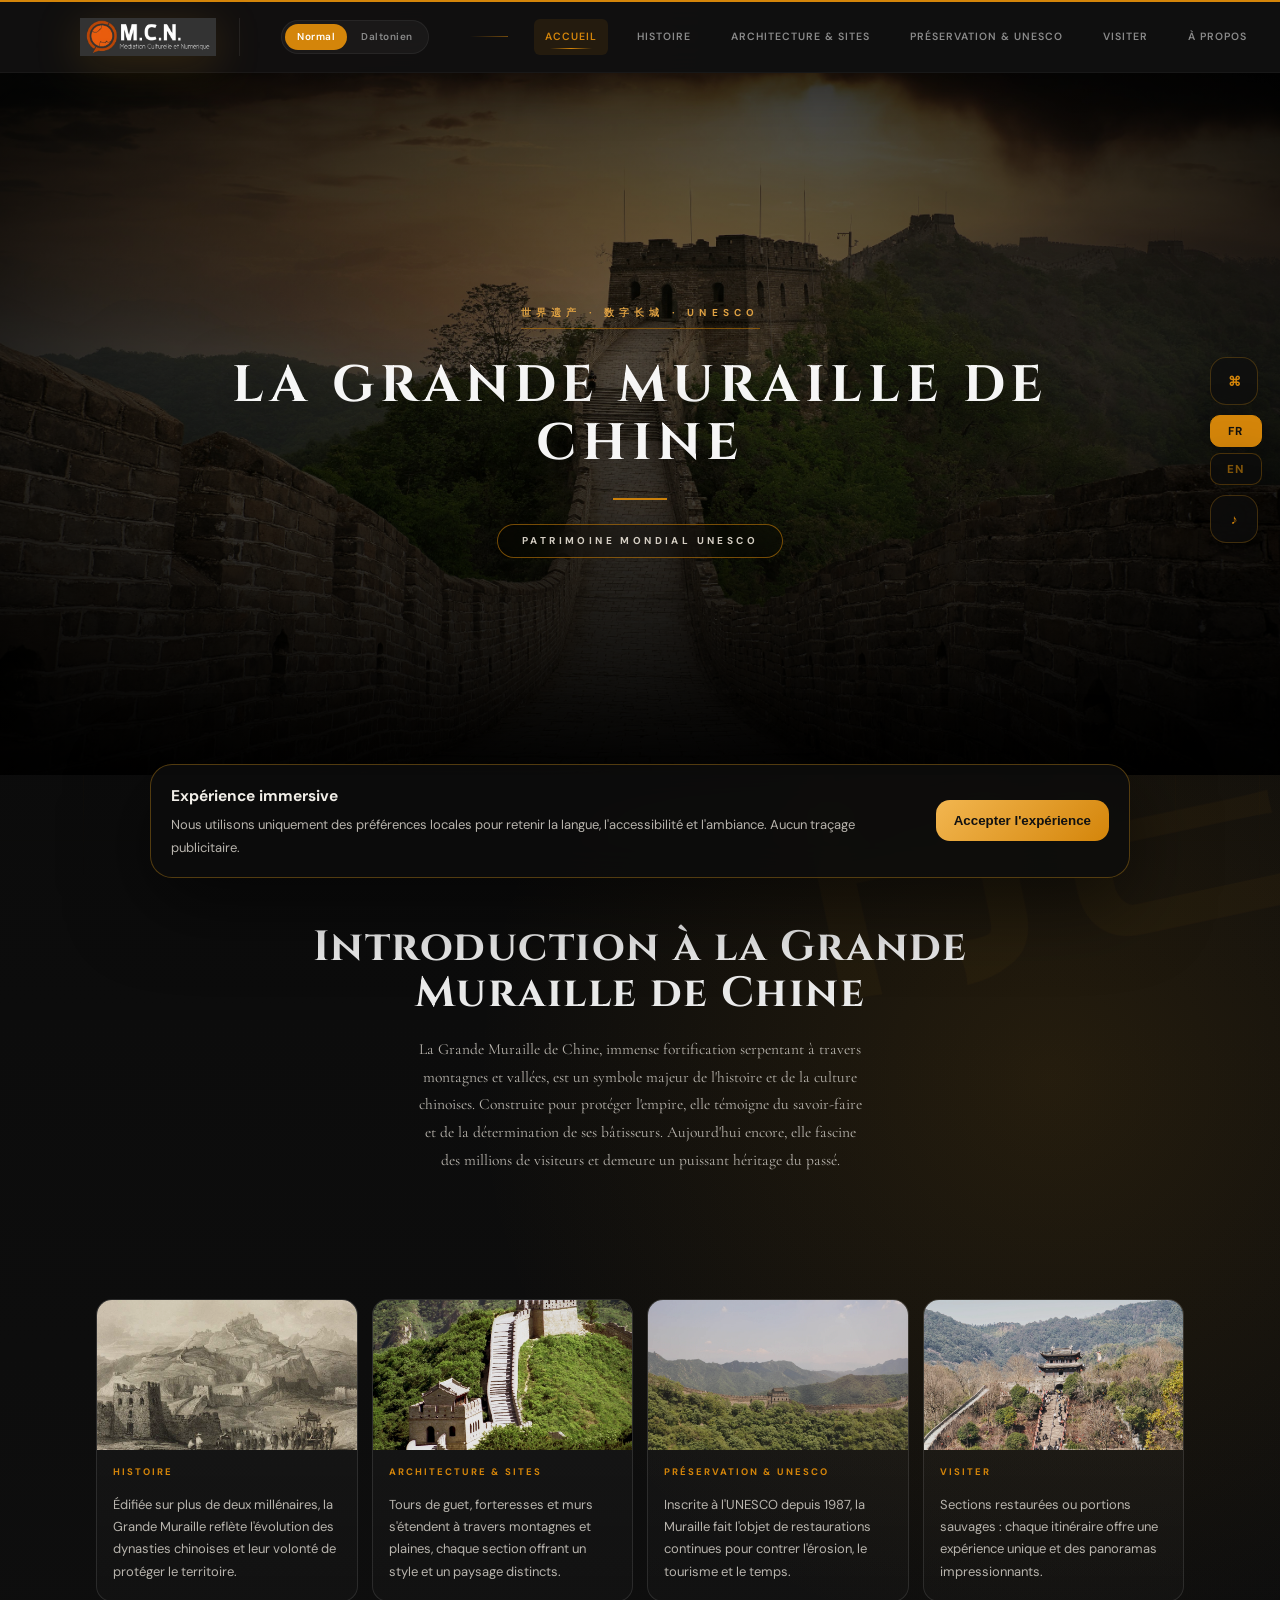
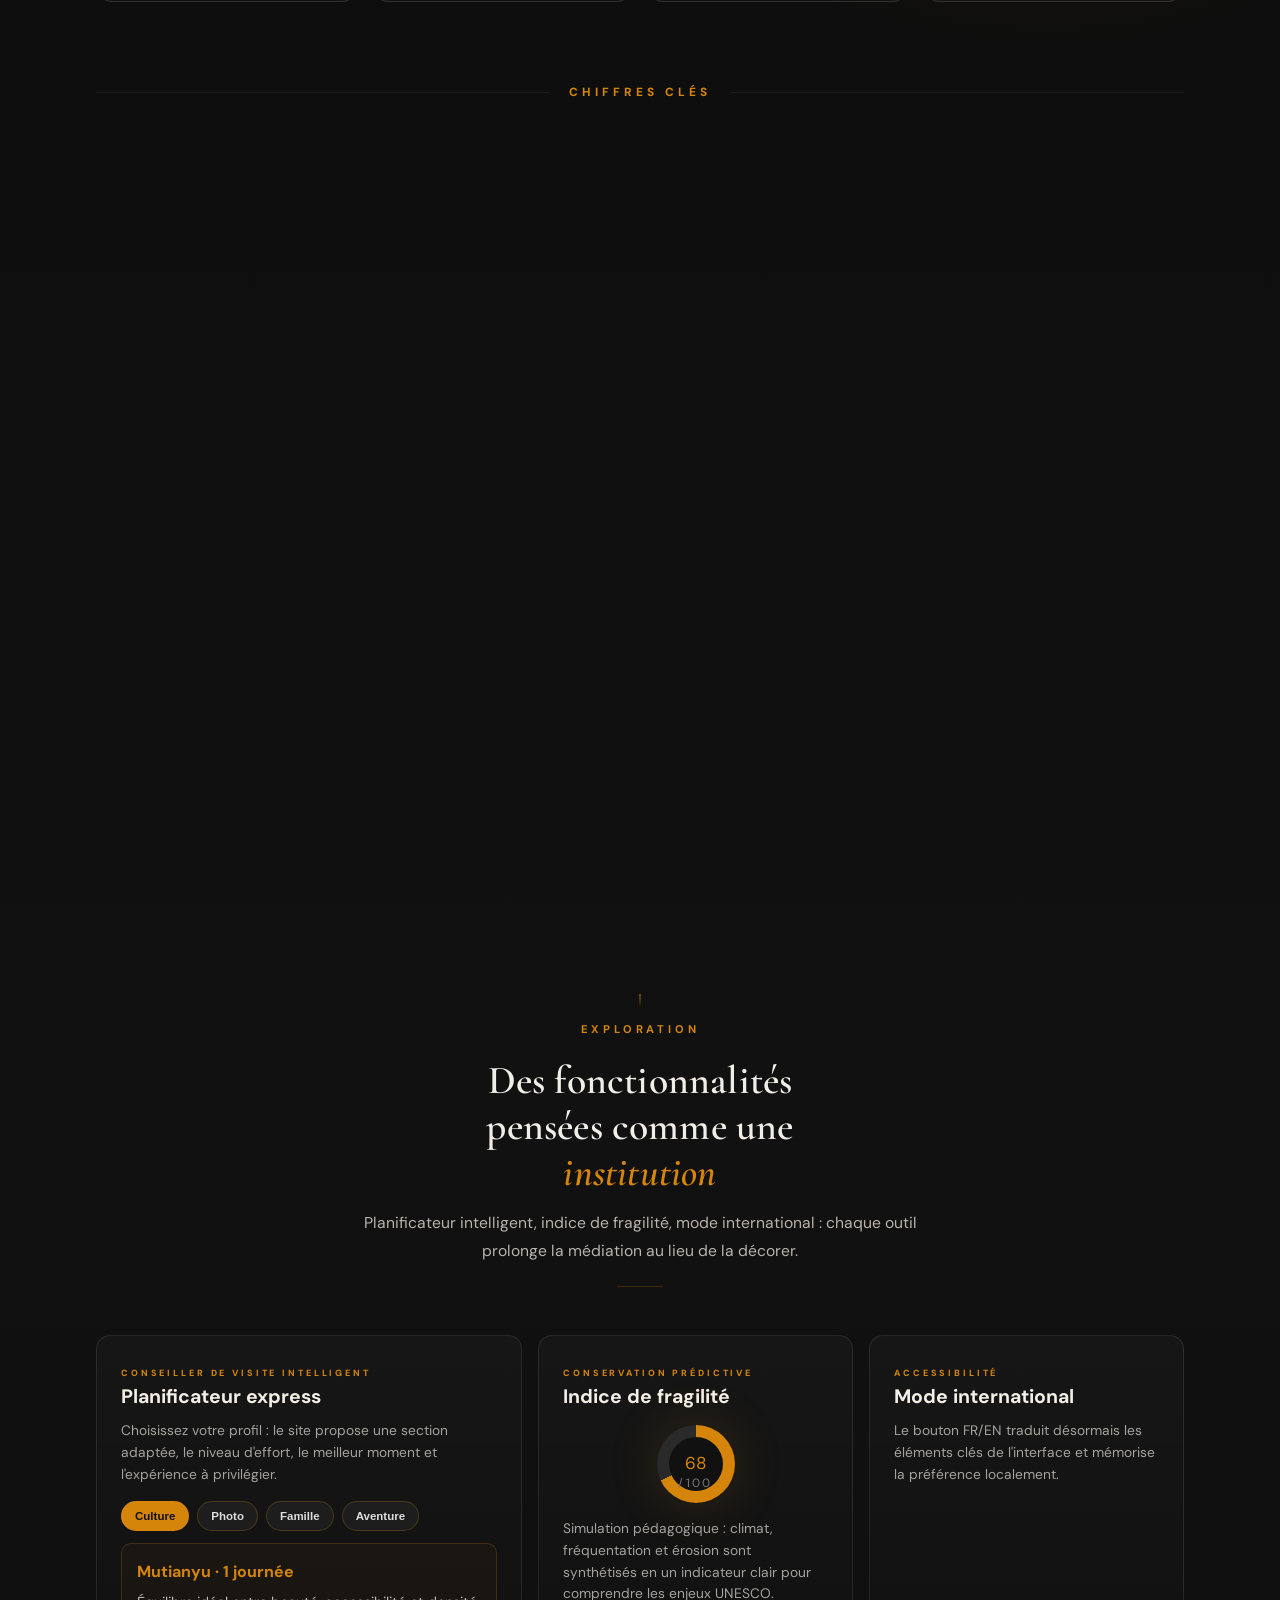
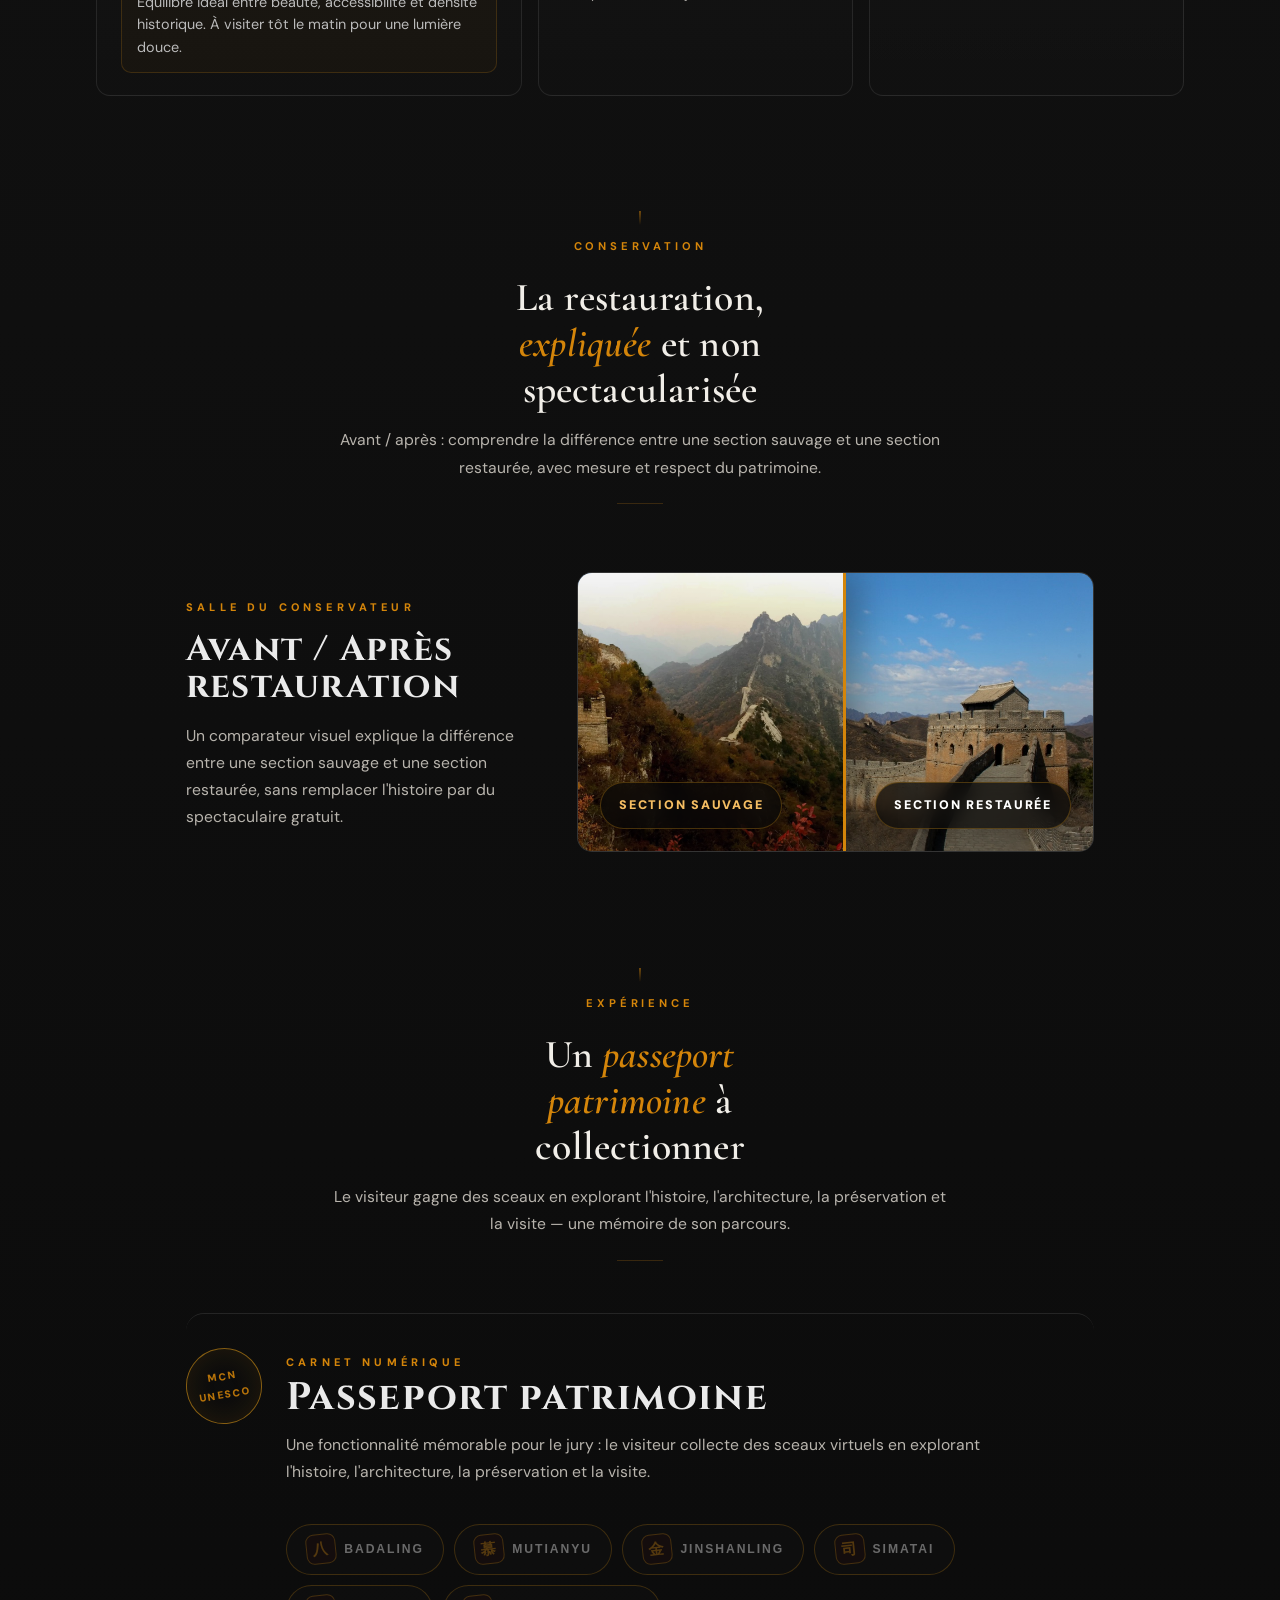
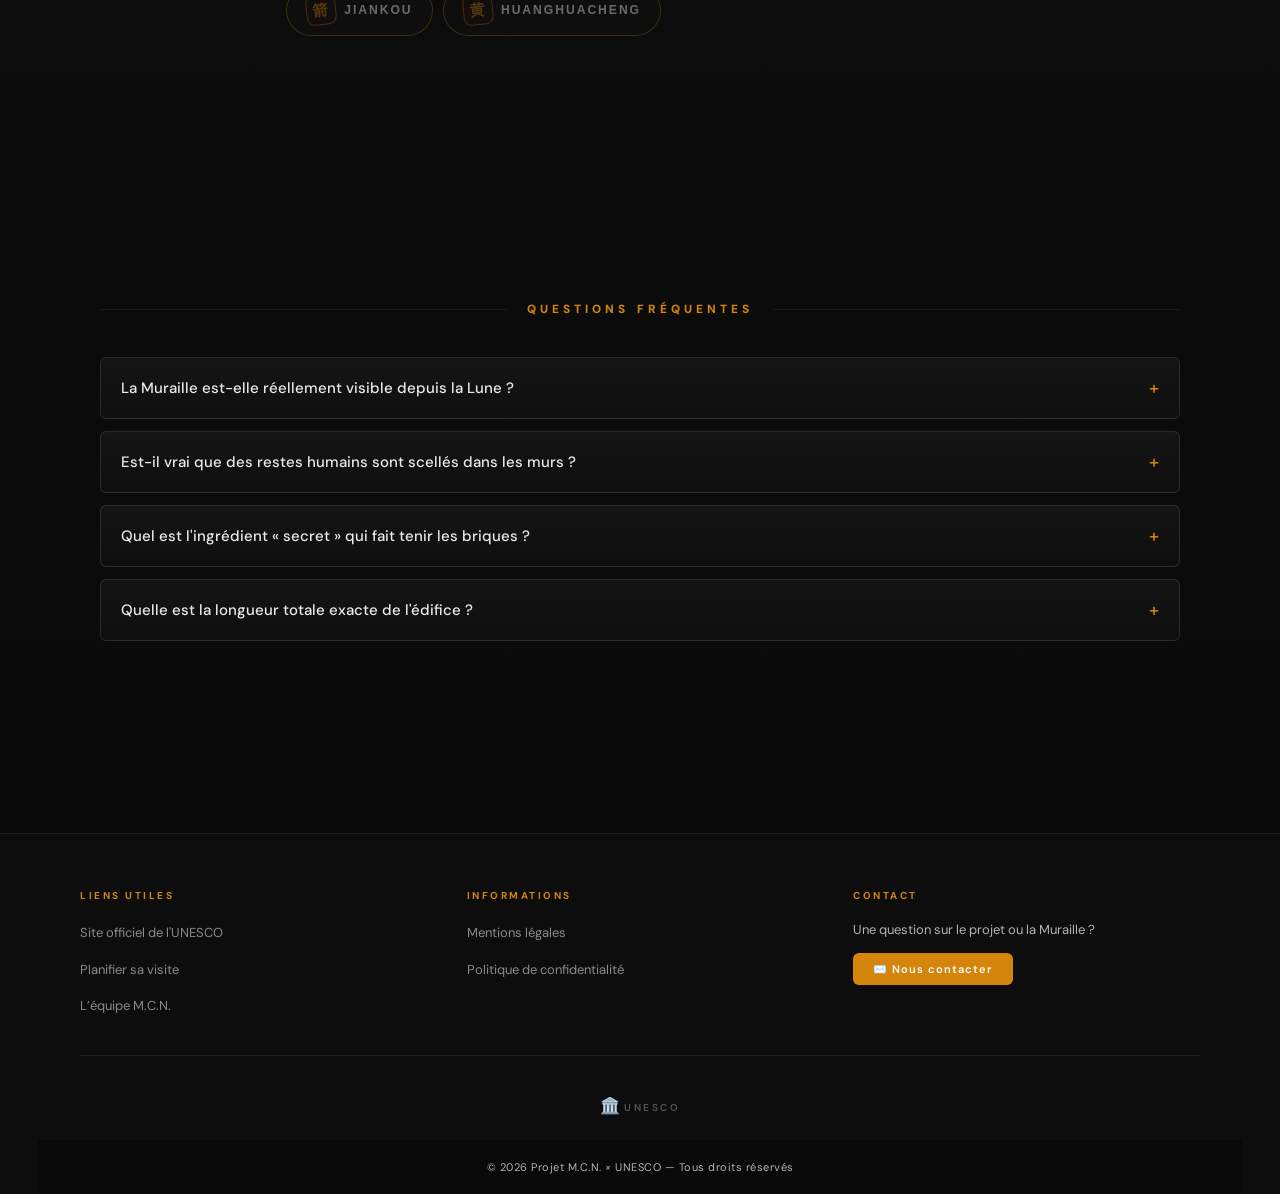
==== commit ffc8ed16: "update different type of files" ====
--- a/index.html
+++ b/index.html
@@ -79,7 +79,7 @@
         <div class="nav-container">
             <div class="logo">
                 <a href="index.html" class="logo-link" aria-label="Retour à l'accueil">
-                    <img src="logo-mcn.png" alt="Logo M.C.N." class="logo-img">
+                    <img src="logo-mcn.jpeg" alt="Logo M.C.N." class="logo-img">
                 </a>
             </div>
             <div class="color-mode-toggle">
@@ -103,7 +103,7 @@
     </header>
 
     <section class="hero" aria-label="Bannière principale">
-        <video autoplay muted loop playsinline class="hero-video" preload="auto" poster="dramatic-tower.jpg">
+        <video autoplay muted loop playsinline class="hero-video" preload="auto" poster="dramatic-tower.jpeg">
             <source src="muraille.mp4" type="video/mp4">
         </video>
         <h1 class="hero-title">La Grande Muraille de Chine</h1>
@@ -118,28 +118,28 @@
 
         <div class="four-columns">
             <div class="column-card reveal reveal-delay-1">
-                <img src="histoire.png" alt="Illustration de la Grande Muraille" class="column-image-real">
+                <img src="histoire.jpeg" alt="Illustration de la Grande Muraille" class="column-image-real">
                 <div class="column-header">Histoire</div>
                 <div class="column-content">
                     <p>Édifiée sur plus de deux millénaires, la Grande Muraille reflète l'évolution des dynasties chinoises et leur volonté de protéger le territoire.</p>
                 </div>
             </div>
             <div class="column-card reveal reveal-delay-2">
-                <img src="architecture.jpg" alt="Architecture et tour de guet de la Grande Muraille" class="column-image-real">
+                <img src="architecture.jpeg" alt="Architecture et tour de guet de la Grande Muraille" class="column-image-real">
                 <div class="column-header">Architecture & Sites</div>
                 <div class="column-content">
                     <p>Tours de guet, forteresses et murs s'étendent à travers montagnes et plaines, chaque section offrant un style et un paysage distincts.</p>
                 </div>
             </div>
             <div class="column-card reveal reveal-delay-3">
-                <img src="preservation.jpg" alt="Préservation de la Grande Muraille dans la nature" class="column-image-real">
+                <img src="preservation.jpeg" alt="Préservation de la Grande Muraille dans la nature" class="column-image-real">
                 <div class="column-header">Préservation & UNESCO</div>
                 <div class="column-content">
                     <p>Inscrite à l'UNESCO depuis 1987, la Muraille fait l'objet de restaurations continues pour contrer l'érosion, le tourisme et le temps.</p>
                 </div>
             </div>
             <div class="column-card reveal reveal-delay-4">
-                <img src="touristes.jpg" alt="Touristes visitant la Grande Muraille" class="column-image-real">
+                <img src="touristes.jpeg" alt="Touristes visitant la Grande Muraille" class="column-image-real">
                 <div class="column-header">Visiter</div>
                 <div class="column-content">
                     <p>Sections restaurées ou portions sauvages : chaque itinéraire offre une expérience unique et des panoramas impressionnants.</p>
--- a/style.css
+++ b/style.css
@@ -542,7 +542,7 @@
 body::before{content:"";position:fixed;inset:0;pointer-events:none;z-index:-1;background:radial-gradient(circle at var(--mx,50%) var(--my,30%),rgba(216,148,24,.09),transparent 18rem),linear-gradient(90deg,rgba(255,255,255,.018) 1px,transparent 1px),linear-gradient(180deg,rgba(255,255,255,.012) 1px,transparent 1px);background-size:auto,72px 72px,72px 72px}.header{box-shadow:0 1px 0 rgba(216,148,24,.18),0 24px 80px rgba(0,0,0,.22)}.hero-title{text-shadow:0 12px 35px rgba(0,0,0,.75),0 0 50px rgba(216,148,24,.18)}.hero::after{background:linear-gradient(to bottom,rgba(0,0,0,.26),rgba(0,0,0,.42) 45%,#0b0b0b 100%),radial-gradient(circle at 50% 48%,transparent 0,rgba(0,0,0,.42) 62%)}
 .imperial-experience{position:relative;margin:100px auto 34px;min-height:520px;border-radius:38px;padding:clamp(28px,5vw,70px);overflow:hidden;border:1px solid rgba(216,148,24,.24);background:linear-gradient(135deg,rgba(42,12,8,.72),rgba(12,12,12,.9) 42%,rgba(15,18,15,.86)),radial-gradient(circle at 80% 20%,rgba(216,148,24,.22),transparent 30%);box-shadow:0 40px 120px rgba(0,0,0,.52),inset 0 1px 0 rgba(255,255,255,.06);display:grid;grid-template-columns:minmax(0,1fr) 460px;gap:34px;align-items:center}.imperial-bg-seal{position:absolute;right:8%;top:4%;font-size:190px;color:rgba(216,148,24,.055);font-family:var(--font-title);font-weight:900}.imperial-copy{position:relative;z-index:2;max-width:720px}.imperial-copy h2,.curator-room h2,.passport-panel h2{font-size:clamp(36px,5vw,76px);line-height:.95;margin:12px 0 18px;letter-spacing:.02em}.imperial-copy p,.curator-room p,.passport-panel p{font-size:18px;line-height:1.9;color:var(--text-secondary)}.imperial-actions{display:flex;gap:14px;flex-wrap:wrap;margin-top:28px}.magnetic-btn,.ghost-btn{border:0;border-radius:16px;padding:15px 22px;text-transform:uppercase;letter-spacing:.14em;font-weight:900;cursor:pointer;transition:.25s}.magnetic-btn{background:linear-gradient(135deg,#f5bd62,#d4850a 45%,#8e1111);color:#121212;box-shadow:0 18px 55px rgba(216,148,24,.25)}.ghost-btn{background:rgba(255,255,255,.045);color:#f1f1f1;border:1px solid rgba(255,255,255,.12)}.magnetic-btn:hover,.ghost-btn:hover{transform:translateY(-3px);filter:saturate(1.15)}
 .wall-3d{position:relative;z-index:2;height:360px;perspective:900px;transform-style:preserve-3d;filter:drop-shadow(0 36px 50px rgba(0,0,0,.45))}.tower-face{position:absolute;background:linear-gradient(135deg,#d8b37a,#7c5a36 55%,#2a211a);border:1px solid rgba(255,235,180,.32);box-shadow:inset 0 0 32px rgba(0,0,0,.32)}.face-front{width:190px;height:260px;left:110px;top:35px;transform:rotateY(-22deg);border-radius:10px 10px 2px 2px}.face-front::before{content:"";position:absolute;top:-28px;left:0;right:0;height:34px;background:repeating-linear-gradient(90deg,#9b7448 0 24px,transparent 24px 36px)}.face-front span{position:absolute;width:28px;height:46px;border-radius:30px 30px 4px 4px;background:#111;box-shadow:0 0 0 3px rgba(255,255,255,.06)}.face-front span:nth-child(1){left:38px;top:70px}.face-front span:nth-child(2){right:38px;top:70px}.face-front span:nth-child(3){left:80px;bottom:0;width:42px;height:72px}.face-side{width:90px;height:260px;left:287px;top:35px;transform:rotateY(62deg);filter:brightness(.72);border-radius:0 10px 2px 0}.face-top{width:190px;height:90px;left:145px;top:0;transform:rotateX(72deg) rotateZ(-1deg);filter:brightness(1.15)}.wall-path{position:absolute;left:-28px;right:0;bottom:34px;height:92px;transform:rotateX(64deg) rotateZ(-14deg);background:linear-gradient(90deg,#6b5b48,#d3b078,#69533d);border:1px solid rgba(255,255,255,.16);border-radius:999px;overflow:hidden}.wall-path i{position:absolute;top:0;bottom:0;width:4px;background:rgba(0,0,0,.25);transform:skewX(-20deg)}.wall-path i:nth-child(1){left:14%}.wall-path i:nth-child(2){left:32%}.wall-path i:nth-child(3){left:50%}.wall-path i:nth-child(4){left:68%}.wall-path i:nth-child(5){left:86%}
-.oracle-grid{display:grid;grid-template-columns:1.35fr .85fr .85fr;gap:18px;margin:32px 0 70px}.oracle-card{position:relative;overflow:hidden;border:1px solid rgba(255,255,255,.105);border-radius:26px;background:linear-gradient(150deg,rgba(255,255,255,.06),rgba(255,255,255,.025));padding:26px;box-shadow:0 24px 70px rgba(0,0,0,.25)}.oracle-card::after{content:"";position:absolute;inset:-1px;background:linear-gradient(120deg,transparent,rgba(216,148,24,.18),transparent);transform:translateX(-100%);transition:.8s;pointer-events:none}.oracle-card:hover::after{transform:translateX(100%)}.oracle-card h3{font-size:clamp(26px,3vw,42px);margin:10px 0;color:var(--porcelain);font-family:var(--font-title)}.oracle-card p{color:var(--text-secondary);line-height:1.75}.planner-controls{display:flex;gap:10px;flex-wrap:wrap;margin:18px 0}.planner-chip{border:1px solid rgba(216,148,24,.24);background:rgba(255,255,255,.045);color:#ddd;border-radius:999px;padding:10px 14px;font-weight:800;cursor:pointer}.planner-chip.is-active{background:var(--gold);color:#111}.planner-output{display:grid;gap:5px;border-radius:18px;border:1px solid rgba(216,148,24,.24);background:rgba(0,0,0,.26);padding:18px}.planner-output strong{color:var(--gold);font-family:var(--font-title);font-size:24px}.planner-output span{color:#bbb;line-height:1.65}.risk-meter{height:210px;display:grid;place-items:center}.risk-meter span{width:154px;height:154px;border-radius:50%;background:conic-gradient(var(--gold) 0 245deg,rgba(255,255,255,.09) 245deg 360deg);position:relative;box-shadow:0 0 54px rgba(216,148,24,.16)}.risk-meter span::before{content:"68";position:absolute;inset:18px;border-radius:50%;background:#111;display:grid;place-items:center;color:var(--gold);font:900 48px var(--font-title)}.risk-meter span::after{content:"/100";position:absolute;left:50%;top:61%;transform:translateX(-50%);font-size:12px;letter-spacing:.2em;color:#777}.curator-room{margin:80px 0;border-radius:34px;padding:34px;border:1px solid rgba(216,148,24,.2);background:linear-gradient(135deg,rgba(255,255,255,.035),rgba(255,255,255,.015));display:grid;grid-template-columns:.72fr 1fr;gap:32px;align-items:center}.compare-slider{position:relative;min-height:360px;border-radius:28px;overflow:hidden;border:1px solid rgba(255,255,255,.13);background:#161616}.compare-base,.compare-overlay{position:absolute;inset:0;display:flex;align-items:end;padding:22px;font-weight:900;letter-spacing:.15em;text-transform:uppercase}.compare-base{background:linear-gradient(180deg,rgba(0,0,0,.05),rgba(0,0,0,.42)),url('restauree-comparateur.jpg') center/cover no-repeat;justify-content:flex-end;color:#fff}.compare-overlay{width:52%;background:linear-gradient(180deg,rgba(0,0,0,.04),rgba(0,0,0,.48)),url('sauvage-comparateur.jpeg') center/cover no-repeat;color:#f5bd62;border-right:3px solid var(--gold);box-shadow:12px 0 35px rgba(0,0,0,.32)}.compare-base span,.compare-overlay span{background:rgba(8,8,8,.72);border:1px solid rgba(216,148,24,.3);border-radius:999px;padding:10px 14px;backdrop-filter:blur(10px);box-shadow:0 12px 34px rgba(0,0,0,.32)}.compare-range{position:absolute;left:0;right:0;bottom:0;width:100%;height:100%;opacity:0;cursor:ew-resize}.passport-panel{margin:70px 0 90px;border-radius:34px;padding:30px;border:1px solid rgba(216,148,24,.23);background:radial-gradient(circle at 20% 0,rgba(216,148,24,.18),transparent 32%),linear-gradient(135deg,#17130f,#0d0d0d);display:grid;grid-template-columns:1fr auto;gap:28px;align-items:center}.passport-card{display:flex;gap:24px;align-items:center}.passport-stamp{min-width:142px;height:142px;border:2px solid rgba(216,148,24,.7);border-radius:50%;display:grid;place-items:center;text-align:center;color:var(--gold);font-weight:900;letter-spacing:.16em;transform:rotate(-9deg);box-shadow:inset 0 0 30px rgba(216,148,24,.13)}.stamp-row{display:flex;gap:12px;flex-wrap:wrap}.stamp{border:1px solid rgba(255,255,255,.12);background:rgba(255,255,255,.045);color:#aaa;border-radius:18px;padding:16px 20px;font-weight:900;text-transform:uppercase;letter-spacing:.14em}.stamp.is-earned{color:#111;background:var(--gold);box-shadow:0 14px 38px rgba(216,148,24,.18)}.heritage-passport-modal{position:fixed;inset:0;display:none;place-items:center;z-index:150;background:rgba(0,0,0,.72);backdrop-filter:blur(12px)}.heritage-passport-modal.is-open{display:grid}.passport-modal-card{width:min(760px,92vw);border-radius:32px;border:1px solid rgba(216,148,24,.35);background:linear-gradient(135deg,#18110b,#080808);padding:34px;box-shadow:0 40px 110px rgba(0,0,0,.75)}.passport-modal-card h2{font-size:clamp(32px,5vw,58px);margin-bottom:10px}.passport-modal-card p{color:#bbb;line-height:1.8}.close-passport{float:right;border:0;background:transparent;color:#fff;font-size:32px;cursor:pointer}.smart-toast{position:fixed;left:50%;bottom:100px;transform:translateX(-50%) translateY(30px);opacity:0;z-index:160;background:rgba(12,12,12,.86);border:1px solid rgba(216,148,24,.28);color:#eee;border-radius:16px;padding:14px 18px;box-shadow:0 20px 70px rgba(0,0,0,.45);backdrop-filter:blur(12px);transition:.3s}.smart-toast.is-visible{opacity:1;transform:translateX(-50%) translateY(0)}
+.oracle-grid{display:grid;grid-template-columns:1.35fr .85fr .85fr;gap:18px;margin:32px 0 70px}.oracle-card{position:relative;overflow:hidden;border:1px solid rgba(255,255,255,.105);border-radius:26px;background:linear-gradient(150deg,rgba(255,255,255,.06),rgba(255,255,255,.025));padding:26px;box-shadow:0 24px 70px rgba(0,0,0,.25)}.oracle-card::after{content:"";position:absolute;inset:-1px;background:linear-gradient(120deg,transparent,rgba(216,148,24,.18),transparent);transform:translateX(-100%);transition:.8s;pointer-events:none}.oracle-card:hover::after{transform:translateX(100%)}.oracle-card h3{font-size:clamp(26px,3vw,42px);margin:10px 0;color:var(--porcelain);font-family:var(--font-title)}.oracle-card p{color:var(--text-secondary);line-height:1.75}.planner-controls{display:flex;gap:10px;flex-wrap:wrap;margin:18px 0}.planner-chip{border:1px solid rgba(216,148,24,.24);background:rgba(255,255,255,.045);color:#ddd;border-radius:999px;padding:10px 14px;font-weight:800;cursor:pointer}.planner-chip.is-active{background:var(--gold);color:#111}.planner-output{display:grid;gap:5px;border-radius:18px;border:1px solid rgba(216,148,24,.24);background:rgba(0,0,0,.26);padding:18px}.planner-output strong{color:var(--gold);font-family:var(--font-title);font-size:24px}.planner-output span{color:#bbb;line-height:1.65}.risk-meter{height:210px;display:grid;place-items:center}.risk-meter span{width:154px;height:154px;border-radius:50%;background:conic-gradient(var(--gold) 0 245deg,rgba(255,255,255,.09) 245deg 360deg);position:relative;box-shadow:0 0 54px rgba(216,148,24,.16)}.risk-meter span::before{content:"68";position:absolute;inset:18px;border-radius:50%;background:#111;display:grid;place-items:center;color:var(--gold);font:900 48px var(--font-title)}.risk-meter span::after{content:"/100";position:absolute;left:50%;top:61%;transform:translateX(-50%);font-size:12px;letter-spacing:.2em;color:#777}.curator-room{margin:80px 0;border-radius:34px;padding:34px;border:1px solid rgba(216,148,24,.2);background:linear-gradient(135deg,rgba(255,255,255,.035),rgba(255,255,255,.015));display:grid;grid-template-columns:.72fr 1fr;gap:32px;align-items:center}.compare-slider{position:relative;min-height:360px;border-radius:28px;overflow:hidden;border:1px solid rgba(255,255,255,.13);background:#161616}.compare-base,.compare-overlay{position:absolute;inset:0;display:flex;align-items:end;padding:22px;font-weight:900;letter-spacing:.15em;text-transform:uppercase}.compare-base{background:linear-gradient(180deg,rgba(0,0,0,.05),rgba(0,0,0,.42)),url('restauree-comparateur.jpeg') center/cover no-repeat;justify-content:flex-end;color:#fff}.compare-overlay{width:52%;background:linear-gradient(180deg,rgba(0,0,0,.04),rgba(0,0,0,.48)),url('sauvage-comparateur.jpeg') center/cover no-repeat;color:#f5bd62;border-right:3px solid var(--gold);box-shadow:12px 0 35px rgba(0,0,0,.32)}.compare-base span,.compare-overlay span{background:rgba(8,8,8,.72);border:1px solid rgba(216,148,24,.3);border-radius:999px;padding:10px 14px;backdrop-filter:blur(10px);box-shadow:0 12px 34px rgba(0,0,0,.32)}.compare-range{position:absolute;left:0;right:0;bottom:0;width:100%;height:100%;opacity:0;cursor:ew-resize}.passport-panel{margin:70px 0 90px;border-radius:34px;padding:30px;border:1px solid rgba(216,148,24,.23);background:radial-gradient(circle at 20% 0,rgba(216,148,24,.18),transparent 32%),linear-gradient(135deg,#17130f,#0d0d0d);display:grid;grid-template-columns:1fr auto;gap:28px;align-items:center}.passport-card{display:flex;gap:24px;align-items:center}.passport-stamp{min-width:142px;height:142px;border:2px solid rgba(216,148,24,.7);border-radius:50%;display:grid;place-items:center;text-align:center;color:var(--gold);font-weight:900;letter-spacing:.16em;transform:rotate(-9deg);box-shadow:inset 0 0 30px rgba(216,148,24,.13)}.stamp-row{display:flex;gap:12px;flex-wrap:wrap}.stamp{border:1px solid rgba(255,255,255,.12);background:rgba(255,255,255,.045);color:#aaa;border-radius:18px;padding:16px 20px;font-weight:900;text-transform:uppercase;letter-spacing:.14em}.stamp.is-earned{color:#111;background:var(--gold);box-shadow:0 14px 38px rgba(216,148,24,.18)}.heritage-passport-modal{position:fixed;inset:0;display:none;place-items:center;z-index:150;background:rgba(0,0,0,.72);backdrop-filter:blur(12px)}.heritage-passport-modal.is-open{display:grid}.passport-modal-card{width:min(760px,92vw);border-radius:32px;border:1px solid rgba(216,148,24,.35);background:linear-gradient(135deg,#18110b,#080808);padding:34px;box-shadow:0 40px 110px rgba(0,0,0,.75)}.passport-modal-card h2{font-size:clamp(32px,5vw,58px);margin-bottom:10px}.passport-modal-card p{color:#bbb;line-height:1.8}.close-passport{float:right;border:0;background:transparent;color:#fff;font-size:32px;cursor:pointer}.smart-toast{position:fixed;left:50%;bottom:100px;transform:translateX(-50%) translateY(30px);opacity:0;z-index:160;background:rgba(12,12,12,.86);border:1px solid rgba(216,148,24,.28);color:#eee;border-radius:16px;padding:14px 18px;box-shadow:0 20px 70px rgba(0,0,0,.45);backdrop-filter:blur(12px);transition:.3s}.smart-toast.is-visible{opacity:1;transform:translateX(-50%) translateY(0)}
 @media(max-width:980px){.imperial-experience,.curator-room,.passport-panel{grid-template-columns:1fr}.wall-3d{height:300px}.oracle-grid{grid-template-columns:1fr}.passport-card{align-items:flex-start}.premium-dock{right:12px}.imperial-copy h2,.curator-room h2,.passport-panel h2{font-size:clamp(34px,10vw,56px)}}
 @media(max-width:620px){.imperial-experience{padding:24px}.wall-3d{transform:scale(.85);transform-origin:left center}.passport-card{flex-direction:column}.stamp-row{display:grid;grid-template-columns:1fr 1fr}.curator-room{padding:22px}.compare-slider{min-height:260px}.oracle-card{padding:20px}}
 html[lang="en"] .dock-btn[data-command="lang"]{background:var(--gold);color:#111}
@@ -1533,3 +1533,22 @@
 html:not(.is-english) .section-passport-preview::after{content:attr(data-earned-count) " sceaux";}
 .section-passport-preview.has-earned{border-color:rgba(226,155,35,.55)!important;box-shadow:0 0 0 1px rgba(226,155,35,.25),0 18px 50px rgba(226,155,35,.08);}
 .stamp.is-earned{border-color:#e49a18!important;background:linear-gradient(135deg,rgba(226,155,35,.95),rgba(179,101,13,.9))!important;color:#120d07!important;}
+/* ajout recent */
+
+.youtube-video-wrap {
+    position: relative;
+    width: 100%;
+    aspect-ratio: 16 / 9;
+    margin: 24px auto 0;
+    border-radius: 12px;
+    overflow: hidden;
+    border: 1px solid var(--border-subtle);
+    background: #000;
+}
+
+.youtube-video-wrap iframe {
+    width: 100%;
+    height: 100%;
+    border: 0;
+    display: block;
+}
